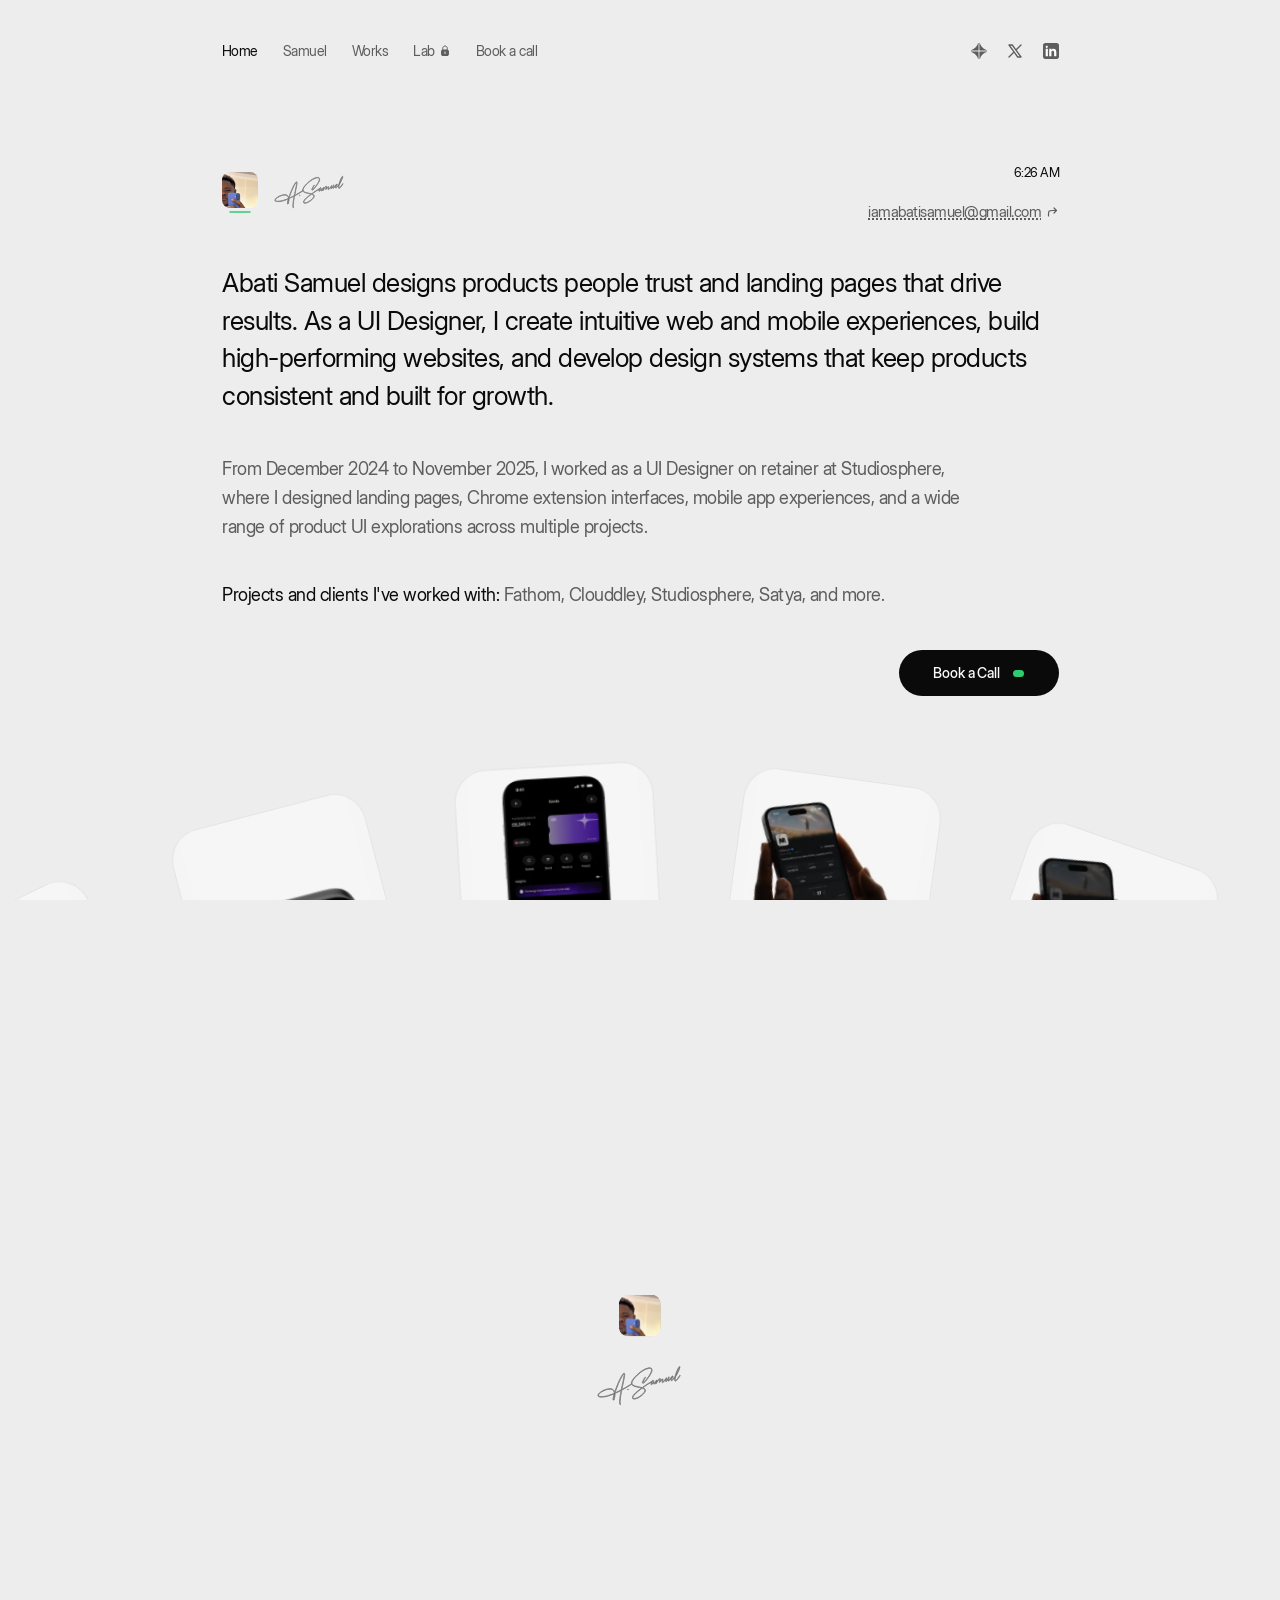
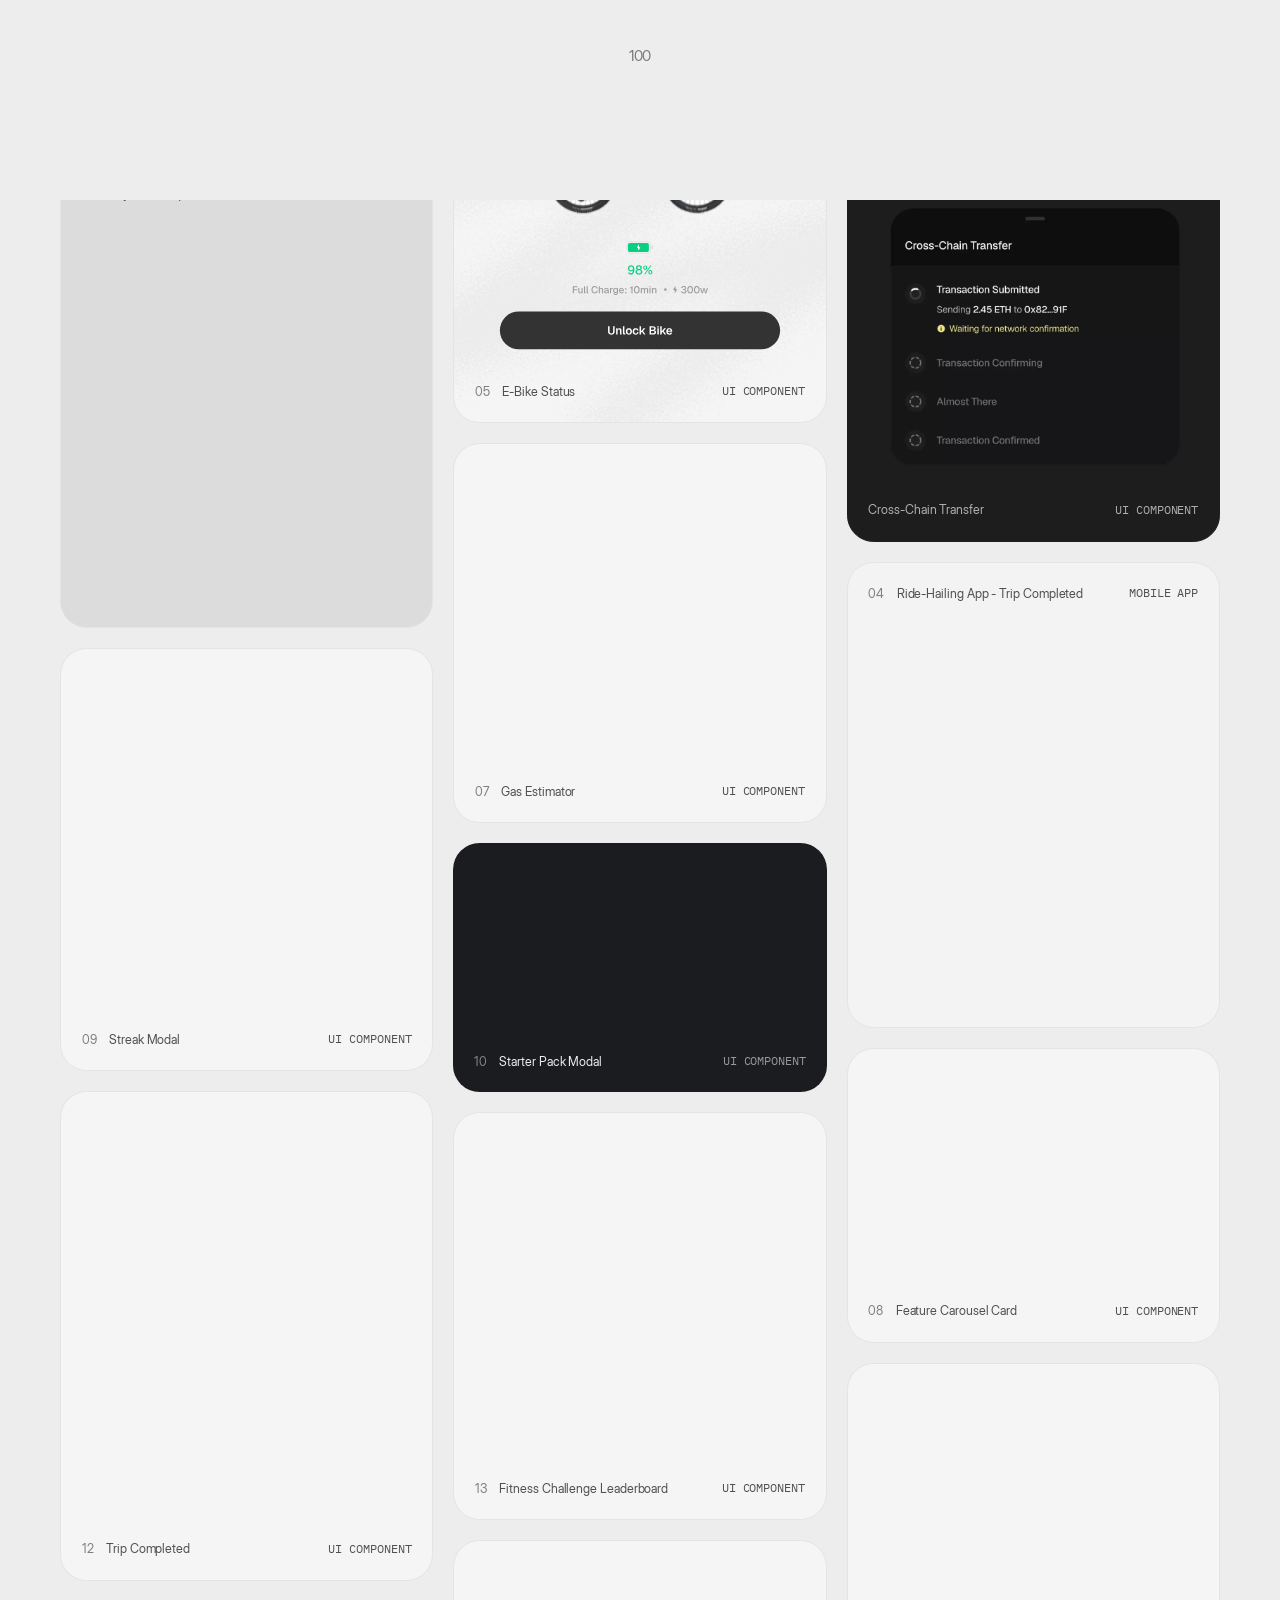
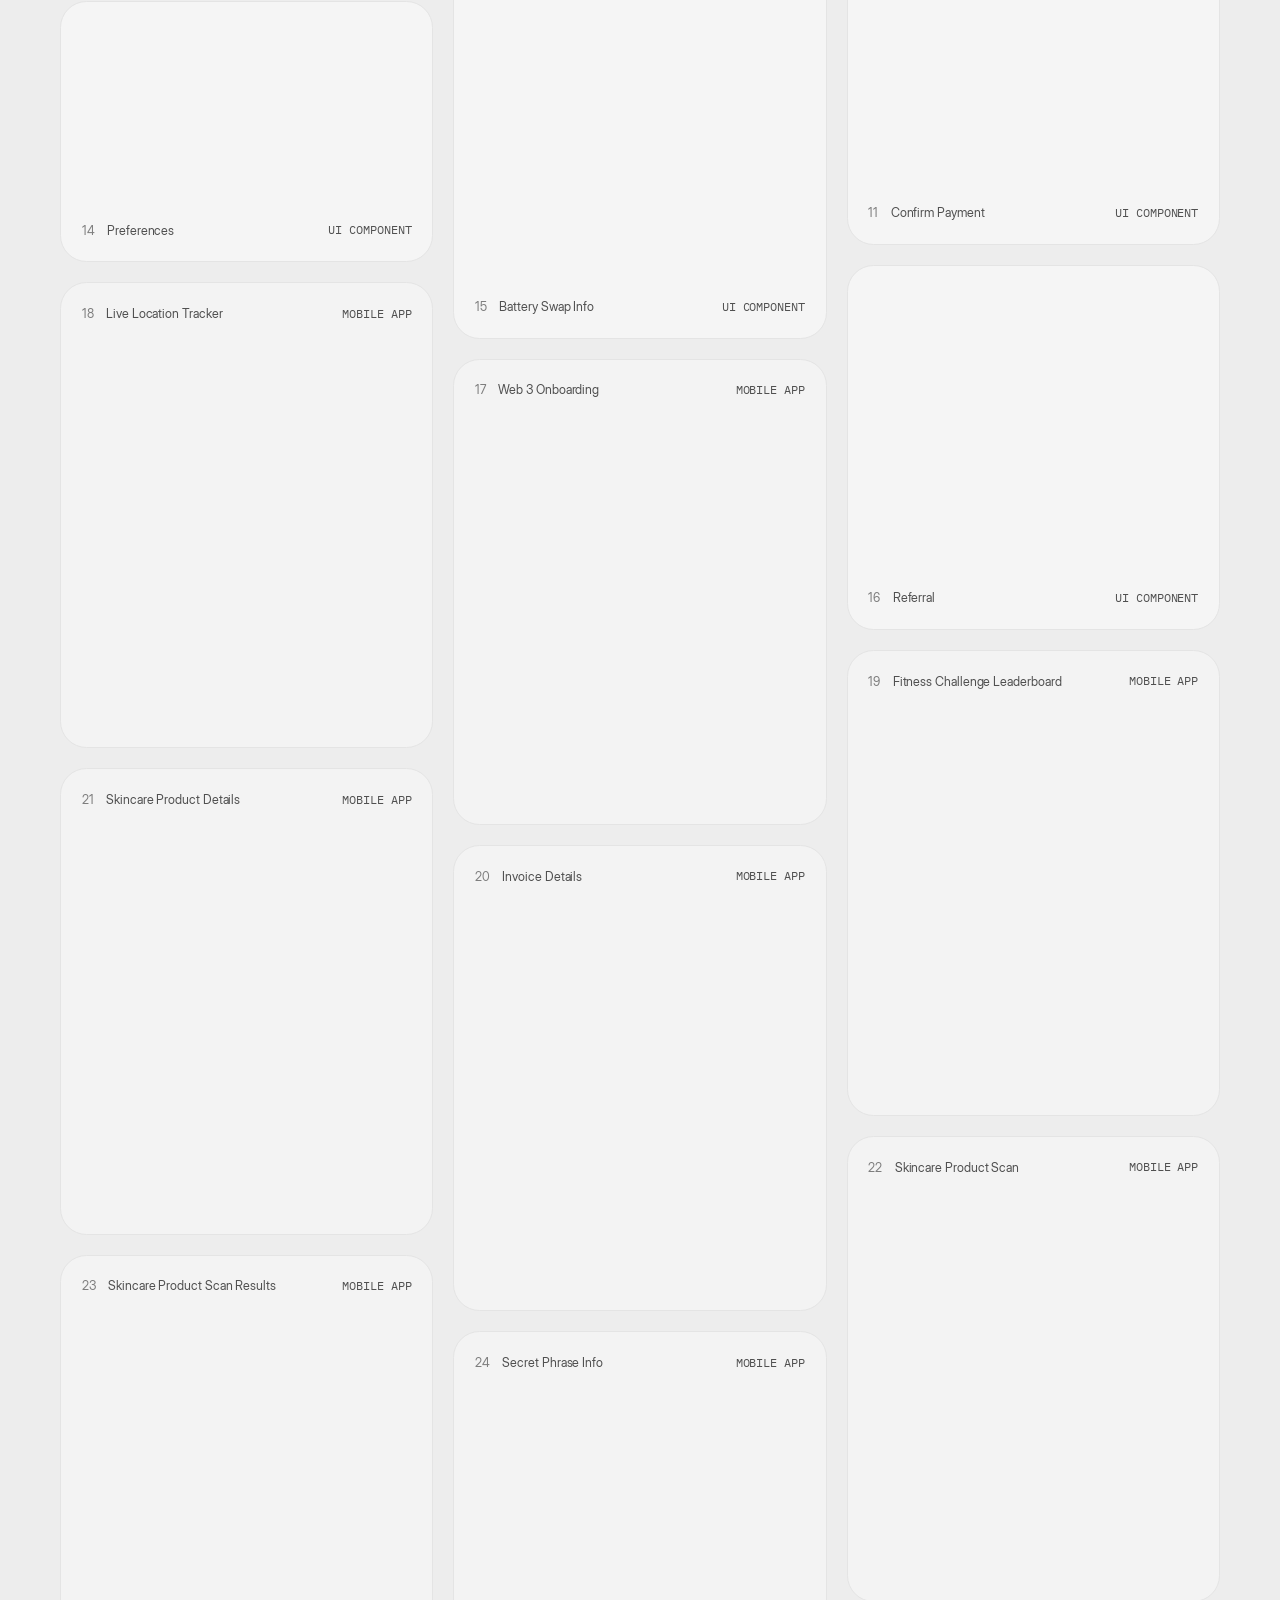
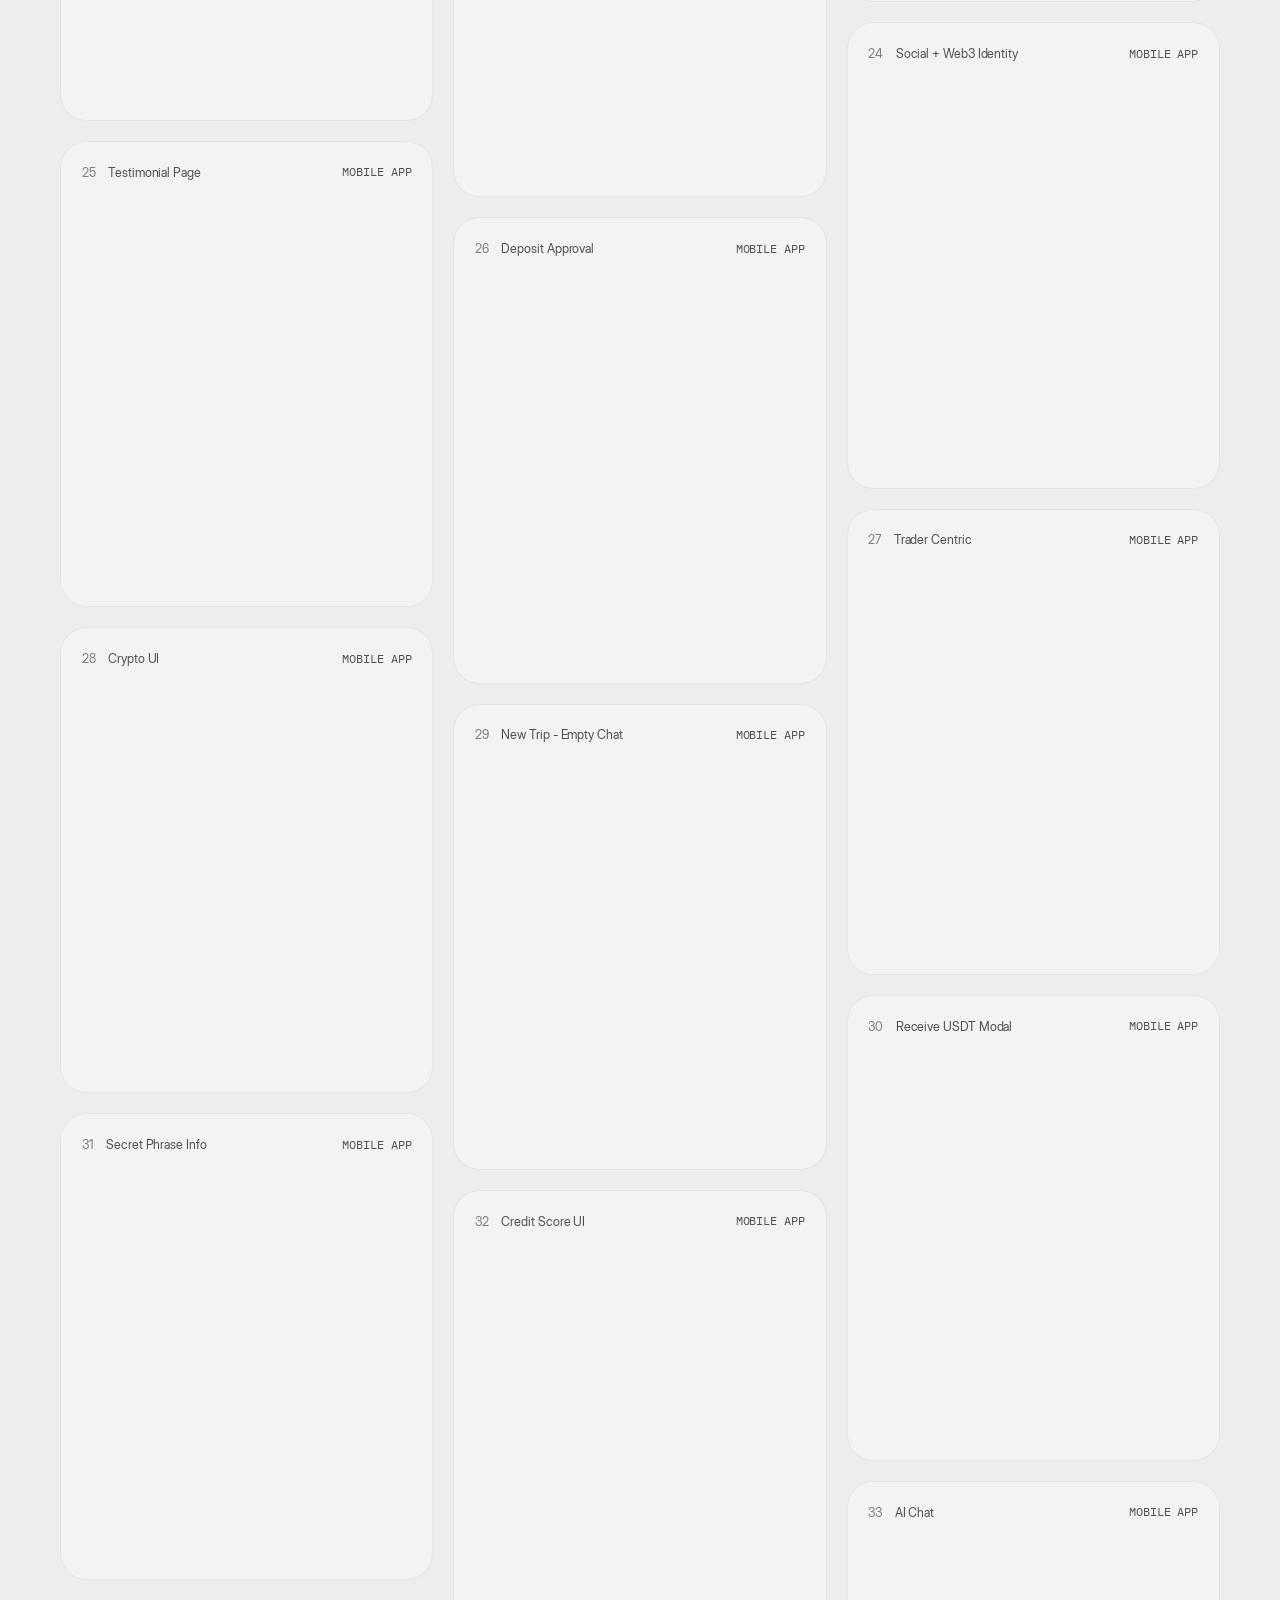
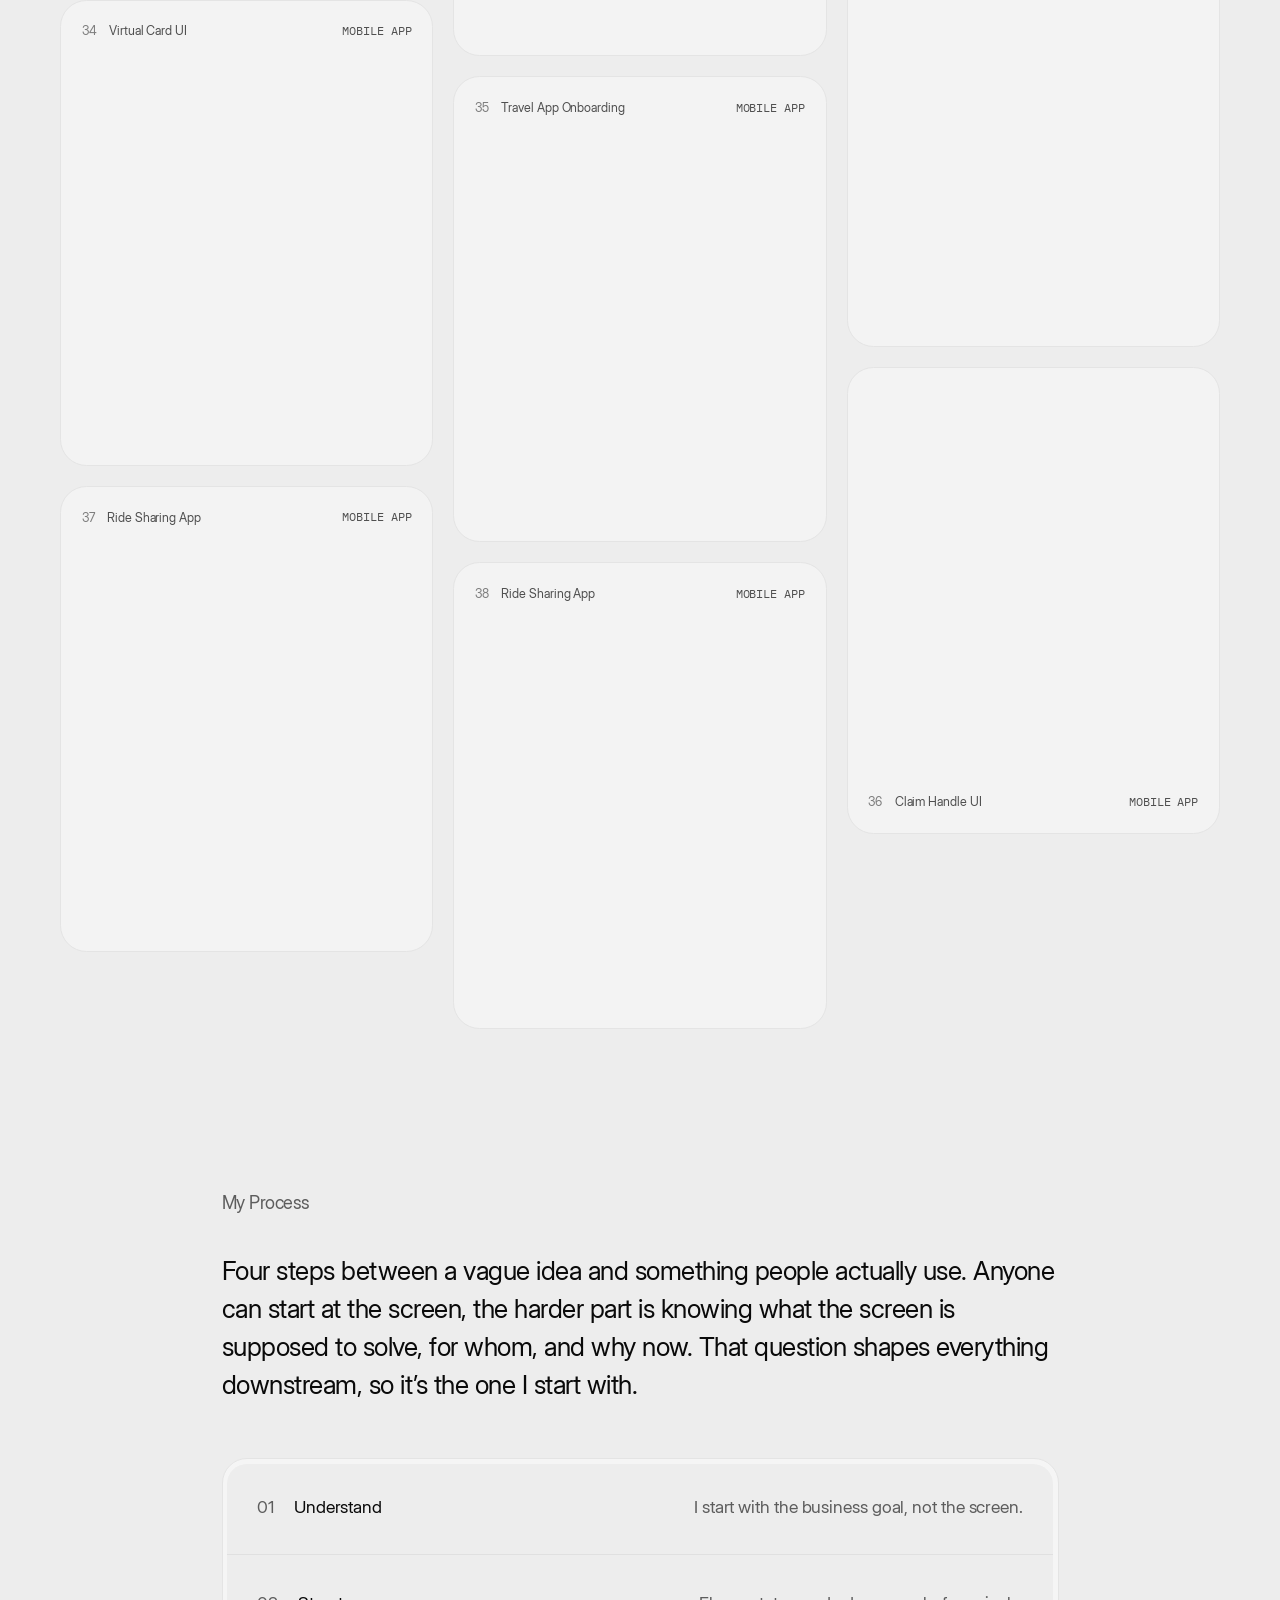
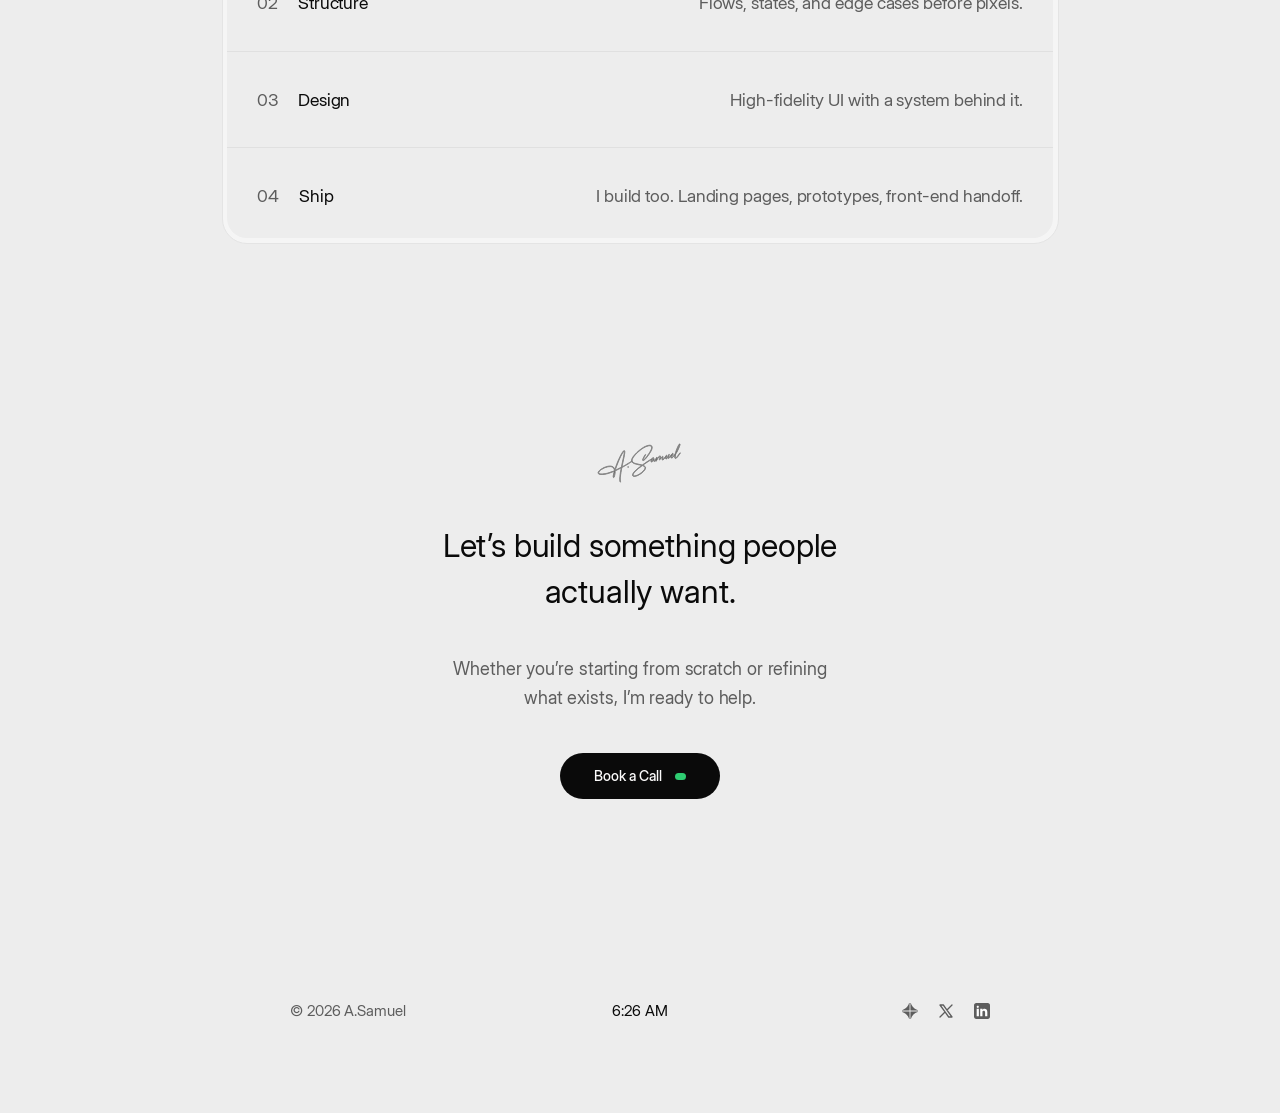
==== index.html @ 2ab8d564 "Add files via upload" ====
<!DOCTYPE html>
<html lang="en">
<head>
<meta charset="UTF-8" />
<meta name="viewport" content="width=device-width, initial-scale=1.0" />
<link rel="icon" type="image/webp" href="[data-uri]" />
<link rel="apple-touch-icon" href="[data-uri]" />
<meta name="description" content="Abati Samuel is a product and web designer in Lagos, designing interfaces people trust — mobile apps, landing pages and design systems." />
  <meta name="robots" content="index, follow" />
  

  <!-- how the link renders when shared -->
  
  
  
  
  
  
  
  
  

  
  
  
  
  
  

  <meta name="theme-color" content="#ededed" />
  <title>Abati Samuel - Web &amp; Product Designer</title>
<style>
  /* ---------------------------------------------------------------- fonts
     Inter Display, subset to Latin-1 plus the punctuation this page uses,
     then woff2'd — ~20KB a face instead of ~400KB of raw TTF. Add glyphs to
     the subset range if copy ever reaches past Latin. */
  @font-face {
    font-family: "Inter Display";
    src: url("[data-uri]") format("woff2");
    font-weight: 400;
    font-style: normal;
    font-display: swap;
  }
  @font-face {
    font-family: "Inter Display";
    src: url("[data-uri]") format("woff2");
    font-weight: 500;
    font-style: normal;
    font-display: swap;
  }

  /* IBM Plex Mono, for the category labels in the works grid. Subset to
     letters, digits and a little punctuation — 5.8KB. SIL Open Font License. */
  @font-face {
    font-family: "IBM Plex Mono";
    src: url("[data-uri]") format("woff2");
    font-weight: 400;
    font-style: normal;
    font-display: swap;
  }

  :root {
    --bg:     #ededed;
    --ink:    #0a0a0a;
    --muted:  #5d5d5d;
    --soft:   #7a7a7a;
    --col:    837px;
  }

  * { margin: 0; padding: 0; box-sizing: border-box; }

  html {
    /* Nav anchors glide to their target instead of jumping. Programmatic
       resets pass behavior:"instant" so the loader's scroll-to-top isn't
       dragged through an animation on every load. */
    scroll-behavior: smooth;
  }

  html, body {
    background: var(--bg);
    font-family: "Inter Display", "Inter", "Helvetica Neue", Helvetica, Arial, sans-serif;
    /* Tracking is a flat -0.5px everywhere — absolute, so it tightens 16px
       text more, proportionally, than the display sizes. */
    letter-spacing: -0.5px;
    color: var(--ink);
    -webkit-font-smoothing: antialiased;
    text-rendering: optimizeLegibility;
  }

  /* Vertical trim on every text node: box hugs cap height to alphabetic
     baseline, so spacing measures from the letterforms, not the line box. */
  .txt {
    text-box-trim: trim-both;
    text-box-edge: cap alphabetic;
  }


  /* ---------------------------------------------------------------- loader
     Covers the page while things arrive: identity centred, a lone counter
     low on the screen. On 100 the whole panel slides down like a curtain
     dropping, and the page settles in behind it. */
  .loader {
    position: fixed; inset: 0;
    z-index: 50;
    background: var(--bg);
    transform: translateY(0);
    transition: transform 1s cubic-bezier(0.76, 0, 0.24, 1);
  }
  .loader.done { transform: translateY(100%); }
  .loader-id {
    position: absolute;
    left: 50%; top: 50%;
    transform: translate(-50%, -50%);
    display: flex;
    flex-direction: column;
    align-items: center;
    gap: 30px;
  }
  .loader-id .avatar { width: 42px; height: 42px; border-radius: 9px; }
  .loader-id .signature { width: 88.3px; height: 38.8px; }
  .loader-id .signature svg { width: 85.7px; height: auto; transform: rotate(-6deg); }
  .loader-count {
    position: absolute;
    left: 50%; bottom: 14.7%;
    transform: translateX(-50%);
    font-size: 15px;
    line-height: 1.6;
    color: var(--soft);
    font-variant-numeric: tabular-nums;
  }

  /* position:fixed is the one lock every browser respects — the body has
     no scrollable overflow at all while the loader is up. */
  body.loading {
    position: fixed;
    top: 0; left: 0; right: 0;
    width: 100%;
    overflow: hidden;
    touch-action: none;
  }
  .page {
    opacity: 0;
    transform: translateY(-14px);
    transition: opacity 0.7s ease 0.15s, transform 0.7s cubic-bezier(0.22, 1, 0.36, 1) 0.15s;
  }
  body.revealed .page { opacity: 1; transform: translateY(0); }
  /* Once the entrance has played the transform has to go: a transformed
     ancestor makes position:fixed resolve against it instead of the
     viewport, which would leave the floating nav scrolling with the page. */
  body.settled .page { transform: none; }


  a { color: inherit; text-decoration: none; }
  .book, .cta { cursor: pointer; }
  img { display: block; }

  .page {
    position: relative;
    min-height: 100vh;
    overflow: hidden;
  }

  .col {
    width: var(--col);
    max-width: calc(100vw - 48px);
    margin: 0 auto;
    position: relative;
  }

  /* ------------------------------------------------------------------ nav */
  nav {
    padding-top: 40px;
    display: flex;
    align-items: center;
    justify-content: space-between;
    gap: 25px; /* the minimum between the links and the icons */
  }
  .nav-links {
    display: flex;
    align-items: center;
    gap: 25px;
  }
  .nav-links a,
  .nav-links .link {
    font-size: 14px;
    line-height: 1.6;
    color: var(--muted);
  }
  /* the page you're on sits in ink against the muted rest */
  .nav-links a.current { color: var(--ink); }
  .book {
    display: inline-flex;
    align-items: center;
    gap: 6px;
  }
  .book img { width: 12px; height: 12px; }

  .socials {
    display: flex;
    align-items: center;
    gap: 20px; /* 16px icons, 52px total — matches the comp */
  }
  .socials img { width: 16px; height: 16px; }
  /* the icons are links now, so give them one — a quiet fade on hover */
  .socials a { transition: opacity 0.25s ease; }
  .socials a:hover { opacity: 0.55; }

  /* ------------------------------------------------------- nav on scroll-up
     The nav itself lifts out of the page and floats once you've scrolled
     past it, taking the pill from node 852:1074 — 450x48, centred, 30px
     down. It shows on the way up and clears out on the way down.

     .col gets the nav's height back as padding while it floats, so lifting
     it out of flow doesn't shorten the document and jolt the scroll. */
  nav.floating {
    position: fixed;
    top: 30px;
    left: 50%;
    z-index: 30;
    box-sizing: border-box;
    width: max-content; /* ~467 with these labels — the frame's 450 can't hold 25px of gap */
    max-width: calc(100vw - 48px);
    padding: 15px 20px;
    border-radius: 100px;
    border: 1px solid #ffffff;
    background: #ffffff; /* the frame's 50% white, taken to solid */
    transform: translate(-50%, 0);
    transition: opacity 0.3s ease,
                transform 0.45s cubic-bezier(0.22, 1, 0.36, 1);
  }
  nav.floating.hide {
    opacity: 0;
    pointer-events: none;
    transform: translate(-50%, -18px);
  }
  .col.reserve { padding-top: 56px; }


  /* Buttons shouldn't behave like prose: a drag across them selected the
     label, and on touch a long press raised the text callout. */
  .cta, .book {
    user-select: none;
    -webkit-user-select: none;
    -webkit-tap-highlight-color: transparent;
  }

  /* Lab is closed while it's a work in progress: it reads as a nav item but
     isn't a link, and carries the lock from the frame. */
  .nav-lab {
    display: inline-flex;
    align-items: center;
    gap: 4px;
    font-size: 14px;
    line-height: 1.6;
    color: var(--muted);
    cursor: default;
    user-select: none;
  }
  .nav-lab img { width: 12px; height: 12px; }

  /* --------------------------------------------------------- hero entrance
     Each block lifts in a beat after the one above it. The state is only
     applied once JS marks the elements, so with scripting off the hero is
     simply there — nothing can get stuck invisible. */
  [data-rise] {
    opacity: 0;
    transform: translateY(12px);
    filter: blur(5px);
    transition: opacity 0.7s ease,
                transform 0.85s cubic-bezier(0.22, 1, 0.36, 1),
                filter 0.7s ease;
    transition-delay: calc(var(--rise-i, 0) * 95ms);
    will-change: opacity, transform, filter;
  }
  [data-rise].lit {
    opacity: 1;
    transform: none;
    filter: none;
  }
  [data-rise].lit.done { will-change: auto; }


  /* Selection in the page's own ink rather than the browser's blue. */
  ::selection {
    background: #0a0a0a;
    color: #ffffff;
  }
  ::-moz-selection {
    background: #0a0a0a;
    color: #ffffff;
  }

  /* ---------------------------------------------------------- tablet 1024
     Node 884:1093. The column narrows to 800 with 112px margins, type steps
     down a notch, and the works section keeps its own 60px margins. The
     wheel and the works grid scale themselves from the viewport, so they
     need nothing here. */

  /* ---------------------------------------------------------- mobile 393
     Node 884:6295. Column to 343 with 25px margins, the works grid drops to
     a single column, and the process rows stack. */

  /* ------------------------------------------------------------ mobile nav
     Node 885:8116. Below 640 the links collapse behind a toggle: the bar
     keeps the socials, and the links stack in a panel underneath. */
  .nav-toggle {
    display: none;
    width: 18px; height: 18px;
    padding: 0;
    border: 0;
    background: none;
    cursor: pointer;
    -webkit-tap-highlight-color: transparent;
  }
  .nav-toggle img { width: 18px; height: 18px; display: block; }
  .nav-toggle .close { display: none; }


  /* ------------------------------------------------------------- hovers
     Muted things come up to ink; the solid button lightens. All on colour
     and opacity, so nothing reflows under the cursor. */
  .nav-links a,
  .nav-links .link { transition: color 0.25s ease; }
  .nav-links a:hover,
  .book:hover .link { color: var(--ink); }

  .email span,
  .email img { transition: color 0.25s ease, opacity 0.25s ease; }
  .email:hover span { color: var(--ink); }
  .email:hover img { opacity: 0.65; }

  .cta { transition: background 0.25s ease, transform 0.15s ease; }
  .cta:hover { background: #232323; }
  .cta:active { transform: scale(0.985); }
  .cta:focus-visible,
  .nav-links a:focus-visible,
  .email:focus-visible {
    outline: 2px solid var(--ink);
    outline-offset: 3px;
    border-radius: 4px;
  }


  /* ----------------------------------------------------------------- hero */
  .hero {
    margin-top: 100px; /* nav bottom (56) → hero top (156) */
    display: flex;
    flex-direction: column;
    gap: 40px;
    align-items: flex-start;
  }

  .hero-head {
    display: flex;
    align-items: center;
    justify-content: space-between;
    width: 100%;
  }
  .identity {
    display: flex;
    align-items: center;
    gap: 15px;
  }
  .avatar-wrap {
    display: flex;
    flex-direction: column;
    align-items: center;
    gap: 4px;
  }
  .avatar-full { width: 36px; height: 41px; }
  .signature {
    width: 73.6px;
    height: 32.3px;
    display: flex;
    align-items: center;
    justify-content: center;
  }
  .signature svg {
    width: 71px;
    height: auto;
    transform: rotate(-6deg);
    overflow: visible; /* the reveal stroke is wider than the 71×29 box */
  }
  /* The signature is drawn by a stroke travelling along a hidden path that
     masks the lettering. Resting state is fully drawn, so it still reads
     with JS off; .draw runs the stroke from empty and holds it there. */
  .sig-path { stroke-dashoffset: 0; }
  .signature.draw .sig-path {
    animation: sig-draw 2.85s cubic-bezier(0.3, 0, 0.35, 1) both;
  }
  @keyframes sig-draw {
    from { stroke-dashoffset: 1000; }
    to   { stroke-dashoffset: 0; }
  }

  .hero-meta {
    display: flex;
    flex-direction: column;
    align-items: flex-end;
    gap: 17px;
  }
  .clock {
    font-size: 13px;
    line-height: 1.6;
    color: var(--ink);
    text-transform: uppercase;
    font-variant-numeric: tabular-nums;
  }
  .email {
    display: inline-flex;
    align-items: center;
    gap: 6px;
  }
  .email span {
    font-size: 15px;
    line-height: 1.6;
    color: var(--muted);
    text-decoration-line: underline;
    text-decoration-style: dotted;
    text-decoration-thickness: 10%;
    text-underline-position: from-font;
    text-decoration-skip-ink: none;
  }
  .email img { width: 12px; height: 12px; }

  .lede {
    font-size: 26px;
    line-height: 1.45;
    color: var(--ink);
    width: 100%;
  }
  .sub {
    font-size: 18px;
    line-height: 1.6;
    color: var(--muted); /* was --soft; the file reads #5d5d5d now */
    max-width: 760px;
  }
  /* Clients line: the label is ink, the names are muted, one line box. */
  .clients {
    font-size: 18px;
    line-height: 1.6;
    color: var(--ink);
    width: 100%;
  }
  .clients span { color: var(--muted); }

  .cta {
    align-self: flex-end;
    width: 160px; height: 46px;
    border-radius: 999px;
    background: var(--ink);
    display: inline-flex;
    align-items: center;
    justify-content: center;
    gap: 13px;
  }
  .cta span {
    font-size: 14px;
    font-weight: 500;
    line-height: 1.3;
    letter-spacing: -0.0462px;
    color: #fcfbfb;
  }
  .cta svg { display: block; flex-shrink: 0; }

  /* ----------------------------------------------------------- work wheel
     A real wheel now, not a screenshot: cards ride the rim of a large disc
     whose centre sits below the page, so only the top arc shows. The disc
     rotates continuously; each card is tangent to the rim, so it tilts as
     it travels — same geometry the Figma scatter was faking. */
  .wheel-zone {
    position: relative;
    margin-top: 60px;
    width: 100%; height: 432px;
    overflow: hidden;
    pointer-events: none;
  }
  .wheel {
    position: absolute;
    left: 50%; top: 0; /* hub y is set from JS: rim-top offset + radius */
    width: 0; height: 0;
  }
  /* The disc is driven frame by frame from JS rather than by a CSS animation:
     hovering has to bleed the speed off over a beat and pick it back up, and
     an animation's duration can't be transitioned. */
  .wheel .disc {
    position: absolute;
    left: 0; top: 0;
    will-change: transform;
  }
  .card {
    position: absolute;
    left: 0; top: 0;
    border-radius: 32px;
    overflow: hidden;
    /* same grey the frames are exported on, so the letterboxing from
       object-fit: contain reads as part of the frame, not a seam */
    background: #f5f5f5;
    border: 1px solid rgba(10, 10, 10, 0.07);
    /* the zone ignores the pointer, but the frames still need to catch it —
       that's what slows the wheel. They aren't clickable, so no cursor change
       and no hover state: nothing here should read as a target. */
    pointer-events: auto;
  }
  .card img {
    width: 100%; height: 100%;
    object-fit: contain;
  }
  .card .ph {
    position: absolute;
    left: 10px; bottom: 9px;
    font-size: 10px;
    letter-spacing: 0.08em;
    color: #9a9a9a;
    font-variant-numeric: tabular-nums;
  }


  /* Frame 2147227971 (766:1520) — the band across the wheel's clip edge.
     Gradient only: the backdrop blur from the Figma CSS is deliberately out.
     Full-bleed rather than a fixed 1510 centred, so cards past 1510 on a
     wide screen still fade instead of being cut off flat at the sides.
     Click-through, or it eats the hover on the cards beneath it. */
  .wheel-fade {
    position: absolute;
    left: 0; right: 0; bottom: 0;
    height: 150px;
    background: linear-gradient(180deg, rgba(237, 237, 237, 0) 0%, #EDEDED 100%);
    pointer-events: none;
  }

  /* ------------------------------------------------------ card 05: states
     Two exports stacked, crossfading on tap. Both stay in the DOM so the
     swap costs nothing at the moment of the tap. */
  .swap { position: absolute; inset: 0; }
  .swap img {
    position: absolute;
    inset: 0;
    width: 100%;
    height: 100%;
    opacity: 0;
    visibility: hidden;
    will-change: opacity;
    /* Visibility flips only once the fade is over. An SVG with a running
       animation inside is re-rasterised every frame even while invisible,
       so the hidden state has to actually stop rendering or both cards
       animate forever and the fade competes with them for frame time. */
    transition: opacity 0.5s cubic-bezier(0.4, 0, 0.2, 1),
                transform 0.16s ease,
                visibility 0s linear 0.5s;
  }
  .swap img[data-state="locked"],
  .swap[data-on="unlocked"] img[data-state="unlocked"] {
    opacity: 1;
    visibility: visible;
    transition: opacity 0.5s cubic-bezier(0.4, 0, 0.2, 1),
                transform 0.16s ease,
                visibility 0s;
  }
  .swap[data-on="unlocked"] img[data-state="locked"] {
    opacity: 0;
    visibility: hidden;
    transition: opacity 0.5s cubic-bezier(0.4, 0, 0.2, 1),
                transform 0.16s ease,
                visibility 0s linear 0.5s;
  }

  /* The button lives inside the SVG, which can't take a click, so a real
     one sits over it — transparent, exactly on top of the drawn pill. */
  .swap-btn {
    position: absolute;
    left: calc(55.5px * var(--k, 1)); top: calc(346px * var(--k, 1));
    width: calc(339px * var(--k, 1)); height: calc(46px * var(--k, 1));
    border: 0;
    border-radius: 23px;
    background: transparent;
    cursor: pointer;
    -webkit-tap-highlight-color: transparent;
  }
  .swap-btn:focus-visible {
    outline: 2px solid var(--ink);
    outline-offset: 3px;
  }
  /* Press feedback on the artwork rather than the invisible button. */
  .swap:has(.swap-btn:active) img { transform: scale(0.99); }


  /* --------------------------------------------------------------- outro
     The process block and the closing call, both on the 837 column, 200px
     apart — node 866:134. */
  .outro {
    width: var(--col);
    max-width: calc(100vw - 48px);
    margin: 160px auto 0; /* works grid bottom → section top */
    display: flex;
    flex-direction: column;
    align-items: center;
    gap: 200px;
  }

  .process {
    width: 100%;
    display: flex;
    flex-direction: column;
    gap: 55px;
  }
  .process-head {
    display: flex;
    flex-direction: column;
    gap: 35px;
  }
  .process-label {
    font-size: 18px;
    line-height: 1.6;
    color: var(--muted);
  }

  /* Tray inside a tray: the outer is the same 25px shell the Samuel page
     uses, the inner holds the rows on the page grey. */
  .steps {
    box-sizing: border-box;
    padding: 4.6px;
    border-radius: 25px;
    border: 0.6px solid #e4e4e4;
    background: #f5f5f5;
    overflow: clip;
  }
  .steps-inner {
    background: var(--bg);
    border-radius: 20px;
    padding: 30px;
    display: flex;
    flex-direction: column;
    gap: 35px;
    overflow: clip;
  }
  .step {
    display: flex;
    align-items: flex-start;
    justify-content: space-between;
    gap: 24px;
    font-size: 17.5px;
    line-height: 1.45;
    letter-spacing: -0.0875px;
    white-space: nowrap;
  }
  .step-id {
    display: flex;
    align-items: center;
    gap: 20px;
  }
  .step-n { color: var(--muted); }
  .step-t { color: var(--ink); }
  .step-d {
    color: var(--muted);
    text-align: right;
  }
  /* The rules run the full width of the tray, past its 30px of padding. */
  .steps-inner hr {
    margin: 0 -30px;
    border: 0;
    border-top: 1px solid #e0e0e0;
  }

  .contact {
    display: flex;
    flex-direction: column;
    align-items: center;
    gap: 200px;
  }
  .contact-card {
    display: flex;
    flex-direction: column;
    align-items: center;
    gap: 40px;
  }
  /* .cta pins itself right for the hero; here it sits with the rest. */
  .contact-card .cta { align-self: center; }
  /* The frame sets the footer signature at 88.33 wide against the hero's 73.6. */
  .sig-lg { width: 88.33px; height: 38.79px; }
  .sig-lg svg { width: 85.66px; }
  .contact-title {
    margin: 0;
    font-size: 32px;
    font-weight: 400;
    line-height: 1.45;
    letter-spacing: -0.16px;
    color: var(--ink);
    text-align: center;
  }
  .contact-sub {
    margin: 0;
    width: 403px;
    max-width: 100%;
    font-size: 18px;
    line-height: 1.6;
    letter-spacing: -0.09px;
    color: var(--muted);
    text-align: center;
  }

  /* Three columns rather than space-between: the credit (116.5px) and the
     socials (88px) aren't the same width, so with space-between the clock
     inherited the difference and sat ~14px right of centre. Equal side
     columns pin the middle one to the true centre at any size. */
  .foot {
    width: 700px;
    max-width: 100%;
    display: grid;
    grid-template-columns: 1fr auto 1fr;
    align-items: center;
    padding-bottom: 90px;
  }
  .foot .credit { justify-self: start; }
  .foot .clock { justify-self: center; }
  .foot .socials { justify-self: end; }
  .foot p { margin: 0; font-size: 15px; line-height: 1.6; letter-spacing: -0.075px; }
  .foot .credit { color: var(--muted); }
  .foot .clock { color: var(--ink); text-transform: uppercase; }


  /* ---------------------------------------------------------------- works
     Wider than the 837 hero column: 1390 with 60px margins, which is three
     450 columns and two 20px gutters. */
  .works {
    width: calc(100% - 120px);
    max-width: 1390px;
    margin: 160px auto 0; /* wheel bottom → header top */
    /* Jumping here from the nav lands the section 50px down rather than
       flush against the viewport edge. Only affects anchor scrolls, not the
       160px this sits below the wheel. */
    scroll-margin-top: 50px;
  }
  .works-head {
    display: flex;
    align-items: center;
    justify-content: space-between;
    font-size: 16px;
    line-height: 1.6;
  }
  .works-head > span { font-weight: 500; color: var(--ink); }
  .works-filters {
    display: flex;
    align-items: center;
    gap: 28px;
  }
  .works-filters button {
    font: inherit;
    background: none;
    border: 0;
    padding: 0;
    cursor: pointer;
    color: var(--muted);
  }
  .works-filters button[aria-pressed="true"] {
    font-weight: 500;
    color: var(--ink);
  }
  .works-filters button:hover { color: var(--ink); }
  /* Only after the first paint, so cards don't slide in from the origin. */
  .works-grid.settled .tile {
    transition: top 0.5s cubic-bezier(0.22, 1, 0.36, 1),
                left 0.5s cubic-bezier(0.22, 1, 0.36, 1);
  }

  /* The tiles are a masonry — each column runs its own rhythm, and two wide
     tiles span the second and third columns — so they're placed rather than
     flowed. Positions come from the grid array in the script below. */
  .works-grid {
    position: relative;
    margin-top: 25px;
  }
  .tile {
    position: absolute;
    border-radius: calc(32px * var(--k, 1));
    overflow: hidden;   /* clips the texture, and the artwork when it lands */
  }
  /* Link laid over the "Read Case Study" the card art draws. */
  .tile-study {
    position: absolute;
    z-index: 2;
    border-radius: 100px;
    cursor: pointer;
  }
  .tile-study:focus-visible {
    outline: 2px solid var(--ink);
    outline-offset: 2px;
  }

  /* A clip layer, same stacking as the artwork. */
  .tile-vid {
    position: absolute;
    max-width: none;
    object-fit: cover;
    pointer-events: none;
    display: block;
  }

  /* Card artwork, above the texture and below the caption. Boxes come from
     the frame and rarely match the source's aspect, so cover-crop from the
     top — that's what an IMAGE fill does in Figma. */
  .tile-art {
    position: absolute;
    max-width: none;
    object-fit: cover;
    object-position: top center;
    pointer-events: none;
    user-select: none;
  }

  /* Vector 4, sitting under everything. Positioned and sized per card from
     the frame; max-width is overridden since it deliberately overhangs. */
  .tile-vec {
    position: absolute;
    max-width: none;
    pointer-events: none;
    user-select: none;
  }
  /* Caption sits 25px in from each edge — 400 wide on a 450 card — and rides
     either the top or the bottom depending on where the artwork breathes. */
  .tile-cap {
    display: flex;
    align-items: center;
    justify-content: space-between;
    white-space: nowrap;
  }
  .tile-cap.fixed { position: absolute; left: calc(25px * var(--k, 1)); right: calc(25px * var(--k, 1)); }
  .tile-cap.fixed.top { top: calc(25px * var(--k, 1)); }
  .tile-cap.fixed.bottom { bottom: calc(25px * var(--k, 1)); }
  .tile-id {
    display: flex;
    align-items: center;
    gap: calc(15px * var(--k, 1));
    font-size: calc(15px * var(--k, 1));
    line-height: 1.6;
    letter-spacing: -0.075px;
  }
  .tile-num { color: rgba(10, 10, 10, 0.5); }
  .tile-name { color: rgba(10, 10, 10, 0.7); }
  .tile-label {
    font-family: "IBM Plex Mono", ui-monospace, SFMono-Regular, Menlo, monospace;
    font-size: calc(14px * var(--k, 1));
    line-height: 1.6;
    letter-spacing: -0.07px;
    text-transform: uppercase;
    text-align: right;
    color: rgba(10, 10, 10, 0.7);
  }
  /* Cards whose artwork is dark flip the caption to light. */
  .tile.on-dark .tile-num { color: rgba(237, 237, 237, 0.5); }
  .tile.on-dark .tile-name { color: #ededed; }
  .tile.on-dark .tile-label { color: rgba(237, 237, 237, 0.6); }
  /* This card's caption sits at a flat 70% — the other dark cards keep the
     name at full and the label at 60. */
  .tile.on-dark.cap-70 .tile-num,
  .tile.on-dark.cap-70 .tile-name,
  .tile.on-dark.cap-70 .tile-label { color: rgba(237, 237, 237, 0.7); }
  .tile.on-dark .tile-desc { color: rgba(237, 237, 237, 0.6); }
  .tile.on-dark .tile-link { color: #ededed; }

  /* The two cards carrying copy stack caption, blurb and link. Anchored to
     the bottom margin, so the stack keeps its 25px however tall it grows. */
  .tile-block {
    position: absolute;
    left: calc(25px * var(--k, 1));
    right: calc(25px * var(--k, 1));
    bottom: calc(25px * var(--k, 1));
    display: flex;
    flex-direction: column;
    gap: calc(23px * var(--k, 1));
  }
  .tile-desc {
    font-size: calc(15px * var(--k, 1));
    line-height: 1.4;
    letter-spacing: -0.075px;
    color: rgba(10, 10, 10, 0.6);
  }
  .tile-link {
    display: flex;
    align-items: center;
    justify-content: flex-end;
    gap: calc(6px * var(--k, 1));
    font-size: calc(15px * var(--k, 1));
    line-height: 1.6;
    letter-spacing: -0.075px;
    color: #0a0a0a;
  }
  .tile-link svg { display: block; flex-shrink: 0; }


  /* =====================================================================
     Media queries live at the end: same specificity as the rules they
     override, so they only win by coming later. Earlier they were being
     silently ignored.
     ===================================================================== */

  @media (prefers-reduced-motion: reduce) {
    html { scroll-behavior: auto; }
  }

  @media (prefers-reduced-motion: reduce) {
    .loader { transition: opacity 0.3s ease; }
    .loader.done { transform: none; opacity: 0; }
    .page { transition: none; opacity: 1; transform: none; }
  }

  @media (prefers-reduced-motion: reduce) {
    nav.floating { transition: opacity 0.2s ease; }
    nav.floating.hide { transform: translate(-50%, 0); }
  }

  @media (prefers-reduced-motion: reduce) {
    [data-rise] {
      opacity: 1;
      transform: none;
      filter: none;
      transition: none;
    }
  }

  @media (max-width: 1100px) {
    :root { --col: 800px; }
    .col { max-width: calc(100vw - 112px); }

    nav { padding-top: 41px; }
    .socials img { width: 14px; height: 14px; }

    .hero { margin-top: 81px; gap: 35px; }
    .avatar-full { width: 35px; height: 40px; }
    .signature { width: 70.66px; height: 31.03px; }
    .signature svg { width: 68.53px; }
    .email span { font-size: 14px; letter-spacing: -0.07px; }
    .lede { font-size: 24px; letter-spacing: -0.12px; }
    .sub { font-size: 17px; letter-spacing: -0.085px; max-width: 741px; }
    .clients { font-size: 17px; letter-spacing: -0.085px; }
    .cta { width: 150px; }

    .card { border-radius: 20px; }

    .works { width: calc(100% - 120px); margin-top: 120px; }

    .outro { width: var(--col); margin-top: 160px; }
    .process-label { font-size: 16px; letter-spacing: -0.08px; }
    .process .lede { font-size: 24px; }
    .step { font-size: 16px; letter-spacing: -0.08px; }
    .step-id { gap: 20px; }
    .contact { gap: 200px; }
    .contact-title { font-size: 30px; letter-spacing: -0.15px; }
    .contact-sub { font-size: 17px; letter-spacing: -0.085px; width: 368px; }
    .sig-lg { width: 82.44px; height: 36.2px; }
    .sig-lg svg { width: 79.95px; }
    .foot { width: 700px; }
    .foot p { font-size: 14px; letter-spacing: -0.07px; }

    /* the pill is already content-width, so it just needs to stay inside */
    nav.floating { max-width: calc(100vw - 64px); }
  }

  @media (max-width: 640px) {
    :root {
      --col: 343px;
      --gutter: max(25px, calc((100vw - var(--col)) / 2));
    }
    .col { max-width: calc(100vw - 50px); }

    nav { padding-top: 37px; }
    .socials { gap: 20px; }
    .socials img { width: 13px; height: 13px; }
    .nav-links a, .nav-links .link, .nav-lab { font-size: 14px; }

    .hero { margin-top: 44px; gap: 32px; }
    .avatar-full { width: 28px; height: 32px; }
    .signature { width: 53px; height: 23.3px; }
    .signature svg { width: 51.4px; }
    .hero-meta { gap: 12px; }
    .clock { font-size: 12px; }
    .email span { font-size: 13px; }
    .email img { width: 11px; height: 11px; }
    .lede { font-size: 20px; letter-spacing: -0.1px; }
    .sub { font-size: 15px; letter-spacing: -0.075px; }
    .clients { font-size: 15px; letter-spacing: -0.075px; }
    .cta { width: 150px; height: 42px; }

    .card { border-radius: 16px; }

    .works { width: calc(100% - 50px); margin-top: 80px; }
    .works-head { font-size: 14px; }
    .works-filters { gap: 20px; }

    .outro { width: var(--col); margin-top: 120px; gap: 120px; }
    .process { gap: 55px; }
    .process-head { gap: 40px; }
    .process-label { font-size: 14px; }
    .process .lede { font-size: 20px; }

    /* Rows stack: name and number on one line, the description under it. */
    /* Frame 885:7947: 18px of side padding, 20px top and bottom, 28px
       between a row and the rule below it, 20px between a row's name and
       its description. The rules run the full width of the tray. */
    .steps-inner { padding: 20px 18px; gap: 28px; }
    .steps-inner hr { margin: 0 -18px; }
    .step {
      flex-direction: column;
      align-items: stretch;
      gap: 20px;
      font-size: 14px;
      letter-spacing: -0.07px;
      white-space: normal;
    }
    /* Name left, number pushed to the right edge — frame 885:7947 has the
       number at x283.8 against the name at x0. */
    .step-id { justify-content: space-between; gap: 20px; }
    .step-n { order: 2; }
    .step-d { text-align: left; }

    .contact { gap: 120px; }
    .contact-card { gap: 28px; }
    .contact-title { font-size: 20px; letter-spacing: -0.1px; }
    .contact-sub { font-size: 15px; width: 307px; max-width: 100%; }
    .contact-card .cta { width: 150px; height: 42px; }
    .foot { width: 100%; padding-bottom: 60px; }
    .foot p { font-size: 13px; }
  }

  @media (max-width: 640px) {
    .nav-toggle { display: block; }
    nav[data-open="true"] .nav-toggle .menu { display: none; }
    nav[data-open="true"] .nav-toggle .close { display: block; }

    /* The links leave the bar and take the whole screen. Left padding is 25,
       the same as the toggle above them, so the stack lines up under it. */
    .nav-links {
      position: fixed;
      inset: 62px 0 0 0;
      z-index: 60;
      flex-direction: column;
      align-items: flex-start;
      justify-content: flex-start;
      gap: 36px;                 /* 46px pitch, less the trimmed cap box */
      /* The bar sits inside .col, which is a fixed 343 and centres — so its
         left edge is 25px only at exactly 393 wide and drifts right above
         that. Matching the same measurement keeps the links under the icon
         at every width. */
      padding: 37px var(--gutter) 40px;
      background: var(--bg);     /* #ededed — the export's own fill */
      overflow-y: auto;
      opacity: 0;
      visibility: hidden;
      transform: translateY(-8px);
      transition: opacity 0.3s ease,
                  transform 0.35s cubic-bezier(0.22, 1, 0.36, 1),
                  visibility 0s linear 0.3s;
    }
    nav[data-open="true"] .nav-links {
      opacity: 1;
      visibility: visible;
      transform: none;
      transition: opacity 0.3s ease,
                  transform 0.35s cubic-bezier(0.22, 1, 0.36, 1),
                  visibility 0s;
    }

    /* In the panel the links are ink, not the muted grey they are in the
       bar. The export has them at full black. */
    nav[data-open="true"] .nav-links a,
    nav[data-open="true"] .nav-links .link,
    nav[data-open="true"] .nav-lab { color: var(--ink); font-size: 13.5px; }
    /* The bar has to clear the panel too, or the close button and the
       socials end up underneath it. */
    nav { position: relative; }
    nav[data-open="true"] { z-index: 61; }
    body[data-nav="open"] { overflow: hidden; }

    /* The floating bar stays a full pill, white. Its menu is a dropdown
       hanging off it — not the full-screen sheet the in-flow nav uses, since
       there the bar is at the top of the page and here it's floating. */
    nav.floating {
      background: #ffffff;
      border-radius: 100px;
      border-color: rgba(10, 10, 10, 0.06);
    }
    nav.floating .nav-links {
      position: absolute;
      inset: auto auto auto 0;
      top: calc(100% + 10px);
      width: max-content;
      min-width: 100%;
      height: auto;
      background: #ffffff;
      border: 1px solid rgba(10, 10, 10, 0.06);
      border-radius: 20px;
      padding: 25px;          /* the hero's own margin */
      gap: 27px;
      overflow: visible;
    }
  }

  @media (prefers-reduced-motion: reduce) {
    .nav-links a, .nav-links .link, .email span, .email img, .cta { transition: none; }
    .cta:active { transform: none; }
  }

  @media (prefers-reduced-motion: reduce) {
    .signature.draw .sig-path { animation: none; stroke-dashoffset: 0; }
  }

  @media (prefers-reduced-motion: reduce) {
    .swap img { transition: none; }
  }

  @media (max-width: 900px) {
    .step { white-space: normal; }
  }

  @media (prefers-reduced-motion: reduce) {
    .works-grid.settled .tile { transition: none; }
  }
</style>

<style>.project-details-link{position:absolute;inset:0;z-index:4;color:transparent;font-size:0}.project-details-link:focus-visible{outline:3px solid #0a0a0a;outline-offset:-4px;color:var(--ink);font-size:16px;background:#ffffffb0;display:grid;place-items:center}.tile .swap-btn,.tile a:not(.project-details-link){z-index:5}.tile:hover{filter:brightness(.98)}@media(prefers-reduced-motion:reduce){html{scroll-behavior:auto}*{animation-duration:.01ms!important;transition-duration:.01ms!important}}</style></head>
<body class="loading">

<div class="loader" id="loader" aria-hidden="true">
  <div class="loader-id">
    <img class="avatar" src="[data-uri]" alt="" />
    <div class="signature" id="sigLoader">
      <svg xmlns="http://www.w3.org/2000/svg" viewBox="0 0 71 29" fill="none" role="img" aria-label="A. Samuel">
<defs>
<mask id="ink-reveal-a" maskUnits="userSpaceOnUse" x="-2.5" y="-4" width="77" height="36">
  <path id="ink-path-a" class="sig-path" d="M12.70 23.55C12.71 23.47 12.56 23.65 12.75 23.05C12.94 22.45 13.65 20.67 13.85 19.95C14.05 19.23 13.86 19.10 13.95 18.75C14.04 18.40 14.32 18.13 14.40 17.85C14.48 17.57 14.32 17.25 14.40 17.05C14.48 16.85 14.43 17.51 14.90 16.65C15.37 15.79 16.34 13.52 17.20 11.90C18.06 10.28 19.39 8.04 20.05 6.95C20.71 5.86 20.72 5.93 21.15 5.35C21.58 4.77 22.33 3.83 22.65 3.45C22.97 3.07 22.90 3.14 23.05 3.05C23.20 2.96 23.43 2.92 23.55 2.90C23.67 2.88 23.70 2.93 23.75 2.95C23.80 2.98 23.83 2.89 23.85 3.05C23.87 3.21 23.94 3.38 23.85 3.90C23.76 4.42 23.86 4.38 23.30 6.20C22.74 8.03 20.98 13.26 20.50 14.85C20.02 16.44 20.51 15.49 20.40 15.75C20.29 16.01 19.97 16.09 19.85 16.40C19.73 16.71 19.93 16.68 19.70 17.60C19.47 18.52 18.78 20.47 18.45 21.90C18.12 23.32 17.82 25.26 17.70 26.15C17.57 27.04 17.66 26.94 17.70 27.25C17.74 27.56 17.91 27.88 17.95 28.00M13.90 18.75C13.88 18.73 13.92 18.61 13.75 18.60C13.58 18.59 13.49 18.56 12.90 18.70C12.31 18.84 11.11 19.24 10.20 19.45C9.29 19.66 8.47 19.84 7.45 19.95C6.43 20.06 4.89 20.09 4.10 20.10C3.31 20.11 3.10 20.05 2.70 20.00C2.30 19.95 1.98 19.88 1.70 19.80C1.42 19.72 1.18 19.61 1.00 19.50C0.82 19.39 0.68 19.27 0.60 19.15C0.52 19.02 0.51 18.89 0.50 18.75C0.49 18.61 0.50 18.46 0.55 18.30C0.60 18.14 0.61 18.03 0.80 17.80C0.99 17.57 1.17 17.27 1.70 16.90C2.23 16.52 3.14 15.93 3.95 15.55C4.76 15.17 5.72 14.82 6.55 14.60C7.38 14.38 8.22 14.26 8.95 14.20C9.68 14.14 10.50 14.22 10.95 14.25C11.40 14.28 11.39 14.32 11.65 14.40C11.91 14.48 12.19 14.54 12.50 14.75C12.81 14.96 13.27 15.38 13.50 15.65C13.73 15.92 13.82 16.16 13.90 16.35C13.98 16.54 13.93 16.68 14.00 16.80C14.07 16.92 14.23 17.01 14.30 17.05C14.38 17.09 14.42 17.05 14.45 17.05M14.35 17.85C14.38 17.87 14.30 17.95 14.50 17.95C14.70 17.95 14.87 18.07 15.55 17.85C16.23 17.63 17.88 16.89 18.60 16.65C19.32 16.41 19.64 16.44 19.85 16.40M20.40 15.70C20.45 15.71 20.52 15.77 20.70 15.75C20.88 15.73 20.77 15.88 21.45 15.60C22.13 15.32 23.63 14.65 24.80 14.10C25.97 13.55 27.73 12.62 28.45 12.30C29.17 11.98 28.87 12.02 29.15 12.20C29.43 12.38 29.88 13.09 30.15 13.35C30.42 13.61 30.29 13.53 30.75 13.75C31.21 13.97 31.93 14.34 32.90 14.70C33.87 15.06 35.91 15.64 36.55 15.90C37.19 16.16 36.77 16.11 36.75 16.25C36.73 16.39 36.90 16.43 36.45 16.75C36.00 17.07 34.82 17.67 34.05 18.15C33.28 18.63 32.40 19.25 31.85 19.65C31.30 20.05 31.21 20.11 30.75 20.55C30.29 20.99 29.44 21.88 29.10 22.30C28.76 22.73 28.77 22.89 28.70 23.10C28.62 23.31 28.64 23.41 28.65 23.55C28.66 23.69 28.64 23.82 28.75 23.95C28.86 24.08 29.05 24.26 29.30 24.35C29.55 24.44 29.75 24.53 30.25 24.50C30.75 24.47 31.51 24.40 32.30 24.15C33.09 23.90 34.18 23.43 35.00 23.00C35.82 22.57 36.56 22.09 37.20 21.60C37.84 21.11 38.51 20.40 38.85 20.05C39.19 19.70 39.13 19.72 39.25 19.50C39.37 19.28 39.50 18.99 39.55 18.75C39.60 18.51 39.58 18.25 39.55 18.05C39.52 17.85 39.48 17.73 39.35 17.55C39.22 17.37 38.95 17.11 38.75 16.95C38.55 16.79 38.30 16.73 38.15 16.60C38.00 16.48 38.08 16.27 37.85 16.20C37.62 16.13 36.93 16.20 36.75 16.20M25.53 16.33l0.01 0M29.10 12.20C29.12 11.97 29.11 11.25 29.20 10.85C29.29 10.45 29.38 10.23 29.65 9.80C29.92 9.37 30.43 8.73 30.85 8.25C31.28 7.77 31.62 7.43 32.20 6.90C32.78 6.38 33.58 5.68 34.35 5.10C35.12 4.52 36.12 3.85 36.80 3.40C37.48 2.95 37.74 2.77 38.45 2.40C39.16 2.03 40.27 1.50 41.05 1.20C41.82 0.90 42.55 0.72 43.10 0.60C43.65 0.47 43.96 0.47 44.35 0.45C44.74 0.43 45.16 0.46 45.45 0.50C45.74 0.54 45.91 0.59 46.10 0.70C46.29 0.81 46.48 0.98 46.60 1.15C46.72 1.32 46.77 1.47 46.80 1.70C46.83 1.93 46.88 2.19 46.80 2.55C46.72 2.91 46.63 3.30 46.35 3.85C46.07 4.40 45.73 5.02 45.10 5.85C44.48 6.68 43.38 7.98 42.60 8.85C41.82 9.72 40.97 10.54 40.40 11.05C39.83 11.56 39.52 11.74 39.20 11.90C38.88 12.06 38.63 12.03 38.50 12.00C38.37 11.97 38.36 11.92 38.40 11.70C38.44 11.47 38.35 11.30 38.75 10.65C39.15 10.00 40.46 8.28 40.80 7.80M37.85 16.20C37.91 16.12 37.47 16.15 38.20 15.70C38.93 15.25 41.22 14.04 42.25 13.50C43.28 12.96 43.88 12.65 44.40 12.45C44.92 12.25 45.17 12.38 45.40 12.30C45.63 12.23 45.62 12.18 45.80 12.00C45.98 11.82 46.33 11.35 46.50 11.20C46.67 11.05 46.74 11.11 46.85 11.10C46.96 11.09 47.07 11.10 47.15 11.15C47.23 11.20 47.31 11.21 47.35 11.40C47.39 11.59 47.43 12.04 47.40 12.30C47.37 12.56 47.17 12.82 47.15 12.95C47.13 13.08 47.27 13.00 47.30 13.10C47.33 13.20 47.30 13.45 47.35 13.55C47.40 13.65 47.33 13.75 47.60 13.70C47.87 13.65 48.54 13.56 48.95 13.25C49.36 12.94 49.76 12.12 50.05 11.85C50.34 11.58 50.39 11.87 50.70 11.65C51.01 11.43 51.56 10.76 51.90 10.55C52.24 10.34 52.59 10.19 52.75 10.40C52.91 10.61 52.96 11.37 52.85 11.80C52.74 12.23 52.23 12.80 52.10 13.00M45.35 12.30C45.37 12.52 45.30 13.43 45.45 13.60C45.60 13.77 45.97 13.47 46.25 13.35C46.53 13.23 47.00 12.97 47.15 12.90M45.45 13.40C45.52 13.34 45.78 13.11 45.85 13.05M49.95 11.90C49.95 11.76 49.95 11.19 49.95 11.05M52.85 11.75C52.99 11.72 53.53 11.61 53.70 11.55C53.87 11.49 53.68 11.47 53.85 11.40C54.02 11.33 54.55 11.12 54.70 11.15C54.85 11.18 54.77 11.24 54.75 11.55C54.73 11.86 54.57 12.74 54.55 13.00C54.53 13.26 54.54 13.10 54.65 13.10C54.76 13.10 55.05 13.04 55.20 13.00C55.35 12.96 55.32 13.03 55.55 12.85C55.77 12.67 56.27 12.09 56.55 11.90C56.83 11.71 56.97 12.02 57.25 11.70C57.53 11.38 58.08 10.28 58.25 10.00M57.30 11.65C57.32 11.67 57.38 11.62 57.40 11.75C57.42 11.88 57.42 12.32 57.45 12.45C57.48 12.58 57.47 12.56 57.60 12.55C57.73 12.54 58.09 12.48 58.25 12.40C58.41 12.32 58.38 12.19 58.55 12.10C58.72 12.01 59.11 11.92 59.25 11.85C59.39 11.78 59.36 11.77 59.40 11.65C59.44 11.53 59.35 11.46 59.50 11.15C59.65 10.84 60.16 10.07 60.30 9.80C60.44 9.53 60.34 9.59 60.35 9.55M59.30 11.80C59.33 11.83 59.45 11.87 59.50 11.95C59.55 12.03 59.45 12.28 59.60 12.30C59.75 12.33 60.18 12.21 60.40 12.10C60.62 11.99 60.71 11.76 60.90 11.65C61.09 11.54 61.39 11.57 61.55 11.45C61.71 11.32 61.69 11.05 61.85 10.90C62.01 10.75 62.24 10.78 62.50 10.55C62.76 10.32 63.25 9.68 63.40 9.50M61.60 11.40C61.62 11.42 61.70 11.35 61.75 11.50C61.80 11.65 61.77 12.15 61.90 12.30C62.02 12.45 62.29 12.43 62.50 12.40C62.71 12.37 62.86 12.32 63.15 12.10C63.44 11.88 63.93 11.31 64.25 11.10C64.57 10.89 64.49 11.67 65.05 10.85C65.61 10.03 66.77 7.66 67.60 6.20C68.43 4.74 69.64 2.78 70.05 2.10M64.65 11.35C64.66 11.36 64.64 11.47 64.70 11.40C64.76 11.33 64.95 10.98 65.00 10.90M64.95 11.05C64.97 11.06 65.09 10.92 65.10 11.10C65.11 11.28 65.00 11.82 65.00 12.15C65.00 12.48 65.03 12.88 65.10 13.05C65.17 13.23 65.26 13.19 65.40 13.20C65.54 13.21 65.58 13.38 65.95 13.10C66.33 12.82 67.04 12.18 67.65 11.55C68.26 10.92 69.27 9.68 69.60 9.30"
        fill="none" stroke="#fff" stroke-width="3" stroke-linecap="round" stroke-linejoin="round"
        pathLength="1000" stroke-dasharray="1000 1000" stroke-dashoffset="1000"/>
</mask>
</defs>
<g mask="url(#ink-reveal-a)">
<mask id="path-1-outside-1_766_1513-a" maskUnits="userSpaceOnUse" x="-2.23479" y="-3.4276" width="75.4224" height="34.4827" fill="black">
<rect fill="white" x="-2.23479" y="-3.4276" width="75.4224" height="34.4827"/>
<path d="M1.05476 19.7531C0.889739 19.6665 0.769356 19.5925 0.693612 19.5312C0.616066 19.4527 0.526351 19.3408 0.424467 19.1956C0.358654 19.064 0.319444 18.9381 0.306837 18.8182C0.261813 18.3898 0.45578 17.9277 0.888737 17.4317C1.33883 16.934 1.98101 16.4507 2.81528 15.9819C4.6633 14.9387 6.57258 14.3136 8.54312 14.1065C9.10858 14.0471 9.55589 14.0174 9.88506 14.0174C10.2314 14.0157 10.607 14.0455 11.0119 14.1069C12.8615 14.3976 13.9593 15.365 14.3054 17.0091L14.3689 17.3662L14.8141 16.4099C16.0013 13.8597 17.0266 11.8289 17.8899 10.3176C19.0265 8.2751 20.1311 6.50453 21.2036 5.00585C22.2932 3.50537 23.0563 2.68888 23.4928 2.55638L23.5956 2.54557C23.9005 2.47889 24.0745 2.65116 24.1177 3.06241C24.1952 3.79922 23.7291 5.71058 22.7194 8.79649L21.6408 12.1322C20.8675 14.5003 20.4998 15.6997 20.5377 15.7303C20.5756 15.761 21.2335 15.51 22.5115 14.9772C23.8048 14.4255 28.6786 12.0595 28.9059 11.9143C29.0186 11.8332 29.1093 11.789 29.1778 11.7818C29.2806 11.771 29.3383 11.8256 29.3509 11.9455L29.3563 11.9969C29.3635 12.0655 29.2688 12.1534 29.0722 12.2607C28.6483 12.5131 23.4588 15.0075 21.7308 15.7089C20.8479 16.0442 20.3834 16.2403 20.3374 16.2971C20.2761 16.3729 20.0627 17.0623 19.6972 18.3654C19.33 19.6513 19.0169 20.793 18.7579 21.7904C18.5512 22.6264 18.3721 23.4768 18.2204 24.3416C18.0688 25.2064 17.9771 25.9004 17.9455 26.4234C17.9265 26.7373 17.935 27.0655 17.971 27.4082C17.9999 27.6824 18.0332 27.8348 18.0711 27.8655C18.1089 27.8961 18.1229 27.9466 18.113 28.017C18.122 28.1027 18.1103 28.1559 18.0778 28.1766C18.0129 28.2181 17.9623 28.2321 17.9263 28.2185C17.9073 28.2032 17.8695 28.1725 17.8127 28.1265C17.6801 28.0192 17.5949 27.7856 17.5571 27.4258C17.4725 26.6204 17.6115 25.3065 17.9744 23.4839C18.3372 21.6614 18.8822 19.5944 19.6095 17.2832L19.8342 16.454L18.9102 16.8109L17.3111 17.4208L16.3844 17.7521L14.6082 18.4065C14.5414 18.4308 14.4927 18.4619 14.4621 18.4998C14.4296 18.5206 14.417 18.5652 14.4242 18.6337C14.425 18.8069 14.4074 19.0513 14.3713 19.3669C14.3505 19.6636 14.3126 19.9621 14.2575 20.2624C14.1609 20.827 13.9994 21.433 13.7729 22.0804C13.5636 22.7261 13.3782 23.1874 13.2167 23.4642C13.0688 23.705 12.9177 23.8335 12.7635 23.8497C12.6607 23.8605 12.5773 23.8086 12.5133 23.6941C12.4493 23.5795 12.415 23.4185 12.4106 23.2111C12.4106 22.882 12.5185 22.3422 12.7341 21.5919C12.9651 20.8227 13.2543 20.03 13.6016 19.2139C13.7387 18.8704 13.7902 18.7004 13.7559 18.704L13.1011 18.9027C11.6942 19.3624 10.2242 19.7162 8.691 19.9639C8.31763 20.0378 7.76254 20.1135 7.02573 20.1909C5.75773 20.3242 4.57407 20.3533 3.47475 20.2783C2.39256 20.2015 1.5859 20.0264 1.05476 19.7531ZM0.723483 18.8264C0.739691 18.9806 0.814072 19.1114 0.946625 19.2187C1.21533 19.4677 1.72033 19.6571 2.46162 19.7871C3.22004 19.9153 4.09977 19.9614 5.10081 19.9255C5.81055 19.9202 6.40532 19.8923 6.8851 19.8419C7.03931 19.8257 7.45732 19.7644 8.13913 19.6581C9.4838 19.4302 10.7374 19.1598 11.8999 18.8471C12.3707 18.711 12.8329 18.5758 13.2865 18.4415C13.7402 18.3072 13.9823 18.2211 14.013 18.1832C14.0437 18.1453 14.0455 17.9979 14.0185 17.7409C13.9735 17.3125 13.9117 16.9725 13.8333 16.7209C13.6503 16.1337 13.3127 15.6408 12.8203 15.2421C12.328 14.8435 11.6949 14.5895 10.9212 14.4802C10.3224 14.3873 9.74026 14.3705 9.1748 14.4299L8.35232 14.5164C7.78866 14.5929 7.30391 14.6785 6.89807 14.7732C6.50756 14.8489 6.08729 14.971 5.63725 15.1396C4.90131 15.3902 4.15545 15.7111 3.39965 16.1024C2.66099 16.4918 2.09368 16.8633 1.69772 17.2168C1.4109 17.4548 1.16961 17.714 0.973872 17.9945C0.795265 18.2731 0.706399 18.499 0.707274 18.6722L0.723483 18.8264ZM12.8813 23.2396C12.958 23.1449 13.064 22.9172 13.1993 22.5565C13.3653 22.1579 13.4979 21.7715 13.5972 21.3973C13.6965 21.023 13.826 20.3598 13.9857 19.4074C13.9533 19.4282 13.8608 19.6198 13.7083 19.9823C13.5712 20.3259 13.4368 20.6952 13.3051 21.0902C13.1887 21.4662 13.075 21.868 12.964 22.2954C12.853 22.7229 12.7988 23.0317 12.8015 23.222L12.769 23.4073L12.8813 23.2396ZM14.5622 17.9696C14.564 17.9867 14.6908 17.9561 14.9424 17.8776C15.194 17.7992 15.6526 17.6297 16.3182 17.3692L18.9928 16.3605L19.9911 15.9697L22.227 9.05614C23.1608 6.23806 23.658 4.3754 23.7186 3.46817C23.7177 3.29502 23.7128 3.1656 23.7038 3.07993C23.7101 2.97531 23.6876 2.92571 23.6362 2.93111C23.5847 2.93652 23.5437 2.95815 23.513 2.99603C23.2037 3.18446 22.7356 3.67544 22.1087 4.46895C21.4989 5.26066 20.8666 6.16736 20.2117 7.18903C18.873 9.28739 17.491 11.7974 16.0657 14.7191C15.058 16.8347 14.5568 17.9182 14.5622 17.9696Z"/>
<path d="M25.3101 16.1383C25.3561 16.0815 25.422 16.0486 25.5076 16.0396C25.6276 16.0269 25.7169 16.0522 25.7755 16.1153C25.8963 16.2759 25.9107 16.413 25.8187 16.5266C25.6978 16.6952 25.5549 16.7362 25.3899 16.6496C25.3141 16.5883 25.2699 16.4976 25.2573 16.3777C25.2465 16.2749 25.2641 16.1951 25.3101 16.1383Z"/>
<path d="M46.8176 3.32718C46.3999 4.46252 45.3423 6.02027 43.6447 8.00043C41.2463 10.7299 39.5898 12.1947 38.6754 12.3947L38.5211 12.4109C38.4526 12.4181 38.3917 12.4159 38.3385 12.4042C38.3025 12.3906 38.2646 12.36 38.2249 12.3121C38.1302 12.2355 38.0766 12.1372 38.064 12.0172C38.0334 11.7259 38.2034 11.2836 38.5742 10.6903C38.7492 10.3773 39.1303 9.80023 39.7175 8.95892C40.3047 8.1176 40.6308 7.6762 40.6958 7.63473C40.7778 7.59145 40.8274 7.56891 40.8446 7.56711C40.8788 7.56351 40.9244 7.58471 40.9812 7.63071C41.038 7.67672 41.07 7.73399 41.0772 7.80253C41.0844 7.87107 41.0546 7.91751 40.9879 7.94185C40.9401 7.98152 40.6736 8.33004 40.1883 8.9874C39.7201 9.64296 39.3525 10.184 39.0855 10.6105C38.8916 10.9081 38.7387 11.184 38.6268 11.4383C38.5131 11.6755 38.4608 11.8369 38.4698 11.9226C38.477 11.9911 38.5645 11.9993 38.7322 11.947C38.9171 11.8929 39.1394 11.7829 39.3992 11.617C39.9665 11.2456 40.7115 10.5869 41.6343 9.641C42.5552 8.67799 43.4364 7.66717 44.278 6.60855C45.1349 5.531 45.7433 4.64414 46.1033 3.94798C46.5381 3.14001 46.7267 2.46186 46.6691 1.91354C46.6006 1.2624 46.2043 0.870944 45.4802 0.739162C45.1077 0.657037 44.6216 0.647491 44.0219 0.710525C42.6682 0.852802 41.1842 1.32062 39.5698 2.11398C38.4325 2.66662 37.2257 3.38249 35.9495 4.26158C34.6715 5.12353 33.5188 6.02428 32.4914 6.96383C31.6995 7.67074 31.0361 8.36415 30.5012 9.04404C29.6596 10.1027 29.2785 11.0089 29.3577 11.7629C29.3829 12.0028 29.4595 12.2373 29.5876 12.4664C29.7138 12.6783 29.9189 12.8993 30.203 13.1293C30.487 13.3593 30.8035 13.5686 31.1525 13.7571C31.4636 13.915 31.9533 14.1234 32.6215 14.3823C33.3068 14.6395 33.9543 14.8659 34.5639 15.0617C35.1889 15.2386 35.7994 15.4429 36.3955 15.6748L37.3667 16.0145L37.9795 15.6642C41.6449 13.6158 44.0372 12.3942 45.1564 11.9994C45.5244 11.8741 45.7341 11.8088 45.7855 11.8033C45.9054 11.7907 45.9767 11.8092 45.9992 11.8588L46.0614 11.9563C46.0722 12.0591 45.9004 12.1551 45.546 12.2443C44.6405 12.53 42.4764 13.6151 39.0536 15.4994L37.8536 16.1972C37.8572 16.2315 37.9871 16.3131 38.2432 16.4421C38.5164 16.5693 38.7865 16.7488 39.0534 16.9806C39.3185 17.1953 39.5038 17.3924 39.6093 17.5719C39.6922 17.7017 39.7477 17.8172 39.7756 17.9182C39.8018 18.0021 39.822 18.1125 39.8364 18.2496C39.8545 18.421 39.8508 18.5513 39.8256 18.6406C39.8174 18.728 39.7804 18.8705 39.7146 19.068C39.6081 19.3737 39.3785 19.7443 39.0258 20.1799C38.6885 20.5965 38.2961 20.9842 37.8488 21.343C36.5139 22.4882 34.9216 23.4091 33.0718 24.106C32.2042 24.4224 31.4448 24.6148 30.7937 24.6832C30.1083 24.7553 29.5568 24.7006 29.1393 24.5193C28.7371 24.319 28.5162 24.0304 28.4766 23.6534C28.4243 23.1565 28.681 22.5492 29.2466 21.8314C29.8293 21.1118 30.6672 20.3481 31.7603 19.5402C32.2095 19.1985 32.8399 18.7684 33.6517 18.25C34.4616 17.7144 35.235 17.2434 35.9719 16.8367L36.9513 16.266L36.2764 16.0251L35.1455 15.6503L34.6072 15.473C32.9416 14.955 31.7692 14.5152 31.0902 14.1535C30.1912 13.6763 29.5861 13.1941 29.2751 12.7071C29.1678 12.5105 29.0916 12.3626 29.0465 12.2634C29.0186 12.1623 28.9938 12.009 28.9722 11.8034C28.9362 11.4607 28.9687 11.1108 29.0697 10.7537C29.1708 10.3966 29.3625 9.9953 29.6448 9.54984C30.1635 8.71572 31.0082 7.76938 32.179 6.71081C33.3497 5.65225 34.6476 4.64961 36.0727 3.70291C37.4959 2.73907 38.8371 1.9831 40.0961 1.43498C40.842 1.11405 41.5094 0.870656 42.0983 0.704812C42.7044 0.537165 43.3244 0.420024 43.9584 0.353388C44.4553 0.30116 44.835 0.287241 45.0974 0.311632C45.358 0.318889 45.6232 0.368982 45.8928 0.461913C46.5899 0.665837 46.9771 1.1362 47.0546 1.87301C47.0996 2.30139 47.0206 2.78611 46.8176 3.32718ZM28.8689 23.4303C28.859 23.5006 28.8585 23.5786 28.8675 23.6643C28.8765 23.75 28.9008 23.8167 28.9405 23.8645C29.101 24.0729 29.4027 24.2231 29.8454 24.3151C30.0547 24.3278 30.3135 24.3179 30.6219 24.2855C31.2731 24.2171 31.8254 24.1157 32.2791 23.9814C33.5354 23.5721 34.7805 22.9735 36.0143 22.1855C37.1525 21.4769 38.0148 20.7799 38.6011 20.0946C39.2027 19.3903 39.4756 18.7726 39.4198 18.2414C39.3622 17.6931 38.8762 17.1898 37.9618 16.7315C37.6128 16.543 37.4212 16.4505 37.3869 16.4541C37.3526 16.4577 36.9364 16.7007 36.1382 17.1831C35.3553 17.6465 34.6545 18.0666 34.0358 18.4435C32.5251 19.3992 31.3057 20.3243 30.3776 21.2188C29.4494 22.1132 28.9465 22.8504 28.8689 23.4303Z"/>
<path d="M49.9035 11.1366C49.9378 11.133 49.9748 11.1551 50.0144 11.2029C50.0713 11.249 50.1024 11.2977 50.1078 11.3491C50.1114 11.3833 49.9003 11.6827 49.4745 12.2472C49.0659 12.8099 48.7457 13.2247 48.5139 13.4916C48.1919 13.8892 47.8938 14.1025 47.6196 14.1313C47.3797 14.1565 47.217 14.009 47.1314 13.6889L47.1178 13.5603C47.0998 13.389 47.0949 13.2596 47.103 13.1721C47.1139 12.9457 47.1098 12.8249 47.0909 12.8096L46.5078 13.4426C46.322 13.6527 46.1668 13.8249 46.0423 13.9592C45.9161 14.0764 45.8299 14.1635 45.7839 14.2203C45.6865 14.2825 45.5864 14.319 45.4836 14.3298C45.3122 14.3478 45.1887 14.3261 45.113 14.2648C45.0183 14.1881 44.9628 14.0727 44.9466 13.9185C44.925 13.7129 44.9828 13.4383 45.1199 13.0947C45.2958 12.6258 45.5182 12.1866 45.787 11.7772C46.073 11.366 46.3467 11.086 46.6083 10.9373C46.7057 10.8751 46.7878 10.8318 46.8545 10.8074C46.9212 10.7831 46.9898 10.7759 47.0601 10.7858C47.2919 10.8481 47.447 11.005 47.5254 11.2567L47.5389 11.3852C47.5623 11.6079 47.514 11.7256 47.3941 11.7382C47.2399 11.7544 47.1493 11.634 47.1222 11.377C47.115 11.3085 47.1011 11.258 47.0803 11.2255C47.0596 11.193 47.0321 11.1786 46.9978 11.1822C46.8093 11.202 46.5491 11.4459 46.2172 11.9139C45.8852 12.3819 45.6398 12.8495 45.4811 13.3166C45.3917 13.6205 45.3525 13.8238 45.3633 13.9267C45.3723 14.0123 45.4552 13.9776 45.6122 13.8225C45.7691 13.6674 46.0794 13.323 46.543 12.7892C47.022 12.2364 47.3025 11.9384 47.3846 11.8951C47.4477 11.8365 47.5257 11.837 47.6186 11.8965C47.6944 11.9579 47.7155 12.0769 47.6821 12.2537C47.6181 12.4683 47.5644 12.6992 47.5211 12.9463C47.4931 13.1744 47.4854 13.3485 47.498 13.4684C47.5178 13.6569 47.562 13.7475 47.6305 13.7403C47.7162 13.7313 47.8903 13.5744 48.1527 13.2697C48.4306 12.9459 48.7747 12.5113 49.1851 11.9658C49.6298 11.4166 49.8693 11.1402 49.9035 11.1366Z"/>
<path d="M56.2848 12.4669C55.5136 13.2063 54.9995 13.5895 54.7425 13.6165C54.674 13.6237 54.5941 13.6061 54.5031 13.5637C54.4309 13.5367 54.3714 13.4649 54.3245 13.3486C54.293 13.2133 54.3047 12.9955 54.3598 12.6952C54.4149 12.3949 54.5015 12.0653 54.6197 11.7064L54.8092 11.0368C54.802 10.9683 54.5679 11.1315 54.107 11.5264C53.6443 11.9042 53.2091 12.2964 52.8014 12.7031C52.6463 12.8753 52.5056 13.02 52.3793 13.1373C52.2684 13.2355 52.1881 13.296 52.1385 13.3185C52.1042 13.3221 52.0501 13.3018 51.9762 13.2576C51.9194 13.2116 51.8892 13.1715 51.8856 13.1372L52.2889 12.0294C52.6813 10.9833 52.8473 10.4201 52.7869 10.3398C52.7509 10.3263 52.6268 10.3827 52.4149 10.5089C52.2029 10.6351 51.9842 10.7794 51.7587 10.9417C51.0435 11.5539 50.2971 12.4466 49.5195 13.6197C49.3563 13.8795 49.243 14.0386 49.1799 14.0972C49.0996 14.1576 49.0131 14.1581 48.9202 14.0985C48.8634 14.0525 48.8332 14.0124 48.8296 13.9781C48.8242 13.9267 48.8409 13.8383 48.8797 13.713C48.8842 13.5912 49.0574 13.0966 49.3993 12.2291C49.5446 11.7981 49.6596 11.4914 49.7444 11.3093C49.8446 11.1082 49.9203 11.0049 49.9718 10.9995C50.0917 10.9869 50.1485 11.0329 50.1422 11.1376C50.1358 11.2422 50.0592 11.5014 49.9121 11.9153L49.6306 12.6985C49.6324 12.7157 49.8096 12.5065 50.1623 12.071C50.8064 11.2756 51.4197 10.6828 52.0023 10.2924C52.3288 10.1021 52.5606 9.99982 52.6977 9.98541C52.8177 9.9728 52.9155 9.99717 52.9912 10.0585C53.0652 10.1027 53.1134 10.1496 53.136 10.1992C53.1567 10.2317 53.1725 10.2993 53.1833 10.4021C53.1796 10.697 53.0483 11.1786 52.7894 11.8468C52.6811 12.1354 52.65 12.2513 52.696 12.1945C52.8087 12.1133 52.9589 11.9762 53.1465 11.7833C53.51 11.4506 53.8455 11.1814 54.1531 10.9759C54.476 10.7513 54.6974 10.6328 54.8174 10.6202C54.9202 10.6094 55.0095 10.6346 55.0852 10.696C55.1609 10.7573 55.2033 10.8308 55.2123 10.9165C55.2213 11.0022 55.1618 11.2596 55.0336 11.6889C54.8008 12.441 54.6962 12.9284 54.7196 13.1512L54.725 13.2026C54.7286 13.2368 54.7475 13.2522 54.7818 13.2486L54.9509 13.1268L55.8777 12.3018C56.4748 11.7193 56.9321 11.2901 57.2495 11.0142C57.567 10.7383 57.7686 10.5958 57.8543 10.5868C57.9742 10.5742 58.0387 10.6108 58.0477 10.6964L58.0504 10.7221C58.0558 10.7736 57.9007 10.9458 57.585 11.2388L56.2848 12.4669Z"/>
<path d="M62.0408 10.7705C61.7476 11.1132 61.3963 11.4792 60.9868 11.8688C60.5945 12.2565 60.3257 12.5013 60.1805 12.6032C59.9839 12.7105 59.8256 12.7704 59.7056 12.783C59.4315 12.8118 59.2791 12.6806 59.2485 12.3893C59.2377 12.2865 59.2404 12.1476 59.2566 11.9727C59.29 11.7959 59.3338 11.6354 59.3879 11.4911C59.3997 11.4379 59.2206 11.63 58.8508 12.0673C58.4864 12.556 58.2383 12.8333 58.1067 12.8991C57.9768 12.9821 57.8433 13.0307 57.7062 13.0451C57.5691 13.0596 57.4713 13.0352 57.4127 12.9721C57.2991 12.88 57.2324 12.7398 57.2125 12.5513C57.1711 12.1572 57.3385 11.5246 57.7147 10.6535C57.869 10.3081 57.9845 10.0881 58.0611 9.9934C58.1378 9.89872 58.2113 9.85634 58.2816 9.86627C58.3709 9.89154 58.4183 9.92987 58.4237 9.98128C58.4345 10.0841 58.3609 10.2911 58.2031 10.6022C57.9604 11.0954 57.7827 11.5472 57.6699 11.9575C57.5724 12.3489 57.5616 12.5753 57.6373 12.6366C57.7148 12.7151 57.9318 12.5537 58.288 12.1524C58.6425 11.734 59.1066 11.1222 59.6803 10.317L60.3365 9.39043L60.3879 9.38503C60.4222 9.38142 60.4678 9.40262 60.5246 9.44863C60.5796 9.47749 60.6098 9.51763 60.6152 9.56904C60.6224 9.63758 60.5403 9.84544 60.3689 10.1926C60.1109 10.7048 59.9043 11.2116 59.7491 11.713C59.6092 12.1955 59.5993 12.4304 59.7192 12.4178C59.8049 12.4088 60.0371 12.2285 60.416 11.8768C60.7948 11.5251 61.2332 11.0806 61.731 10.5432C61.9033 10.3692 62.0373 10.2425 62.1329 10.1631C62.2438 10.0648 62.3173 10.0225 62.3534 10.036C62.4102 10.082 62.4404 10.1221 62.444 10.1564C62.453 10.2421 62.3186 10.4468 62.0408 10.7705Z"/>
<path d="M65.2997 10.402C64.4194 11.2568 63.7804 11.8523 63.3826 12.1887C62.983 12.5079 62.6547 12.681 62.3977 12.708C62.2778 12.7206 62.1637 12.7066 62.0555 12.666C61.9112 12.6118 61.8079 12.5361 61.7457 12.4387C61.6664 12.3431 61.6177 12.2096 61.5997 12.0382C61.5655 11.7127 61.6458 11.3231 61.8407 10.8695C62.0184 10.4177 62.2606 10.0024 62.5673 9.62373C62.7071 9.47044 62.8658 9.33248 63.0435 9.20986C63.2194 9.0701 63.3587 8.99482 63.4616 8.98402C63.5301 8.97681 63.604 9.02102 63.6834 9.11662C63.7781 9.19329 63.8299 9.27447 63.8389 9.36014C63.8605 9.56576 63.7446 9.8638 63.4911 10.2543C63.2548 10.6429 63.0383 10.8909 62.8417 10.9982C62.8092 11.0189 62.7587 11.0329 62.6902 11.0401C62.6388 11.0455 62.5589 11.0279 62.4507 10.9873L62.2343 10.9061L62.1179 11.2821C62.052 11.4796 62.0128 11.683 62.0001 11.8922C61.9857 12.0843 62.0068 12.2033 62.0636 12.2493C62.0862 12.2989 62.1917 12.3138 62.3802 12.294C62.5687 12.2742 62.8302 12.1255 63.1649 11.8477C63.5166 11.5682 64.0848 11.0407 64.8696 10.2653C65.2484 9.91364 65.4951 9.7058 65.6096 9.64179C65.7242 9.57778 65.7972 9.61341 65.8287 9.74869C65.8342 9.8001 65.7899 9.87404 65.6961 9.97052C65.6195 10.0652 65.4873 10.209 65.2997 10.402ZM62.6212 10.6315C62.6898 10.6243 62.7863 10.5536 62.9108 10.4192C63.0199 10.3038 63.1322 10.1361 63.2477 9.91603C63.3803 9.6942 63.443 9.54901 63.4358 9.48047C63.434 9.46334 63.4245 9.45567 63.4074 9.45747C63.4056 9.44034 63.397 9.44124 63.3817 9.46017C63.296 9.46918 63.121 9.6175 62.8567 9.90514C62.6881 10.1134 62.5749 10.2726 62.5171 10.3826C62.4747 10.4737 62.4734 10.5431 62.513 10.5909L62.6212 10.6315Z"/>
<path d="M65.2362 12.7475C65.2542 12.9188 65.3002 13.0266 65.3742 13.0708C65.4463 13.0979 65.5577 13.0861 65.7083 13.0357C65.9563 12.923 66.2927 12.6624 66.7176 12.2539C67.1406 11.8283 67.7382 11.1678 68.5103 10.2724C69.175 9.50959 69.5426 9.13313 69.6129 9.14307C69.6986 9.13406 69.7554 9.18006 69.7834 9.28107C69.7888 9.33248 69.6995 9.4718 69.5155 9.69903C69.3486 9.92446 69.0563 10.2757 68.6387 10.7527C67.9279 11.5723 67.407 12.1382 67.076 12.4501C66.4158 13.0912 65.9057 13.4307 65.5459 13.4685C65.1346 13.5117 64.902 13.2763 64.848 12.7623C64.7723 12.0426 65.0323 10.8892 65.6277 9.30206C66.0319 8.20279 66.6025 6.9561 67.3395 5.56198C68.0765 4.16786 68.6827 3.17729 69.1581 2.59027C69.5225 2.10154 69.8332 1.84366 70.0903 1.81665C70.2273 1.80224 70.3067 1.89785 70.3283 2.10347C70.3391 2.20628 70.2836 2.42001 70.1618 2.74465C70.0553 3.05035 69.902 3.4043 69.7017 3.80648C69.3643 4.55225 68.8104 5.54598 68.0401 6.78768C67.285 8.01045 66.6545 8.93428 66.1485 9.55917C65.9951 9.74853 65.8819 9.90769 65.8089 10.0366C65.7511 10.1467 65.6911 10.3175 65.6289 10.5493C65.4195 11.195 65.2905 11.7802 65.2417 12.3051L65.2362 12.7475ZM66.4233 8.46484C66.4251 8.48197 66.6727 8.11812 67.1661 7.37328C67.9689 6.11084 68.6022 5.04813 69.0659 4.18515C69.2679 3.8001 69.4529 3.41685 69.6207 3.0354C69.8038 2.63502 69.885 2.41859 69.8643 2.38612C69.8264 2.35545 69.6721 2.53625 69.4015 2.9285C69.1309 3.32076 68.8851 3.70174 68.6641 4.07146C68.3412 4.62513 67.9776 5.28702 67.5735 6.05712C67.1693 6.82723 66.8419 7.50265 66.5911 8.08339L66.4233 8.46484Z"/>
</mask>
<path d="M1.05476 19.7531C0.889739 19.6665 0.769356 19.5925 0.693612 19.5312C0.616066 19.4527 0.526351 19.3408 0.424467 19.1956C0.358654 19.064 0.319444 18.9381 0.306837 18.8182C0.261813 18.3898 0.45578 17.9277 0.888737 17.4317C1.33883 16.934 1.98101 16.4507 2.81528 15.9819C4.6633 14.9387 6.57258 14.3136 8.54312 14.1065C9.10858 14.0471 9.55589 14.0174 9.88506 14.0174C10.2314 14.0157 10.607 14.0455 11.0119 14.1069C12.8615 14.3976 13.9593 15.365 14.3054 17.0091L14.3689 17.3662L14.8141 16.4099C16.0013 13.8597 17.0266 11.8289 17.8899 10.3176C19.0265 8.2751 20.1311 6.50453 21.2036 5.00585C22.2932 3.50537 23.0563 2.68888 23.4928 2.55638L23.5956 2.54557C23.9005 2.47889 24.0745 2.65116 24.1177 3.06241C24.1952 3.79922 23.7291 5.71058 22.7194 8.79649L21.6408 12.1322C20.8675 14.5003 20.4998 15.6997 20.5377 15.7303C20.5756 15.761 21.2335 15.51 22.5115 14.9772C23.8048 14.4255 28.6786 12.0595 28.9059 11.9143C29.0186 11.8332 29.1093 11.789 29.1778 11.7818C29.2806 11.771 29.3383 11.8256 29.3509 11.9455L29.3563 11.9969C29.3635 12.0655 29.2688 12.1534 29.0722 12.2607C28.6483 12.5131 23.4588 15.0075 21.7308 15.7089C20.8479 16.0442 20.3834 16.2403 20.3374 16.2971C20.2761 16.3729 20.0627 17.0623 19.6972 18.3654C19.33 19.6513 19.0169 20.793 18.7579 21.7904C18.5512 22.6264 18.3721 23.4768 18.2204 24.3416C18.0688 25.2064 17.9771 25.9004 17.9455 26.4234C17.9265 26.7373 17.935 27.0655 17.971 27.4082C17.9999 27.6824 18.0332 27.8348 18.0711 27.8655C18.1089 27.8961 18.1229 27.9466 18.113 28.017C18.122 28.1027 18.1103 28.1559 18.0778 28.1766C18.0129 28.2181 17.9623 28.2321 17.9263 28.2185C17.9073 28.2032 17.8695 28.1725 17.8127 28.1265C17.6801 28.0192 17.5949 27.7856 17.5571 27.4258C17.4725 26.6204 17.6115 25.3065 17.9744 23.4839C18.3372 21.6614 18.8822 19.5944 19.6095 17.2832L19.8342 16.454L18.9102 16.8109L17.3111 17.4208L16.3844 17.7521L14.6082 18.4065C14.5414 18.4308 14.4927 18.4619 14.4621 18.4998C14.4296 18.5206 14.417 18.5652 14.4242 18.6337C14.425 18.8069 14.4074 19.0513 14.3713 19.3669C14.3505 19.6636 14.3126 19.9621 14.2575 20.2624C14.1609 20.827 13.9994 21.433 13.7729 22.0804C13.5636 22.7261 13.3782 23.1874 13.2167 23.4642C13.0688 23.705 12.9177 23.8335 12.7635 23.8497C12.6607 23.8605 12.5773 23.8086 12.5133 23.6941C12.4493 23.5795 12.415 23.4185 12.4106 23.2111C12.4106 22.882 12.5185 22.3422 12.7341 21.5919C12.9651 20.8227 13.2543 20.03 13.6016 19.2139C13.7387 18.8704 13.7902 18.7004 13.7559 18.704L13.1011 18.9027C11.6942 19.3624 10.2242 19.7162 8.691 19.9639C8.31763 20.0378 7.76254 20.1135 7.02573 20.1909C5.75773 20.3242 4.57407 20.3533 3.47475 20.2783C2.39256 20.2015 1.5859 20.0264 1.05476 19.7531ZM0.723483 18.8264C0.739691 18.9806 0.814072 19.1114 0.946625 19.2187C1.21533 19.4677 1.72033 19.6571 2.46162 19.7871C3.22004 19.9153 4.09977 19.9614 5.10081 19.9255C5.81055 19.9202 6.40532 19.8923 6.8851 19.8419C7.03931 19.8257 7.45732 19.7644 8.13913 19.6581C9.4838 19.4302 10.7374 19.1598 11.8999 18.8471C12.3707 18.711 12.8329 18.5758 13.2865 18.4415C13.7402 18.3072 13.9823 18.2211 14.013 18.1832C14.0437 18.1453 14.0455 17.9979 14.0185 17.7409C13.9735 17.3125 13.9117 16.9725 13.8333 16.7209C13.6503 16.1337 13.3127 15.6408 12.8203 15.2421C12.328 14.8435 11.6949 14.5895 10.9212 14.4802C10.3224 14.3873 9.74026 14.3705 9.1748 14.4299L8.35232 14.5164C7.78866 14.5929 7.30391 14.6785 6.89807 14.7732C6.50756 14.8489 6.08729 14.971 5.63725 15.1396C4.90131 15.3902 4.15545 15.7111 3.39965 16.1024C2.66099 16.4918 2.09368 16.8633 1.69772 17.2168C1.4109 17.4548 1.16961 17.714 0.973872 17.9945C0.795265 18.2731 0.706399 18.499 0.707274 18.6722L0.723483 18.8264ZM12.8813 23.2396C12.958 23.1449 13.064 22.9172 13.1993 22.5565C13.3653 22.1579 13.4979 21.7715 13.5972 21.3973C13.6965 21.023 13.826 20.3598 13.9857 19.4074C13.9533 19.4282 13.8608 19.6198 13.7083 19.9823C13.5712 20.3259 13.4368 20.6952 13.3051 21.0902C13.1887 21.4662 13.075 21.868 12.964 22.2954C12.853 22.7229 12.7988 23.0317 12.8015 23.222L12.769 23.4073L12.8813 23.2396ZM14.5622 17.9696C14.564 17.9867 14.6908 17.9561 14.9424 17.8776C15.194 17.7992 15.6526 17.6297 16.3182 17.3692L18.9928 16.3605L19.9911 15.9697L22.227 9.05614C23.1608 6.23806 23.658 4.3754 23.7186 3.46817C23.7177 3.29502 23.7128 3.1656 23.7038 3.07993C23.7101 2.97531 23.6876 2.92571 23.6362 2.93111C23.5847 2.93652 23.5437 2.95815 23.513 2.99603C23.2037 3.18446 22.7356 3.67544 22.1087 4.46895C21.4989 5.26066 20.8666 6.16736 20.2117 7.18903C18.873 9.28739 17.491 11.7974 16.0657 14.7191C15.058 16.8347 14.5568 17.9182 14.5622 17.9696Z" fill="#5D5D5D"/>
<path d="M25.3101 16.1383C25.3561 16.0815 25.422 16.0486 25.5076 16.0396C25.6276 16.0269 25.7169 16.0522 25.7755 16.1153C25.8963 16.2759 25.9107 16.413 25.8187 16.5266C25.6978 16.6952 25.5549 16.7362 25.3899 16.6496C25.3141 16.5883 25.2699 16.4976 25.2573 16.3777C25.2465 16.2749 25.2641 16.1951 25.3101 16.1383Z" fill="#5D5D5D"/>
<path d="M46.8176 3.32718C46.3999 4.46252 45.3423 6.02027 43.6447 8.00043C41.2463 10.7299 39.5898 12.1947 38.6754 12.3947L38.5211 12.4109C38.4526 12.4181 38.3917 12.4159 38.3385 12.4042C38.3025 12.3906 38.2646 12.36 38.2249 12.3121C38.1302 12.2355 38.0766 12.1372 38.064 12.0172C38.0334 11.7259 38.2034 11.2836 38.5742 10.6903C38.7492 10.3773 39.1303 9.80023 39.7175 8.95892C40.3047 8.1176 40.6308 7.6762 40.6958 7.63473C40.7778 7.59145 40.8274 7.56891 40.8446 7.56711C40.8788 7.56351 40.9244 7.58471 40.9812 7.63071C41.038 7.67672 41.07 7.73399 41.0772 7.80253C41.0844 7.87107 41.0546 7.91751 40.9879 7.94185C40.9401 7.98152 40.6736 8.33004 40.1883 8.9874C39.7201 9.64296 39.3525 10.184 39.0855 10.6105C38.8916 10.9081 38.7387 11.184 38.6268 11.4383C38.5131 11.6755 38.4608 11.8369 38.4698 11.9226C38.477 11.9911 38.5645 11.9993 38.7322 11.947C38.9171 11.8929 39.1394 11.7829 39.3992 11.617C39.9665 11.2456 40.7115 10.5869 41.6343 9.641C42.5552 8.67799 43.4364 7.66717 44.278 6.60855C45.1349 5.531 45.7433 4.64414 46.1033 3.94798C46.5381 3.14001 46.7267 2.46186 46.6691 1.91354C46.6006 1.2624 46.2043 0.870944 45.4802 0.739162C45.1077 0.657037 44.6216 0.647491 44.0219 0.710525C42.6682 0.852802 41.1842 1.32062 39.5698 2.11398C38.4325 2.66662 37.2257 3.38249 35.9495 4.26158C34.6715 5.12353 33.5188 6.02428 32.4914 6.96383C31.6995 7.67074 31.0361 8.36415 30.5012 9.04404C29.6596 10.1027 29.2785 11.0089 29.3577 11.7629C29.3829 12.0028 29.4595 12.2373 29.5876 12.4664C29.7138 12.6783 29.9189 12.8993 30.203 13.1293C30.487 13.3593 30.8035 13.5686 31.1525 13.7571C31.4636 13.915 31.9533 14.1234 32.6215 14.3823C33.3068 14.6395 33.9543 14.8659 34.5639 15.0617C35.1889 15.2386 35.7994 15.4429 36.3955 15.6748L37.3667 16.0145L37.9795 15.6642C41.6449 13.6158 44.0372 12.3942 45.1564 11.9994C45.5244 11.8741 45.7341 11.8088 45.7855 11.8033C45.9054 11.7907 45.9767 11.8092 45.9992 11.8588L46.0614 11.9563C46.0722 12.0591 45.9004 12.1551 45.546 12.2443C44.6405 12.53 42.4764 13.6151 39.0536 15.4994L37.8536 16.1972C37.8572 16.2315 37.9871 16.3131 38.2432 16.4421C38.5164 16.5693 38.7865 16.7488 39.0534 16.9806C39.3185 17.1953 39.5038 17.3924 39.6093 17.5719C39.6922 17.7017 39.7477 17.8172 39.7756 17.9182C39.8018 18.0021 39.822 18.1125 39.8364 18.2496C39.8545 18.421 39.8508 18.5513 39.8256 18.6406C39.8174 18.728 39.7804 18.8705 39.7146 19.068C39.6081 19.3737 39.3785 19.7443 39.0258 20.1799C38.6885 20.5965 38.2961 20.9842 37.8488 21.343C36.5139 22.4882 34.9216 23.4091 33.0718 24.106C32.2042 24.4224 31.4448 24.6148 30.7937 24.6832C30.1083 24.7553 29.5568 24.7006 29.1393 24.5193C28.7371 24.319 28.5162 24.0304 28.4766 23.6534C28.4243 23.1565 28.681 22.5492 29.2466 21.8314C29.8293 21.1118 30.6672 20.3481 31.7603 19.5402C32.2095 19.1985 32.8399 18.7684 33.6517 18.25C34.4616 17.7144 35.235 17.2434 35.9719 16.8367L36.9513 16.266L36.2764 16.0251L35.1455 15.6503L34.6072 15.473C32.9416 14.955 31.7692 14.5152 31.0902 14.1535C30.1912 13.6763 29.5861 13.1941 29.2751 12.7071C29.1678 12.5105 29.0916 12.3626 29.0465 12.2634C29.0186 12.1623 28.9938 12.009 28.9722 11.8034C28.9362 11.4607 28.9687 11.1108 29.0697 10.7537C29.1708 10.3966 29.3625 9.9953 29.6448 9.54984C30.1635 8.71572 31.0082 7.76938 32.179 6.71081C33.3497 5.65225 34.6476 4.64961 36.0727 3.70291C37.4959 2.73907 38.8371 1.9831 40.0961 1.43498C40.842 1.11405 41.5094 0.870656 42.0983 0.704812C42.7044 0.537165 43.3244 0.420024 43.9584 0.353388C44.4553 0.30116 44.835 0.287241 45.0974 0.311632C45.358 0.318889 45.6232 0.368982 45.8928 0.461913C46.5899 0.665837 46.9771 1.1362 47.0546 1.87301C47.0996 2.30139 47.0206 2.78611 46.8176 3.32718ZM28.8689 23.4303C28.859 23.5006 28.8585 23.5786 28.8675 23.6643C28.8765 23.75 28.9008 23.8167 28.9405 23.8645C29.101 24.0729 29.4027 24.2231 29.8454 24.3151C30.0547 24.3278 30.3135 24.3179 30.6219 24.2855C31.2731 24.2171 31.8254 24.1157 32.2791 23.9814C33.5354 23.5721 34.7805 22.9735 36.0143 22.1855C37.1525 21.4769 38.0148 20.7799 38.6011 20.0946C39.2027 19.3903 39.4756 18.7726 39.4198 18.2414C39.3622 17.6931 38.8762 17.1898 37.9618 16.7315C37.6128 16.543 37.4212 16.4505 37.3869 16.4541C37.3526 16.4577 36.9364 16.7007 36.1382 17.1831C35.3553 17.6465 34.6545 18.0666 34.0358 18.4435C32.5251 19.3992 31.3057 20.3243 30.3776 21.2188C29.4494 22.1132 28.9465 22.8504 28.8689 23.4303Z" fill="#5D5D5D"/>
<path d="M49.9035 11.1366C49.9378 11.133 49.9748 11.1551 50.0144 11.2029C50.0713 11.249 50.1024 11.2977 50.1078 11.3491C50.1114 11.3833 49.9003 11.6827 49.4745 12.2472C49.0659 12.8099 48.7457 13.2247 48.5139 13.4916C48.1919 13.8892 47.8938 14.1025 47.6196 14.1313C47.3797 14.1565 47.217 14.009 47.1314 13.6889L47.1178 13.5603C47.0998 13.389 47.0949 13.2596 47.103 13.1721C47.1139 12.9457 47.1098 12.8249 47.0909 12.8096L46.5078 13.4426C46.322 13.6527 46.1668 13.8249 46.0423 13.9592C45.9161 14.0764 45.8299 14.1635 45.7839 14.2203C45.6865 14.2825 45.5864 14.319 45.4836 14.3298C45.3122 14.3478 45.1887 14.3261 45.113 14.2648C45.0183 14.1881 44.9628 14.0727 44.9466 13.9185C44.925 13.7129 44.9828 13.4383 45.1199 13.0947C45.2958 12.6258 45.5182 12.1866 45.787 11.7772C46.073 11.366 46.3467 11.086 46.6083 10.9373C46.7057 10.8751 46.7878 10.8318 46.8545 10.8074C46.9212 10.7831 46.9898 10.7759 47.0601 10.7858C47.2919 10.8481 47.447 11.005 47.5254 11.2567L47.5389 11.3852C47.5623 11.6079 47.514 11.7256 47.3941 11.7382C47.2399 11.7544 47.1493 11.634 47.1222 11.377C47.115 11.3085 47.1011 11.258 47.0803 11.2255C47.0596 11.193 47.0321 11.1786 46.9978 11.1822C46.8093 11.202 46.5491 11.4459 46.2172 11.9139C45.8852 12.3819 45.6398 12.8495 45.4811 13.3166C45.3917 13.6205 45.3525 13.8238 45.3633 13.9267C45.3723 14.0123 45.4552 13.9776 45.6122 13.8225C45.7691 13.6674 46.0794 13.323 46.543 12.7892C47.022 12.2364 47.3025 11.9384 47.3846 11.8951C47.4477 11.8365 47.5257 11.837 47.6186 11.8965C47.6944 11.9579 47.7155 12.0769 47.6821 12.2537C47.6181 12.4683 47.5644 12.6992 47.5211 12.9463C47.4931 13.1744 47.4854 13.3485 47.498 13.4684C47.5178 13.6569 47.562 13.7475 47.6305 13.7403C47.7162 13.7313 47.8903 13.5744 48.1527 13.2697C48.4306 12.9459 48.7747 12.5113 49.1851 11.9658C49.6298 11.4166 49.8693 11.1402 49.9035 11.1366Z" fill="#5D5D5D"/>
<path d="M56.2848 12.4669C55.5136 13.2063 54.9995 13.5895 54.7425 13.6165C54.674 13.6237 54.5941 13.6061 54.5031 13.5637C54.4309 13.5367 54.3714 13.4649 54.3245 13.3486C54.293 13.2133 54.3047 12.9955 54.3598 12.6952C54.4149 12.3949 54.5015 12.0653 54.6197 11.7064L54.8092 11.0368C54.802 10.9683 54.5679 11.1315 54.107 11.5264C53.6443 11.9042 53.2091 12.2964 52.8014 12.7031C52.6463 12.8753 52.5056 13.02 52.3793 13.1373C52.2684 13.2355 52.1881 13.296 52.1385 13.3185C52.1042 13.3221 52.0501 13.3018 51.9762 13.2576C51.9194 13.2116 51.8892 13.1715 51.8856 13.1372L52.2889 12.0294C52.6813 10.9833 52.8473 10.4201 52.7869 10.3398C52.7509 10.3263 52.6268 10.3827 52.4149 10.5089C52.2029 10.6351 51.9842 10.7794 51.7587 10.9417C51.0435 11.5539 50.2971 12.4466 49.5195 13.6197C49.3563 13.8795 49.243 14.0386 49.1799 14.0972C49.0996 14.1576 49.0131 14.1581 48.9202 14.0985C48.8634 14.0525 48.8332 14.0124 48.8296 13.9781C48.8242 13.9267 48.8409 13.8383 48.8797 13.713C48.8842 13.5912 49.0574 13.0966 49.3993 12.2291C49.5446 11.7981 49.6596 11.4914 49.7444 11.3093C49.8446 11.1082 49.9203 11.0049 49.9718 10.9995C50.0917 10.9869 50.1485 11.0329 50.1422 11.1376C50.1358 11.2422 50.0592 11.5014 49.9121 11.9153L49.6306 12.6985C49.6324 12.7157 49.8096 12.5065 50.1623 12.071C50.8064 11.2756 51.4197 10.6828 52.0023 10.2924C52.3288 10.1021 52.5606 9.99982 52.6977 9.98541C52.8177 9.9728 52.9155 9.99717 52.9912 10.0585C53.0652 10.1027 53.1134 10.1496 53.136 10.1992C53.1567 10.2317 53.1725 10.2993 53.1833 10.4021C53.1796 10.697 53.0483 11.1786 52.7894 11.8468C52.6811 12.1354 52.65 12.2513 52.696 12.1945C52.8087 12.1133 52.9589 11.9762 53.1465 11.7833C53.51 11.4506 53.8455 11.1814 54.1531 10.9759C54.476 10.7513 54.6974 10.6328 54.8174 10.6202C54.9202 10.6094 55.0095 10.6346 55.0852 10.696C55.1609 10.7573 55.2033 10.8308 55.2123 10.9165C55.2213 11.0022 55.1618 11.2596 55.0336 11.6889C54.8008 12.441 54.6962 12.9284 54.7196 13.1512L54.725 13.2026C54.7286 13.2368 54.7475 13.2522 54.7818 13.2486L54.9509 13.1268L55.8777 12.3018C56.4748 11.7193 56.9321 11.2901 57.2495 11.0142C57.567 10.7383 57.7686 10.5958 57.8543 10.5868C57.9742 10.5742 58.0387 10.6108 58.0477 10.6964L58.0504 10.7221C58.0558 10.7736 57.9007 10.9458 57.585 11.2388L56.2848 12.4669Z" fill="#5D5D5D"/>
<path d="M62.0408 10.7705C61.7476 11.1132 61.3963 11.4792 60.9868 11.8688C60.5945 12.2565 60.3257 12.5013 60.1805 12.6032C59.9839 12.7105 59.8256 12.7704 59.7056 12.783C59.4315 12.8118 59.2791 12.6806 59.2485 12.3893C59.2377 12.2865 59.2404 12.1476 59.2566 11.9727C59.29 11.7959 59.3338 11.6354 59.3879 11.4911C59.3997 11.4379 59.2206 11.63 58.8508 12.0673C58.4864 12.556 58.2383 12.8333 58.1067 12.8991C57.9768 12.9821 57.8433 13.0307 57.7062 13.0451C57.5691 13.0596 57.4713 13.0352 57.4127 12.9721C57.2991 12.88 57.2324 12.7398 57.2125 12.5513C57.1711 12.1572 57.3385 11.5246 57.7147 10.6535C57.869 10.3081 57.9845 10.0881 58.0611 9.9934C58.1378 9.89872 58.2113 9.85634 58.2816 9.86627C58.3709 9.89154 58.4183 9.92987 58.4237 9.98128C58.4345 10.0841 58.3609 10.2911 58.2031 10.6022C57.9604 11.0954 57.7827 11.5472 57.6699 11.9575C57.5724 12.3489 57.5616 12.5753 57.6373 12.6366C57.7148 12.7151 57.9318 12.5537 58.288 12.1524C58.6425 11.734 59.1066 11.1222 59.6803 10.317L60.3365 9.39043L60.3879 9.38503C60.4222 9.38142 60.4678 9.40262 60.5246 9.44863C60.5796 9.47749 60.6098 9.51763 60.6152 9.56904C60.6224 9.63758 60.5403 9.84544 60.3689 10.1926C60.1109 10.7048 59.9043 11.2116 59.7491 11.713C59.6092 12.1955 59.5993 12.4304 59.7192 12.4178C59.8049 12.4088 60.0371 12.2285 60.416 11.8768C60.7948 11.5251 61.2332 11.0806 61.731 10.5432C61.9033 10.3692 62.0373 10.2425 62.1329 10.1631C62.2438 10.0648 62.3173 10.0225 62.3534 10.036C62.4102 10.082 62.4404 10.1221 62.444 10.1564C62.453 10.2421 62.3186 10.4468 62.0408 10.7705Z" fill="#5D5D5D"/>
<path d="M65.2997 10.402C64.4194 11.2568 63.7804 11.8523 63.3826 12.1887C62.983 12.5079 62.6547 12.681 62.3977 12.708C62.2778 12.7206 62.1637 12.7066 62.0555 12.666C61.9112 12.6118 61.8079 12.5361 61.7457 12.4387C61.6664 12.3431 61.6177 12.2096 61.5997 12.0382C61.5655 11.7127 61.6458 11.3231 61.8407 10.8695C62.0184 10.4177 62.2606 10.0024 62.5673 9.62373C62.7071 9.47044 62.8658 9.33248 63.0435 9.20986C63.2194 9.0701 63.3587 8.99482 63.4616 8.98402C63.5301 8.97681 63.604 9.02102 63.6834 9.11662C63.7781 9.19329 63.8299 9.27447 63.8389 9.36014C63.8605 9.56576 63.7446 9.8638 63.4911 10.2543C63.2548 10.6429 63.0383 10.8909 62.8417 10.9982C62.8092 11.0189 62.7587 11.0329 62.6902 11.0401C62.6388 11.0455 62.5589 11.0279 62.4507 10.9873L62.2343 10.9061L62.1179 11.2821C62.052 11.4796 62.0128 11.683 62.0001 11.8922C61.9857 12.0843 62.0068 12.2033 62.0636 12.2493C62.0862 12.2989 62.1917 12.3138 62.3802 12.294C62.5687 12.2742 62.8302 12.1255 63.1649 11.8477C63.5166 11.5682 64.0848 11.0407 64.8696 10.2653C65.2484 9.91364 65.4951 9.7058 65.6096 9.64179C65.7242 9.57778 65.7972 9.61341 65.8287 9.74869C65.8342 9.8001 65.7899 9.87404 65.6961 9.97052C65.6195 10.0652 65.4873 10.209 65.2997 10.402ZM62.6212 10.6315C62.6898 10.6243 62.7863 10.5536 62.9108 10.4192C63.0199 10.3038 63.1322 10.1361 63.2477 9.91603C63.3803 9.6942 63.443 9.54901 63.4358 9.48047C63.434 9.46334 63.4245 9.45567 63.4074 9.45747C63.4056 9.44034 63.397 9.44124 63.3817 9.46017C63.296 9.46918 63.121 9.6175 62.8567 9.90514C62.6881 10.1134 62.5749 10.2726 62.5171 10.3826C62.4747 10.4737 62.4734 10.5431 62.513 10.5909L62.6212 10.6315Z" fill="#5D5D5D"/>
<path d="M65.2362 12.7475C65.2542 12.9188 65.3002 13.0266 65.3742 13.0708C65.4463 13.0979 65.5577 13.0861 65.7083 13.0357C65.9563 12.923 66.2927 12.6624 66.7176 12.2539C67.1406 11.8283 67.7382 11.1678 68.5103 10.2724C69.175 9.50959 69.5426 9.13313 69.6129 9.14307C69.6986 9.13406 69.7554 9.18006 69.7834 9.28107C69.7888 9.33248 69.6995 9.4718 69.5155 9.69903C69.3486 9.92446 69.0563 10.2757 68.6387 10.7527C67.9279 11.5723 67.407 12.1382 67.076 12.4501C66.4158 13.0912 65.9057 13.4307 65.5459 13.4685C65.1346 13.5117 64.902 13.2763 64.848 12.7623C64.7723 12.0426 65.0323 10.8892 65.6277 9.30206C66.0319 8.20279 66.6025 6.9561 67.3395 5.56198C68.0765 4.16786 68.6827 3.17729 69.1581 2.59027C69.5225 2.10154 69.8332 1.84366 70.0903 1.81665C70.2273 1.80224 70.3067 1.89785 70.3283 2.10347C70.3391 2.20628 70.2836 2.42001 70.1618 2.74465C70.0553 3.05035 69.902 3.4043 69.7017 3.80648C69.3643 4.55225 68.8104 5.54598 68.0401 6.78768C67.285 8.01045 66.6545 8.93428 66.1485 9.55917C65.9951 9.74853 65.8819 9.90769 65.8089 10.0366C65.7511 10.1467 65.6911 10.3175 65.6289 10.5493C65.4195 11.195 65.2905 11.7802 65.2417 12.3051L65.2362 12.7475ZM66.4233 8.46484C66.4251 8.48197 66.6727 8.11812 67.1661 7.37328C67.9689 6.11084 68.6022 5.04813 69.0659 4.18515C69.2679 3.8001 69.4529 3.41685 69.6207 3.0354C69.8038 2.63502 69.885 2.41859 69.8643 2.38612C69.8264 2.35545 69.6721 2.53625 69.4015 2.9285C69.1309 3.32076 68.8851 3.70174 68.6641 4.07146C68.3412 4.62513 67.9776 5.28702 67.5735 6.05712C67.1693 6.82723 66.8419 7.50265 66.5911 8.08339L66.4233 8.46484Z" fill="#5D5D5D"/>
<path d="M1.05476 19.7531C0.889739 19.6665 0.769356 19.5925 0.693612 19.5312C0.616066 19.4527 0.526351 19.3408 0.424467 19.1956C0.358654 19.064 0.319444 18.9381 0.306837 18.8182C0.261813 18.3898 0.45578 17.9277 0.888737 17.4317C1.33883 16.934 1.98101 16.4507 2.81528 15.9819C4.6633 14.9387 6.57258 14.3136 8.54312 14.1065C9.10858 14.0471 9.55589 14.0174 9.88506 14.0174C10.2314 14.0157 10.607 14.0455 11.0119 14.1069C12.8615 14.3976 13.9593 15.365 14.3054 17.0091L14.3689 17.3662L14.8141 16.4099C16.0013 13.8597 17.0266 11.8289 17.8899 10.3176C19.0265 8.2751 20.1311 6.50453 21.2036 5.00585C22.2932 3.50537 23.0563 2.68888 23.4928 2.55638L23.5956 2.54557C23.9005 2.47889 24.0745 2.65116 24.1177 3.06241C24.1952 3.79922 23.7291 5.71058 22.7194 8.79649L21.6408 12.1322C20.8675 14.5003 20.4998 15.6997 20.5377 15.7303C20.5756 15.761 21.2335 15.51 22.5115 14.9772C23.8048 14.4255 28.6786 12.0595 28.9059 11.9143C29.0186 11.8332 29.1093 11.789 29.1778 11.7818C29.2806 11.771 29.3383 11.8256 29.3509 11.9455L29.3563 11.9969C29.3635 12.0655 29.2688 12.1534 29.0722 12.2607C28.6483 12.5131 23.4588 15.0075 21.7308 15.7089C20.8479 16.0442 20.3834 16.2403 20.3374 16.2971C20.2761 16.3729 20.0627 17.0623 19.6972 18.3654C19.33 19.6513 19.0169 20.793 18.7579 21.7904C18.5512 22.6264 18.3721 23.4768 18.2204 24.3416C18.0688 25.2064 17.9771 25.9004 17.9455 26.4234C17.9265 26.7373 17.935 27.0655 17.971 27.4082C17.9999 27.6824 18.0332 27.8348 18.0711 27.8655C18.1089 27.8961 18.1229 27.9466 18.113 28.017C18.122 28.1027 18.1103 28.1559 18.0778 28.1766C18.0129 28.2181 17.9623 28.2321 17.9263 28.2185C17.9073 28.2032 17.8695 28.1725 17.8127 28.1265C17.6801 28.0192 17.5949 27.7856 17.5571 27.4258C17.4725 26.6204 17.6115 25.3065 17.9744 23.4839C18.3372 21.6614 18.8822 19.5944 19.6095 17.2832L19.8342 16.454L18.9102 16.8109L17.3111 17.4208L16.3844 17.7521L14.6082 18.4065C14.5414 18.4308 14.4927 18.4619 14.4621 18.4998C14.4296 18.5206 14.417 18.5652 14.4242 18.6337C14.425 18.8069 14.4074 19.0513 14.3713 19.3669C14.3505 19.6636 14.3126 19.9621 14.2575 20.2624C14.1609 20.827 13.9994 21.433 13.7729 22.0804C13.5636 22.7261 13.3782 23.1874 13.2167 23.4642C13.0688 23.705 12.9177 23.8335 12.7635 23.8497C12.6607 23.8605 12.5773 23.8086 12.5133 23.6941C12.4493 23.5795 12.415 23.4185 12.4106 23.2111C12.4106 22.882 12.5185 22.3422 12.7341 21.5919C12.9651 20.8227 13.2543 20.03 13.6016 19.2139C13.7387 18.8704 13.7902 18.7004 13.7559 18.704L13.1011 18.9027C11.6942 19.3624 10.2242 19.7162 8.691 19.9639C8.31763 20.0378 7.76254 20.1135 7.02573 20.1909C5.75773 20.3242 4.57407 20.3533 3.47475 20.2783C2.39256 20.2015 1.5859 20.0264 1.05476 19.7531ZM0.723483 18.8264C0.739691 18.9806 0.814072 19.1114 0.946625 19.2187C1.21533 19.4677 1.72033 19.6571 2.46162 19.7871C3.22004 19.9153 4.09977 19.9614 5.10081 19.9255C5.81055 19.9202 6.40532 19.8923 6.8851 19.8419C7.03931 19.8257 7.45732 19.7644 8.13913 19.6581C9.4838 19.4302 10.7374 19.1598 11.8999 18.8471C12.3707 18.711 12.8329 18.5758 13.2865 18.4415C13.7402 18.3072 13.9823 18.2211 14.013 18.1832C14.0437 18.1453 14.0455 17.9979 14.0185 17.7409C13.9735 17.3125 13.9117 16.9725 13.8333 16.7209C13.6503 16.1337 13.3127 15.6408 12.8203 15.2421C12.328 14.8435 11.6949 14.5895 10.9212 14.4802C10.3224 14.3873 9.74026 14.3705 9.1748 14.4299L8.35232 14.5164C7.78866 14.5929 7.30391 14.6785 6.89807 14.7732C6.50756 14.8489 6.08729 14.971 5.63725 15.1396C4.90131 15.3902 4.15545 15.7111 3.39965 16.1024C2.66099 16.4918 2.09368 16.8633 1.69772 17.2168C1.4109 17.4548 1.16961 17.714 0.973872 17.9945C0.795265 18.2731 0.706399 18.499 0.707274 18.6722L0.723483 18.8264ZM12.8813 23.2396C12.958 23.1449 13.064 22.9172 13.1993 22.5565C13.3653 22.1579 13.4979 21.7715 13.5972 21.3973C13.6965 21.023 13.826 20.3598 13.9857 19.4074C13.9533 19.4282 13.8608 19.6198 13.7083 19.9823C13.5712 20.3259 13.4368 20.6952 13.3051 21.0902C13.1887 21.4662 13.075 21.868 12.964 22.2954C12.853 22.7229 12.7988 23.0317 12.8015 23.222L12.769 23.4073L12.8813 23.2396ZM14.5622 17.9696C14.564 17.9867 14.6908 17.9561 14.9424 17.8776C15.194 17.7992 15.6526 17.6297 16.3182 17.3692L18.9928 16.3605L19.9911 15.9697L22.227 9.05614C23.1608 6.23806 23.658 4.3754 23.7186 3.46817C23.7177 3.29502 23.7128 3.1656 23.7038 3.07993C23.7101 2.97531 23.6876 2.92571 23.6362 2.93111C23.5847 2.93652 23.5437 2.95815 23.513 2.99603C23.2037 3.18446 22.7356 3.67544 22.1087 4.46895C21.4989 5.26066 20.8666 6.16736 20.2117 7.18903C18.873 9.28739 17.491 11.7974 16.0657 14.7191C15.058 16.8347 14.5568 17.9182 14.5622 17.9696Z" stroke="#5D5D5D" stroke-width="0.6" mask="url(#path-1-outside-1_766_1513-a)"/>
<path d="M25.3101 16.1383C25.3561 16.0815 25.422 16.0486 25.5076 16.0396C25.6276 16.0269 25.7169 16.0522 25.7755 16.1153C25.8963 16.2759 25.9107 16.413 25.8187 16.5266C25.6978 16.6952 25.5549 16.7362 25.3899 16.6496C25.3141 16.5883 25.2699 16.4976 25.2573 16.3777C25.2465 16.2749 25.2641 16.1951 25.3101 16.1383Z" stroke="#5D5D5D" stroke-width="0.6" mask="url(#path-1-outside-1_766_1513-a)"/>
<path d="M46.8176 3.32718C46.3999 4.46252 45.3423 6.02027 43.6447 8.00043C41.2463 10.7299 39.5898 12.1947 38.6754 12.3947L38.5211 12.4109C38.4526 12.4181 38.3917 12.4159 38.3385 12.4042C38.3025 12.3906 38.2646 12.36 38.2249 12.3121C38.1302 12.2355 38.0766 12.1372 38.064 12.0172C38.0334 11.7259 38.2034 11.2836 38.5742 10.6903C38.7492 10.3773 39.1303 9.80023 39.7175 8.95892C40.3047 8.1176 40.6308 7.6762 40.6958 7.63473C40.7778 7.59145 40.8274 7.56891 40.8446 7.56711C40.8788 7.56351 40.9244 7.58471 40.9812 7.63071C41.038 7.67672 41.07 7.73399 41.0772 7.80253C41.0844 7.87107 41.0546 7.91751 40.9879 7.94185C40.9401 7.98152 40.6736 8.33004 40.1883 8.9874C39.7201 9.64296 39.3525 10.184 39.0855 10.6105C38.8916 10.9081 38.7387 11.184 38.6268 11.4383C38.5131 11.6755 38.4608 11.8369 38.4698 11.9226C38.477 11.9911 38.5645 11.9993 38.7322 11.947C38.9171 11.8929 39.1394 11.7829 39.3992 11.617C39.9665 11.2456 40.7115 10.5869 41.6343 9.641C42.5552 8.67799 43.4364 7.66717 44.278 6.60855C45.1349 5.531 45.7433 4.64414 46.1033 3.94798C46.5381 3.14001 46.7267 2.46186 46.6691 1.91354C46.6006 1.2624 46.2043 0.870944 45.4802 0.739162C45.1077 0.657037 44.6216 0.647491 44.0219 0.710525C42.6682 0.852802 41.1842 1.32062 39.5698 2.11398C38.4325 2.66662 37.2257 3.38249 35.9495 4.26158C34.6715 5.12353 33.5188 6.02428 32.4914 6.96383C31.6995 7.67074 31.0361 8.36415 30.5012 9.04404C29.6596 10.1027 29.2785 11.0089 29.3577 11.7629C29.3829 12.0028 29.4595 12.2373 29.5876 12.4664C29.7138 12.6783 29.9189 12.8993 30.203 13.1293C30.487 13.3593 30.8035 13.5686 31.1525 13.7571C31.4636 13.915 31.9533 14.1234 32.6215 14.3823C33.3068 14.6395 33.9543 14.8659 34.5639 15.0617C35.1889 15.2386 35.7994 15.4429 36.3955 15.6748L37.3667 16.0145L37.9795 15.6642C41.6449 13.6158 44.0372 12.3942 45.1564 11.9994C45.5244 11.8741 45.7341 11.8088 45.7855 11.8033C45.9054 11.7907 45.9767 11.8092 45.9992 11.8588L46.0614 11.9563C46.0722 12.0591 45.9004 12.1551 45.546 12.2443C44.6405 12.53 42.4764 13.6151 39.0536 15.4994L37.8536 16.1972C37.8572 16.2315 37.9871 16.3131 38.2432 16.4421C38.5164 16.5693 38.7865 16.7488 39.0534 16.9806C39.3185 17.1953 39.5038 17.3924 39.6093 17.5719C39.6922 17.7017 39.7477 17.8172 39.7756 17.9182C39.8018 18.0021 39.822 18.1125 39.8364 18.2496C39.8545 18.421 39.8508 18.5513 39.8256 18.6406C39.8174 18.728 39.7804 18.8705 39.7146 19.068C39.6081 19.3737 39.3785 19.7443 39.0258 20.1799C38.6885 20.5965 38.2961 20.9842 37.8488 21.343C36.5139 22.4882 34.9216 23.4091 33.0718 24.106C32.2042 24.4224 31.4448 24.6148 30.7937 24.6832C30.1083 24.7553 29.5568 24.7006 29.1393 24.5193C28.7371 24.319 28.5162 24.0304 28.4766 23.6534C28.4243 23.1565 28.681 22.5492 29.2466 21.8314C29.8293 21.1118 30.6672 20.3481 31.7603 19.5402C32.2095 19.1985 32.8399 18.7684 33.6517 18.25C34.4616 17.7144 35.235 17.2434 35.9719 16.8367L36.9513 16.266L36.2764 16.0251L35.1455 15.6503L34.6072 15.473C32.9416 14.955 31.7692 14.5152 31.0902 14.1535C30.1912 13.6763 29.5861 13.1941 29.2751 12.7071C29.1678 12.5105 29.0916 12.3626 29.0465 12.2634C29.0186 12.1623 28.9938 12.009 28.9722 11.8034C28.9362 11.4607 28.9687 11.1108 29.0697 10.7537C29.1708 10.3966 29.3625 9.9953 29.6448 9.54984C30.1635 8.71572 31.0082 7.76938 32.179 6.71081C33.3497 5.65225 34.6476 4.64961 36.0727 3.70291C37.4959 2.73907 38.8371 1.9831 40.0961 1.43498C40.842 1.11405 41.5094 0.870656 42.0983 0.704812C42.7044 0.537165 43.3244 0.420024 43.9584 0.353388C44.4553 0.30116 44.835 0.287241 45.0974 0.311632C45.358 0.318889 45.6232 0.368982 45.8928 0.461913C46.5899 0.665837 46.9771 1.1362 47.0546 1.87301C47.0996 2.30139 47.0206 2.78611 46.8176 3.32718ZM28.8689 23.4303C28.859 23.5006 28.8585 23.5786 28.8675 23.6643C28.8765 23.75 28.9008 23.8167 28.9405 23.8645C29.101 24.0729 29.4027 24.2231 29.8454 24.3151C30.0547 24.3278 30.3135 24.3179 30.6219 24.2855C31.2731 24.2171 31.8254 24.1157 32.2791 23.9814C33.5354 23.5721 34.7805 22.9735 36.0143 22.1855C37.1525 21.4769 38.0148 20.7799 38.6011 20.0946C39.2027 19.3903 39.4756 18.7726 39.4198 18.2414C39.3622 17.6931 38.8762 17.1898 37.9618 16.7315C37.6128 16.543 37.4212 16.4505 37.3869 16.4541C37.3526 16.4577 36.9364 16.7007 36.1382 17.1831C35.3553 17.6465 34.6545 18.0666 34.0358 18.4435C32.5251 19.3992 31.3057 20.3243 30.3776 21.2188C29.4494 22.1132 28.9465 22.8504 28.8689 23.4303Z" stroke="#5D5D5D" stroke-width="0.6" mask="url(#path-1-outside-1_766_1513-a)"/>
<path d="M49.9035 11.1366C49.9378 11.133 49.9748 11.1551 50.0144 11.2029C50.0713 11.249 50.1024 11.2977 50.1078 11.3491C50.1114 11.3833 49.9003 11.6827 49.4745 12.2472C49.0659 12.8099 48.7457 13.2247 48.5139 13.4916C48.1919 13.8892 47.8938 14.1025 47.6196 14.1313C47.3797 14.1565 47.217 14.009 47.1314 13.6889L47.1178 13.5603C47.0998 13.389 47.0949 13.2596 47.103 13.1721C47.1139 12.9457 47.1098 12.8249 47.0909 12.8096L46.5078 13.4426C46.322 13.6527 46.1668 13.8249 46.0423 13.9592C45.9161 14.0764 45.8299 14.1635 45.7839 14.2203C45.6865 14.2825 45.5864 14.319 45.4836 14.3298C45.3122 14.3478 45.1887 14.3261 45.113 14.2648C45.0183 14.1881 44.9628 14.0727 44.9466 13.9185C44.925 13.7129 44.9828 13.4383 45.1199 13.0947C45.2958 12.6258 45.5182 12.1866 45.787 11.7772C46.073 11.366 46.3467 11.086 46.6083 10.9373C46.7057 10.8751 46.7878 10.8318 46.8545 10.8074C46.9212 10.7831 46.9898 10.7759 47.0601 10.7858C47.2919 10.8481 47.447 11.005 47.5254 11.2567L47.5389 11.3852C47.5623 11.6079 47.514 11.7256 47.3941 11.7382C47.2399 11.7544 47.1493 11.634 47.1222 11.377C47.115 11.3085 47.1011 11.258 47.0803 11.2255C47.0596 11.193 47.0321 11.1786 46.9978 11.1822C46.8093 11.202 46.5491 11.4459 46.2172 11.9139C45.8852 12.3819 45.6398 12.8495 45.4811 13.3166C45.3917 13.6205 45.3525 13.8238 45.3633 13.9267C45.3723 14.0123 45.4552 13.9776 45.6122 13.8225C45.7691 13.6674 46.0794 13.323 46.543 12.7892C47.022 12.2364 47.3025 11.9384 47.3846 11.8951C47.4477 11.8365 47.5257 11.837 47.6186 11.8965C47.6944 11.9579 47.7155 12.0769 47.6821 12.2537C47.6181 12.4683 47.5644 12.6992 47.5211 12.9463C47.4931 13.1744 47.4854 13.3485 47.498 13.4684C47.5178 13.6569 47.562 13.7475 47.6305 13.7403C47.7162 13.7313 47.8903 13.5744 48.1527 13.2697C48.4306 12.9459 48.7747 12.5113 49.1851 11.9658C49.6298 11.4166 49.8693 11.1402 49.9035 11.1366Z" stroke="#5D5D5D" stroke-width="0.6" mask="url(#path-1-outside-1_766_1513-a)"/>
<path d="M56.2848 12.4669C55.5136 13.2063 54.9995 13.5895 54.7425 13.6165C54.674 13.6237 54.5941 13.6061 54.5031 13.5637C54.4309 13.5367 54.3714 13.4649 54.3245 13.3486C54.293 13.2133 54.3047 12.9955 54.3598 12.6952C54.4149 12.3949 54.5015 12.0653 54.6197 11.7064L54.8092 11.0368C54.802 10.9683 54.5679 11.1315 54.107 11.5264C53.6443 11.9042 53.2091 12.2964 52.8014 12.7031C52.6463 12.8753 52.5056 13.02 52.3793 13.1373C52.2684 13.2355 52.1881 13.296 52.1385 13.3185C52.1042 13.3221 52.0501 13.3018 51.9762 13.2576C51.9194 13.2116 51.8892 13.1715 51.8856 13.1372L52.2889 12.0294C52.6813 10.9833 52.8473 10.4201 52.7869 10.3398C52.7509 10.3263 52.6268 10.3827 52.4149 10.5089C52.2029 10.6351 51.9842 10.7794 51.7587 10.9417C51.0435 11.5539 50.2971 12.4466 49.5195 13.6197C49.3563 13.8795 49.243 14.0386 49.1799 14.0972C49.0996 14.1576 49.0131 14.1581 48.9202 14.0985C48.8634 14.0525 48.8332 14.0124 48.8296 13.9781C48.8242 13.9267 48.8409 13.8383 48.8797 13.713C48.8842 13.5912 49.0574 13.0966 49.3993 12.2291C49.5446 11.7981 49.6596 11.4914 49.7444 11.3093C49.8446 11.1082 49.9203 11.0049 49.9718 10.9995C50.0917 10.9869 50.1485 11.0329 50.1422 11.1376C50.1358 11.2422 50.0592 11.5014 49.9121 11.9153L49.6306 12.6985C49.6324 12.7157 49.8096 12.5065 50.1623 12.071C50.8064 11.2756 51.4197 10.6828 52.0023 10.2924C52.3288 10.1021 52.5606 9.99982 52.6977 9.98541C52.8177 9.9728 52.9155 9.99717 52.9912 10.0585C53.0652 10.1027 53.1134 10.1496 53.136 10.1992C53.1567 10.2317 53.1725 10.2993 53.1833 10.4021C53.1796 10.697 53.0483 11.1786 52.7894 11.8468C52.6811 12.1354 52.65 12.2513 52.696 12.1945C52.8087 12.1133 52.9589 11.9762 53.1465 11.7833C53.51 11.4506 53.8455 11.1814 54.1531 10.9759C54.476 10.7513 54.6974 10.6328 54.8174 10.6202C54.9202 10.6094 55.0095 10.6346 55.0852 10.696C55.1609 10.7573 55.2033 10.8308 55.2123 10.9165C55.2213 11.0022 55.1618 11.2596 55.0336 11.6889C54.8008 12.441 54.6962 12.9284 54.7196 13.1512L54.725 13.2026C54.7286 13.2368 54.7475 13.2522 54.7818 13.2486L54.9509 13.1268L55.8777 12.3018C56.4748 11.7193 56.9321 11.2901 57.2495 11.0142C57.567 10.7383 57.7686 10.5958 57.8543 10.5868C57.9742 10.5742 58.0387 10.6108 58.0477 10.6964L58.0504 10.7221C58.0558 10.7736 57.9007 10.9458 57.585 11.2388L56.2848 12.4669Z" stroke="#5D5D5D" stroke-width="0.6" mask="url(#path-1-outside-1_766_1513-a)"/>
<path d="M62.0408 10.7705C61.7476 11.1132 61.3963 11.4792 60.9868 11.8688C60.5945 12.2565 60.3257 12.5013 60.1805 12.6032C59.9839 12.7105 59.8256 12.7704 59.7056 12.783C59.4315 12.8118 59.2791 12.6806 59.2485 12.3893C59.2377 12.2865 59.2404 12.1476 59.2566 11.9727C59.29 11.7959 59.3338 11.6354 59.3879 11.4911C59.3997 11.4379 59.2206 11.63 58.8508 12.0673C58.4864 12.556 58.2383 12.8333 58.1067 12.8991C57.9768 12.9821 57.8433 13.0307 57.7062 13.0451C57.5691 13.0596 57.4713 13.0352 57.4127 12.9721C57.2991 12.88 57.2324 12.7398 57.2125 12.5513C57.1711 12.1572 57.3385 11.5246 57.7147 10.6535C57.869 10.3081 57.9845 10.0881 58.0611 9.9934C58.1378 9.89872 58.2113 9.85634 58.2816 9.86627C58.3709 9.89154 58.4183 9.92987 58.4237 9.98128C58.4345 10.0841 58.3609 10.2911 58.2031 10.6022C57.9604 11.0954 57.7827 11.5472 57.6699 11.9575C57.5724 12.3489 57.5616 12.5753 57.6373 12.6366C57.7148 12.7151 57.9318 12.5537 58.288 12.1524C58.6425 11.734 59.1066 11.1222 59.6803 10.317L60.3365 9.39043L60.3879 9.38503C60.4222 9.38142 60.4678 9.40262 60.5246 9.44863C60.5796 9.47749 60.6098 9.51763 60.6152 9.56904C60.6224 9.63758 60.5403 9.84544 60.3689 10.1926C60.1109 10.7048 59.9043 11.2116 59.7491 11.713C59.6092 12.1955 59.5993 12.4304 59.7192 12.4178C59.8049 12.4088 60.0371 12.2285 60.416 11.8768C60.7948 11.5251 61.2332 11.0806 61.731 10.5432C61.9033 10.3692 62.0373 10.2425 62.1329 10.1631C62.2438 10.0648 62.3173 10.0225 62.3534 10.036C62.4102 10.082 62.4404 10.1221 62.444 10.1564C62.453 10.2421 62.3186 10.4468 62.0408 10.7705Z" stroke="#5D5D5D" stroke-width="0.6" mask="url(#path-1-outside-1_766_1513-a)"/>
<path d="M65.2997 10.402C64.4194 11.2568 63.7804 11.8523 63.3826 12.1887C62.983 12.5079 62.6547 12.681 62.3977 12.708C62.2778 12.7206 62.1637 12.7066 62.0555 12.666C61.9112 12.6118 61.8079 12.5361 61.7457 12.4387C61.6664 12.3431 61.6177 12.2096 61.5997 12.0382C61.5655 11.7127 61.6458 11.3231 61.8407 10.8695C62.0184 10.4177 62.2606 10.0024 62.5673 9.62373C62.7071 9.47044 62.8658 9.33248 63.0435 9.20986C63.2194 9.0701 63.3587 8.99482 63.4616 8.98402C63.5301 8.97681 63.604 9.02102 63.6834 9.11662C63.7781 9.19329 63.8299 9.27447 63.8389 9.36014C63.8605 9.56576 63.7446 9.8638 63.4911 10.2543C63.2548 10.6429 63.0383 10.8909 62.8417 10.9982C62.8092 11.0189 62.7587 11.0329 62.6902 11.0401C62.6388 11.0455 62.5589 11.0279 62.4507 10.9873L62.2343 10.9061L62.1179 11.2821C62.052 11.4796 62.0128 11.683 62.0001 11.8922C61.9857 12.0843 62.0068 12.2033 62.0636 12.2493C62.0862 12.2989 62.1917 12.3138 62.3802 12.294C62.5687 12.2742 62.8302 12.1255 63.1649 11.8477C63.5166 11.5682 64.0848 11.0407 64.8696 10.2653C65.2484 9.91364 65.4951 9.7058 65.6096 9.64179C65.7242 9.57778 65.7972 9.61341 65.8287 9.74869C65.8342 9.8001 65.7899 9.87404 65.6961 9.97052C65.6195 10.0652 65.4873 10.209 65.2997 10.402ZM62.6212 10.6315C62.6898 10.6243 62.7863 10.5536 62.9108 10.4192C63.0199 10.3038 63.1322 10.1361 63.2477 9.91603C63.3803 9.6942 63.443 9.54901 63.4358 9.48047C63.434 9.46334 63.4245 9.45567 63.4074 9.45747C63.4056 9.44034 63.397 9.44124 63.3817 9.46017C63.296 9.46918 63.121 9.6175 62.8567 9.90514C62.6881 10.1134 62.5749 10.2726 62.5171 10.3826C62.4747 10.4737 62.4734 10.5431 62.513 10.5909L62.6212 10.6315Z" stroke="#5D5D5D" stroke-width="0.6" mask="url(#path-1-outside-1_766_1513-a)"/>
<path d="M65.2362 12.7475C65.2542 12.9188 65.3002 13.0266 65.3742 13.0708C65.4463 13.0979 65.5577 13.0861 65.7083 13.0357C65.9563 12.923 66.2927 12.6624 66.7176 12.2539C67.1406 11.8283 67.7382 11.1678 68.5103 10.2724C69.175 9.50959 69.5426 9.13313 69.6129 9.14307C69.6986 9.13406 69.7554 9.18006 69.7834 9.28107C69.7888 9.33248 69.6995 9.4718 69.5155 9.69903C69.3486 9.92446 69.0563 10.2757 68.6387 10.7527C67.9279 11.5723 67.407 12.1382 67.076 12.4501C66.4158 13.0912 65.9057 13.4307 65.5459 13.4685C65.1346 13.5117 64.902 13.2763 64.848 12.7623C64.7723 12.0426 65.0323 10.8892 65.6277 9.30206C66.0319 8.20279 66.6025 6.9561 67.3395 5.56198C68.0765 4.16786 68.6827 3.17729 69.1581 2.59027C69.5225 2.10154 69.8332 1.84366 70.0903 1.81665C70.2273 1.80224 70.3067 1.89785 70.3283 2.10347C70.3391 2.20628 70.2836 2.42001 70.1618 2.74465C70.0553 3.05035 69.902 3.4043 69.7017 3.80648C69.3643 4.55225 68.8104 5.54598 68.0401 6.78768C67.285 8.01045 66.6545 8.93428 66.1485 9.55917C65.9951 9.74853 65.8819 9.90769 65.8089 10.0366C65.7511 10.1467 65.6911 10.3175 65.6289 10.5493C65.4195 11.195 65.2905 11.7802 65.2417 12.3051L65.2362 12.7475ZM66.4233 8.46484C66.4251 8.48197 66.6727 8.11812 67.1661 7.37328C67.9689 6.11084 68.6022 5.04813 69.0659 4.18515C69.2679 3.8001 69.4529 3.41685 69.6207 3.0354C69.8038 2.63502 69.885 2.41859 69.8643 2.38612C69.8264 2.35545 69.6721 2.53625 69.4015 2.9285C69.1309 3.32076 68.8851 3.70174 68.6641 4.07146C68.3412 4.62513 67.9776 5.28702 67.5735 6.05712C67.1693 6.82723 66.8419 7.50265 66.5911 8.08339L66.4233 8.46484Z" stroke="#5D5D5D" stroke-width="0.6" mask="url(#path-1-outside-1_766_1513-a)"/>
</g>
</svg>
    </div>
  </div>
  <span class="loader-count txt" id="count">0</span>
</div>

<div class="page" id="top">

  <div class="col">
    <nav>
      <div class="nav-links">
        <a class="txt current" href="#top">Home</a>
        <a class="txt" href="#about">Samuel</a>
        <a class="txt" href="#works">Works</a>
        <span class="nav-lab" aria-disabled="true" title="In progress"><span class="txt">Lab</span><img src="[data-uri]" alt="locked" /></span>
        <a class="book" href="mailto:iamabatisamuel@gmail.com" role="button" tabindex="0">
          <span class="txt link">Book a call</span>
        </a>
      </div>
      <div class="socials">
        <a data-social="contra" aria-label="Abati Samuel on Contra" target="_blank" rel="noopener noreferrer"><img src="[data-uri]" alt="" /></a>
        <a data-social="x" aria-label="Abati Samuel on X" target="_blank" rel="noopener noreferrer"><img src="[data-uri]" alt="" /></a>
        <a data-social="linkedin" aria-label="Abati Samuel on LinkedIn" target="_blank" rel="noopener noreferrer"><img src="[data-uri]" alt="" /></a>
      </div>
    </nav>

    <header class="hero" id="about">
      <div class="hero-head">
        <div class="identity">
          <div class="avatar-wrap">
            <img class="avatar-full" src="[data-uri]" alt="Abati Samuel" />
          </div>
          <div class="signature" id="sigHero">
            <svg xmlns="http://www.w3.org/2000/svg" viewBox="0 0 71 29" fill="none" role="img" aria-label="A. Samuel">
<defs>
<mask id="ink-reveal-b" maskUnits="userSpaceOnUse" x="-2.5" y="-4" width="77" height="36">
  <path id="ink-path-b" class="sig-path" d="M12.70 23.55C12.71 23.47 12.56 23.65 12.75 23.05C12.94 22.45 13.65 20.67 13.85 19.95C14.05 19.23 13.86 19.10 13.95 18.75C14.04 18.40 14.32 18.13 14.40 17.85C14.48 17.57 14.32 17.25 14.40 17.05C14.48 16.85 14.43 17.51 14.90 16.65C15.37 15.79 16.34 13.52 17.20 11.90C18.06 10.28 19.39 8.04 20.05 6.95C20.71 5.86 20.72 5.93 21.15 5.35C21.58 4.77 22.33 3.83 22.65 3.45C22.97 3.07 22.90 3.14 23.05 3.05C23.20 2.96 23.43 2.92 23.55 2.90C23.67 2.88 23.70 2.93 23.75 2.95C23.80 2.98 23.83 2.89 23.85 3.05C23.87 3.21 23.94 3.38 23.85 3.90C23.76 4.42 23.86 4.38 23.30 6.20C22.74 8.03 20.98 13.26 20.50 14.85C20.02 16.44 20.51 15.49 20.40 15.75C20.29 16.01 19.97 16.09 19.85 16.40C19.73 16.71 19.93 16.68 19.70 17.60C19.47 18.52 18.78 20.47 18.45 21.90C18.12 23.32 17.82 25.26 17.70 26.15C17.57 27.04 17.66 26.94 17.70 27.25C17.74 27.56 17.91 27.88 17.95 28.00M13.90 18.75C13.88 18.73 13.92 18.61 13.75 18.60C13.58 18.59 13.49 18.56 12.90 18.70C12.31 18.84 11.11 19.24 10.20 19.45C9.29 19.66 8.47 19.84 7.45 19.95C6.43 20.06 4.89 20.09 4.10 20.10C3.31 20.11 3.10 20.05 2.70 20.00C2.30 19.95 1.98 19.88 1.70 19.80C1.42 19.72 1.18 19.61 1.00 19.50C0.82 19.39 0.68 19.27 0.60 19.15C0.52 19.02 0.51 18.89 0.50 18.75C0.49 18.61 0.50 18.46 0.55 18.30C0.60 18.14 0.61 18.03 0.80 17.80C0.99 17.57 1.17 17.27 1.70 16.90C2.23 16.52 3.14 15.93 3.95 15.55C4.76 15.17 5.72 14.82 6.55 14.60C7.38 14.38 8.22 14.26 8.95 14.20C9.68 14.14 10.50 14.22 10.95 14.25C11.40 14.28 11.39 14.32 11.65 14.40C11.91 14.48 12.19 14.54 12.50 14.75C12.81 14.96 13.27 15.38 13.50 15.65C13.73 15.92 13.82 16.16 13.90 16.35C13.98 16.54 13.93 16.68 14.00 16.80C14.07 16.92 14.23 17.01 14.30 17.05C14.38 17.09 14.42 17.05 14.45 17.05M14.35 17.85C14.38 17.87 14.30 17.95 14.50 17.95C14.70 17.95 14.87 18.07 15.55 17.85C16.23 17.63 17.88 16.89 18.60 16.65C19.32 16.41 19.64 16.44 19.85 16.40M20.40 15.70C20.45 15.71 20.52 15.77 20.70 15.75C20.88 15.73 20.77 15.88 21.45 15.60C22.13 15.32 23.63 14.65 24.80 14.10C25.97 13.55 27.73 12.62 28.45 12.30C29.17 11.98 28.87 12.02 29.15 12.20C29.43 12.38 29.88 13.09 30.15 13.35C30.42 13.61 30.29 13.53 30.75 13.75C31.21 13.97 31.93 14.34 32.90 14.70C33.87 15.06 35.91 15.64 36.55 15.90C37.19 16.16 36.77 16.11 36.75 16.25C36.73 16.39 36.90 16.43 36.45 16.75C36.00 17.07 34.82 17.67 34.05 18.15C33.28 18.63 32.40 19.25 31.85 19.65C31.30 20.05 31.21 20.11 30.75 20.55C30.29 20.99 29.44 21.88 29.10 22.30C28.76 22.73 28.77 22.89 28.70 23.10C28.62 23.31 28.64 23.41 28.65 23.55C28.66 23.69 28.64 23.82 28.75 23.95C28.86 24.08 29.05 24.26 29.30 24.35C29.55 24.44 29.75 24.53 30.25 24.50C30.75 24.47 31.51 24.40 32.30 24.15C33.09 23.90 34.18 23.43 35.00 23.00C35.82 22.57 36.56 22.09 37.20 21.60C37.84 21.11 38.51 20.40 38.85 20.05C39.19 19.70 39.13 19.72 39.25 19.50C39.37 19.28 39.50 18.99 39.55 18.75C39.60 18.51 39.58 18.25 39.55 18.05C39.52 17.85 39.48 17.73 39.35 17.55C39.22 17.37 38.95 17.11 38.75 16.95C38.55 16.79 38.30 16.73 38.15 16.60C38.00 16.48 38.08 16.27 37.85 16.20C37.62 16.13 36.93 16.20 36.75 16.20M25.53 16.33l0.01 0M29.10 12.20C29.12 11.97 29.11 11.25 29.20 10.85C29.29 10.45 29.38 10.23 29.65 9.80C29.92 9.37 30.43 8.73 30.85 8.25C31.28 7.77 31.62 7.43 32.20 6.90C32.78 6.38 33.58 5.68 34.35 5.10C35.12 4.52 36.12 3.85 36.80 3.40C37.48 2.95 37.74 2.77 38.45 2.40C39.16 2.03 40.27 1.50 41.05 1.20C41.82 0.90 42.55 0.72 43.10 0.60C43.65 0.47 43.96 0.47 44.35 0.45C44.74 0.43 45.16 0.46 45.45 0.50C45.74 0.54 45.91 0.59 46.10 0.70C46.29 0.81 46.48 0.98 46.60 1.15C46.72 1.32 46.77 1.47 46.80 1.70C46.83 1.93 46.88 2.19 46.80 2.55C46.72 2.91 46.63 3.30 46.35 3.85C46.07 4.40 45.73 5.02 45.10 5.85C44.48 6.68 43.38 7.98 42.60 8.85C41.82 9.72 40.97 10.54 40.40 11.05C39.83 11.56 39.52 11.74 39.20 11.90C38.88 12.06 38.63 12.03 38.50 12.00C38.37 11.97 38.36 11.92 38.40 11.70C38.44 11.47 38.35 11.30 38.75 10.65C39.15 10.00 40.46 8.28 40.80 7.80M37.85 16.20C37.91 16.12 37.47 16.15 38.20 15.70C38.93 15.25 41.22 14.04 42.25 13.50C43.28 12.96 43.88 12.65 44.40 12.45C44.92 12.25 45.17 12.38 45.40 12.30C45.63 12.23 45.62 12.18 45.80 12.00C45.98 11.82 46.33 11.35 46.50 11.20C46.67 11.05 46.74 11.11 46.85 11.10C46.96 11.09 47.07 11.10 47.15 11.15C47.23 11.20 47.31 11.21 47.35 11.40C47.39 11.59 47.43 12.04 47.40 12.30C47.37 12.56 47.17 12.82 47.15 12.95C47.13 13.08 47.27 13.00 47.30 13.10C47.33 13.20 47.30 13.45 47.35 13.55C47.40 13.65 47.33 13.75 47.60 13.70C47.87 13.65 48.54 13.56 48.95 13.25C49.36 12.94 49.76 12.12 50.05 11.85C50.34 11.58 50.39 11.87 50.70 11.65C51.01 11.43 51.56 10.76 51.90 10.55C52.24 10.34 52.59 10.19 52.75 10.40C52.91 10.61 52.96 11.37 52.85 11.80C52.74 12.23 52.23 12.80 52.10 13.00M45.35 12.30C45.37 12.52 45.30 13.43 45.45 13.60C45.60 13.77 45.97 13.47 46.25 13.35C46.53 13.23 47.00 12.97 47.15 12.90M45.45 13.40C45.52 13.34 45.78 13.11 45.85 13.05M49.95 11.90C49.95 11.76 49.95 11.19 49.95 11.05M52.85 11.75C52.99 11.72 53.53 11.61 53.70 11.55C53.87 11.49 53.68 11.47 53.85 11.40C54.02 11.33 54.55 11.12 54.70 11.15C54.85 11.18 54.77 11.24 54.75 11.55C54.73 11.86 54.57 12.74 54.55 13.00C54.53 13.26 54.54 13.10 54.65 13.10C54.76 13.10 55.05 13.04 55.20 13.00C55.35 12.96 55.32 13.03 55.55 12.85C55.77 12.67 56.27 12.09 56.55 11.90C56.83 11.71 56.97 12.02 57.25 11.70C57.53 11.38 58.08 10.28 58.25 10.00M57.30 11.65C57.32 11.67 57.38 11.62 57.40 11.75C57.42 11.88 57.42 12.32 57.45 12.45C57.48 12.58 57.47 12.56 57.60 12.55C57.73 12.54 58.09 12.48 58.25 12.40C58.41 12.32 58.38 12.19 58.55 12.10C58.72 12.01 59.11 11.92 59.25 11.85C59.39 11.78 59.36 11.77 59.40 11.65C59.44 11.53 59.35 11.46 59.50 11.15C59.65 10.84 60.16 10.07 60.30 9.80C60.44 9.53 60.34 9.59 60.35 9.55M59.30 11.80C59.33 11.83 59.45 11.87 59.50 11.95C59.55 12.03 59.45 12.28 59.60 12.30C59.75 12.33 60.18 12.21 60.40 12.10C60.62 11.99 60.71 11.76 60.90 11.65C61.09 11.54 61.39 11.57 61.55 11.45C61.71 11.32 61.69 11.05 61.85 10.90C62.01 10.75 62.24 10.78 62.50 10.55C62.76 10.32 63.25 9.68 63.40 9.50M61.60 11.40C61.62 11.42 61.70 11.35 61.75 11.50C61.80 11.65 61.77 12.15 61.90 12.30C62.02 12.45 62.29 12.43 62.50 12.40C62.71 12.37 62.86 12.32 63.15 12.10C63.44 11.88 63.93 11.31 64.25 11.10C64.57 10.89 64.49 11.67 65.05 10.85C65.61 10.03 66.77 7.66 67.60 6.20C68.43 4.74 69.64 2.78 70.05 2.10M64.65 11.35C64.66 11.36 64.64 11.47 64.70 11.40C64.76 11.33 64.95 10.98 65.00 10.90M64.95 11.05C64.97 11.06 65.09 10.92 65.10 11.10C65.11 11.28 65.00 11.82 65.00 12.15C65.00 12.48 65.03 12.88 65.10 13.05C65.17 13.23 65.26 13.19 65.40 13.20C65.54 13.21 65.58 13.38 65.95 13.10C66.33 12.82 67.04 12.18 67.65 11.55C68.26 10.92 69.27 9.68 69.60 9.30"
        fill="none" stroke="#fff" stroke-width="3" stroke-linecap="round" stroke-linejoin="round"
        pathLength="1000" stroke-dasharray="1000 1000" stroke-dashoffset="1000"/>
</mask>
</defs>
<g mask="url(#ink-reveal-b)">
<mask id="path-1-outside-1_766_1513-b" maskUnits="userSpaceOnUse" x="-2.23479" y="-3.4276" width="75.4224" height="34.4827" fill="black">
<rect fill="white" x="-2.23479" y="-3.4276" width="75.4224" height="34.4827"/>
<path d="M1.05476 19.7531C0.889739 19.6665 0.769356 19.5925 0.693612 19.5312C0.616066 19.4527 0.526351 19.3408 0.424467 19.1956C0.358654 19.064 0.319444 18.9381 0.306837 18.8182C0.261813 18.3898 0.45578 17.9277 0.888737 17.4317C1.33883 16.934 1.98101 16.4507 2.81528 15.9819C4.6633 14.9387 6.57258 14.3136 8.54312 14.1065C9.10858 14.0471 9.55589 14.0174 9.88506 14.0174C10.2314 14.0157 10.607 14.0455 11.0119 14.1069C12.8615 14.3976 13.9593 15.365 14.3054 17.0091L14.3689 17.3662L14.8141 16.4099C16.0013 13.8597 17.0266 11.8289 17.8899 10.3176C19.0265 8.2751 20.1311 6.50453 21.2036 5.00585C22.2932 3.50537 23.0563 2.68888 23.4928 2.55638L23.5956 2.54557C23.9005 2.47889 24.0745 2.65116 24.1177 3.06241C24.1952 3.79922 23.7291 5.71058 22.7194 8.79649L21.6408 12.1322C20.8675 14.5003 20.4998 15.6997 20.5377 15.7303C20.5756 15.761 21.2335 15.51 22.5115 14.9772C23.8048 14.4255 28.6786 12.0595 28.9059 11.9143C29.0186 11.8332 29.1093 11.789 29.1778 11.7818C29.2806 11.771 29.3383 11.8256 29.3509 11.9455L29.3563 11.9969C29.3635 12.0655 29.2688 12.1534 29.0722 12.2607C28.6483 12.5131 23.4588 15.0075 21.7308 15.7089C20.8479 16.0442 20.3834 16.2403 20.3374 16.2971C20.2761 16.3729 20.0627 17.0623 19.6972 18.3654C19.33 19.6513 19.0169 20.793 18.7579 21.7904C18.5512 22.6264 18.3721 23.4768 18.2204 24.3416C18.0688 25.2064 17.9771 25.9004 17.9455 26.4234C17.9265 26.7373 17.935 27.0655 17.971 27.4082C17.9999 27.6824 18.0332 27.8348 18.0711 27.8655C18.1089 27.8961 18.1229 27.9466 18.113 28.017C18.122 28.1027 18.1103 28.1559 18.0778 28.1766C18.0129 28.2181 17.9623 28.2321 17.9263 28.2185C17.9073 28.2032 17.8695 28.1725 17.8127 28.1265C17.6801 28.0192 17.5949 27.7856 17.5571 27.4258C17.4725 26.6204 17.6115 25.3065 17.9744 23.4839C18.3372 21.6614 18.8822 19.5944 19.6095 17.2832L19.8342 16.454L18.9102 16.8109L17.3111 17.4208L16.3844 17.7521L14.6082 18.4065C14.5414 18.4308 14.4927 18.4619 14.4621 18.4998C14.4296 18.5206 14.417 18.5652 14.4242 18.6337C14.425 18.8069 14.4074 19.0513 14.3713 19.3669C14.3505 19.6636 14.3126 19.9621 14.2575 20.2624C14.1609 20.827 13.9994 21.433 13.7729 22.0804C13.5636 22.7261 13.3782 23.1874 13.2167 23.4642C13.0688 23.705 12.9177 23.8335 12.7635 23.8497C12.6607 23.8605 12.5773 23.8086 12.5133 23.6941C12.4493 23.5795 12.415 23.4185 12.4106 23.2111C12.4106 22.882 12.5185 22.3422 12.7341 21.5919C12.9651 20.8227 13.2543 20.03 13.6016 19.2139C13.7387 18.8704 13.7902 18.7004 13.7559 18.704L13.1011 18.9027C11.6942 19.3624 10.2242 19.7162 8.691 19.9639C8.31763 20.0378 7.76254 20.1135 7.02573 20.1909C5.75773 20.3242 4.57407 20.3533 3.47475 20.2783C2.39256 20.2015 1.5859 20.0264 1.05476 19.7531ZM0.723483 18.8264C0.739691 18.9806 0.814072 19.1114 0.946625 19.2187C1.21533 19.4677 1.72033 19.6571 2.46162 19.7871C3.22004 19.9153 4.09977 19.9614 5.10081 19.9255C5.81055 19.9202 6.40532 19.8923 6.8851 19.8419C7.03931 19.8257 7.45732 19.7644 8.13913 19.6581C9.4838 19.4302 10.7374 19.1598 11.8999 18.8471C12.3707 18.711 12.8329 18.5758 13.2865 18.4415C13.7402 18.3072 13.9823 18.2211 14.013 18.1832C14.0437 18.1453 14.0455 17.9979 14.0185 17.7409C13.9735 17.3125 13.9117 16.9725 13.8333 16.7209C13.6503 16.1337 13.3127 15.6408 12.8203 15.2421C12.328 14.8435 11.6949 14.5895 10.9212 14.4802C10.3224 14.3873 9.74026 14.3705 9.1748 14.4299L8.35232 14.5164C7.78866 14.5929 7.30391 14.6785 6.89807 14.7732C6.50756 14.8489 6.08729 14.971 5.63725 15.1396C4.90131 15.3902 4.15545 15.7111 3.39965 16.1024C2.66099 16.4918 2.09368 16.8633 1.69772 17.2168C1.4109 17.4548 1.16961 17.714 0.973872 17.9945C0.795265 18.2731 0.706399 18.499 0.707274 18.6722L0.723483 18.8264ZM12.8813 23.2396C12.958 23.1449 13.064 22.9172 13.1993 22.5565C13.3653 22.1579 13.4979 21.7715 13.5972 21.3973C13.6965 21.023 13.826 20.3598 13.9857 19.4074C13.9533 19.4282 13.8608 19.6198 13.7083 19.9823C13.5712 20.3259 13.4368 20.6952 13.3051 21.0902C13.1887 21.4662 13.075 21.868 12.964 22.2954C12.853 22.7229 12.7988 23.0317 12.8015 23.222L12.769 23.4073L12.8813 23.2396ZM14.5622 17.9696C14.564 17.9867 14.6908 17.9561 14.9424 17.8776C15.194 17.7992 15.6526 17.6297 16.3182 17.3692L18.9928 16.3605L19.9911 15.9697L22.227 9.05614C23.1608 6.23806 23.658 4.3754 23.7186 3.46817C23.7177 3.29502 23.7128 3.1656 23.7038 3.07993C23.7101 2.97531 23.6876 2.92571 23.6362 2.93111C23.5847 2.93652 23.5437 2.95815 23.513 2.99603C23.2037 3.18446 22.7356 3.67544 22.1087 4.46895C21.4989 5.26066 20.8666 6.16736 20.2117 7.18903C18.873 9.28739 17.491 11.7974 16.0657 14.7191C15.058 16.8347 14.5568 17.9182 14.5622 17.9696Z"/>
<path d="M25.3101 16.1383C25.3561 16.0815 25.422 16.0486 25.5076 16.0396C25.6276 16.0269 25.7169 16.0522 25.7755 16.1153C25.8963 16.2759 25.9107 16.413 25.8187 16.5266C25.6978 16.6952 25.5549 16.7362 25.3899 16.6496C25.3141 16.5883 25.2699 16.4976 25.2573 16.3777C25.2465 16.2749 25.2641 16.1951 25.3101 16.1383Z"/>
<path d="M46.8176 3.32718C46.3999 4.46252 45.3423 6.02027 43.6447 8.00043C41.2463 10.7299 39.5898 12.1947 38.6754 12.3947L38.5211 12.4109C38.4526 12.4181 38.3917 12.4159 38.3385 12.4042C38.3025 12.3906 38.2646 12.36 38.2249 12.3121C38.1302 12.2355 38.0766 12.1372 38.064 12.0172C38.0334 11.7259 38.2034 11.2836 38.5742 10.6903C38.7492 10.3773 39.1303 9.80023 39.7175 8.95892C40.3047 8.1176 40.6308 7.6762 40.6958 7.63473C40.7778 7.59145 40.8274 7.56891 40.8446 7.56711C40.8788 7.56351 40.9244 7.58471 40.9812 7.63071C41.038 7.67672 41.07 7.73399 41.0772 7.80253C41.0844 7.87107 41.0546 7.91751 40.9879 7.94185C40.9401 7.98152 40.6736 8.33004 40.1883 8.9874C39.7201 9.64296 39.3525 10.184 39.0855 10.6105C38.8916 10.9081 38.7387 11.184 38.6268 11.4383C38.5131 11.6755 38.4608 11.8369 38.4698 11.9226C38.477 11.9911 38.5645 11.9993 38.7322 11.947C38.9171 11.8929 39.1394 11.7829 39.3992 11.617C39.9665 11.2456 40.7115 10.5869 41.6343 9.641C42.5552 8.67799 43.4364 7.66717 44.278 6.60855C45.1349 5.531 45.7433 4.64414 46.1033 3.94798C46.5381 3.14001 46.7267 2.46186 46.6691 1.91354C46.6006 1.2624 46.2043 0.870944 45.4802 0.739162C45.1077 0.657037 44.6216 0.647491 44.0219 0.710525C42.6682 0.852802 41.1842 1.32062 39.5698 2.11398C38.4325 2.66662 37.2257 3.38249 35.9495 4.26158C34.6715 5.12353 33.5188 6.02428 32.4914 6.96383C31.6995 7.67074 31.0361 8.36415 30.5012 9.04404C29.6596 10.1027 29.2785 11.0089 29.3577 11.7629C29.3829 12.0028 29.4595 12.2373 29.5876 12.4664C29.7138 12.6783 29.9189 12.8993 30.203 13.1293C30.487 13.3593 30.8035 13.5686 31.1525 13.7571C31.4636 13.915 31.9533 14.1234 32.6215 14.3823C33.3068 14.6395 33.9543 14.8659 34.5639 15.0617C35.1889 15.2386 35.7994 15.4429 36.3955 15.6748L37.3667 16.0145L37.9795 15.6642C41.6449 13.6158 44.0372 12.3942 45.1564 11.9994C45.5244 11.8741 45.7341 11.8088 45.7855 11.8033C45.9054 11.7907 45.9767 11.8092 45.9992 11.8588L46.0614 11.9563C46.0722 12.0591 45.9004 12.1551 45.546 12.2443C44.6405 12.53 42.4764 13.6151 39.0536 15.4994L37.8536 16.1972C37.8572 16.2315 37.9871 16.3131 38.2432 16.4421C38.5164 16.5693 38.7865 16.7488 39.0534 16.9806C39.3185 17.1953 39.5038 17.3924 39.6093 17.5719C39.6922 17.7017 39.7477 17.8172 39.7756 17.9182C39.8018 18.0021 39.822 18.1125 39.8364 18.2496C39.8545 18.421 39.8508 18.5513 39.8256 18.6406C39.8174 18.728 39.7804 18.8705 39.7146 19.068C39.6081 19.3737 39.3785 19.7443 39.0258 20.1799C38.6885 20.5965 38.2961 20.9842 37.8488 21.343C36.5139 22.4882 34.9216 23.4091 33.0718 24.106C32.2042 24.4224 31.4448 24.6148 30.7937 24.6832C30.1083 24.7553 29.5568 24.7006 29.1393 24.5193C28.7371 24.319 28.5162 24.0304 28.4766 23.6534C28.4243 23.1565 28.681 22.5492 29.2466 21.8314C29.8293 21.1118 30.6672 20.3481 31.7603 19.5402C32.2095 19.1985 32.8399 18.7684 33.6517 18.25C34.4616 17.7144 35.235 17.2434 35.9719 16.8367L36.9513 16.266L36.2764 16.0251L35.1455 15.6503L34.6072 15.473C32.9416 14.955 31.7692 14.5152 31.0902 14.1535C30.1912 13.6763 29.5861 13.1941 29.2751 12.7071C29.1678 12.5105 29.0916 12.3626 29.0465 12.2634C29.0186 12.1623 28.9938 12.009 28.9722 11.8034C28.9362 11.4607 28.9687 11.1108 29.0697 10.7537C29.1708 10.3966 29.3625 9.9953 29.6448 9.54984C30.1635 8.71572 31.0082 7.76938 32.179 6.71081C33.3497 5.65225 34.6476 4.64961 36.0727 3.70291C37.4959 2.73907 38.8371 1.9831 40.0961 1.43498C40.842 1.11405 41.5094 0.870656 42.0983 0.704812C42.7044 0.537165 43.3244 0.420024 43.9584 0.353388C44.4553 0.30116 44.835 0.287241 45.0974 0.311632C45.358 0.318889 45.6232 0.368982 45.8928 0.461913C46.5899 0.665837 46.9771 1.1362 47.0546 1.87301C47.0996 2.30139 47.0206 2.78611 46.8176 3.32718ZM28.8689 23.4303C28.859 23.5006 28.8585 23.5786 28.8675 23.6643C28.8765 23.75 28.9008 23.8167 28.9405 23.8645C29.101 24.0729 29.4027 24.2231 29.8454 24.3151C30.0547 24.3278 30.3135 24.3179 30.6219 24.2855C31.2731 24.2171 31.8254 24.1157 32.2791 23.9814C33.5354 23.5721 34.7805 22.9735 36.0143 22.1855C37.1525 21.4769 38.0148 20.7799 38.6011 20.0946C39.2027 19.3903 39.4756 18.7726 39.4198 18.2414C39.3622 17.6931 38.8762 17.1898 37.9618 16.7315C37.6128 16.543 37.4212 16.4505 37.3869 16.4541C37.3526 16.4577 36.9364 16.7007 36.1382 17.1831C35.3553 17.6465 34.6545 18.0666 34.0358 18.4435C32.5251 19.3992 31.3057 20.3243 30.3776 21.2188C29.4494 22.1132 28.9465 22.8504 28.8689 23.4303Z"/>
<path d="M49.9035 11.1366C49.9378 11.133 49.9748 11.1551 50.0144 11.2029C50.0713 11.249 50.1024 11.2977 50.1078 11.3491C50.1114 11.3833 49.9003 11.6827 49.4745 12.2472C49.0659 12.8099 48.7457 13.2247 48.5139 13.4916C48.1919 13.8892 47.8938 14.1025 47.6196 14.1313C47.3797 14.1565 47.217 14.009 47.1314 13.6889L47.1178 13.5603C47.0998 13.389 47.0949 13.2596 47.103 13.1721C47.1139 12.9457 47.1098 12.8249 47.0909 12.8096L46.5078 13.4426C46.322 13.6527 46.1668 13.8249 46.0423 13.9592C45.9161 14.0764 45.8299 14.1635 45.7839 14.2203C45.6865 14.2825 45.5864 14.319 45.4836 14.3298C45.3122 14.3478 45.1887 14.3261 45.113 14.2648C45.0183 14.1881 44.9628 14.0727 44.9466 13.9185C44.925 13.7129 44.9828 13.4383 45.1199 13.0947C45.2958 12.6258 45.5182 12.1866 45.787 11.7772C46.073 11.366 46.3467 11.086 46.6083 10.9373C46.7057 10.8751 46.7878 10.8318 46.8545 10.8074C46.9212 10.7831 46.9898 10.7759 47.0601 10.7858C47.2919 10.8481 47.447 11.005 47.5254 11.2567L47.5389 11.3852C47.5623 11.6079 47.514 11.7256 47.3941 11.7382C47.2399 11.7544 47.1493 11.634 47.1222 11.377C47.115 11.3085 47.1011 11.258 47.0803 11.2255C47.0596 11.193 47.0321 11.1786 46.9978 11.1822C46.8093 11.202 46.5491 11.4459 46.2172 11.9139C45.8852 12.3819 45.6398 12.8495 45.4811 13.3166C45.3917 13.6205 45.3525 13.8238 45.3633 13.9267C45.3723 14.0123 45.4552 13.9776 45.6122 13.8225C45.7691 13.6674 46.0794 13.323 46.543 12.7892C47.022 12.2364 47.3025 11.9384 47.3846 11.8951C47.4477 11.8365 47.5257 11.837 47.6186 11.8965C47.6944 11.9579 47.7155 12.0769 47.6821 12.2537C47.6181 12.4683 47.5644 12.6992 47.5211 12.9463C47.4931 13.1744 47.4854 13.3485 47.498 13.4684C47.5178 13.6569 47.562 13.7475 47.6305 13.7403C47.7162 13.7313 47.8903 13.5744 48.1527 13.2697C48.4306 12.9459 48.7747 12.5113 49.1851 11.9658C49.6298 11.4166 49.8693 11.1402 49.9035 11.1366Z"/>
<path d="M56.2848 12.4669C55.5136 13.2063 54.9995 13.5895 54.7425 13.6165C54.674 13.6237 54.5941 13.6061 54.5031 13.5637C54.4309 13.5367 54.3714 13.4649 54.3245 13.3486C54.293 13.2133 54.3047 12.9955 54.3598 12.6952C54.4149 12.3949 54.5015 12.0653 54.6197 11.7064L54.8092 11.0368C54.802 10.9683 54.5679 11.1315 54.107 11.5264C53.6443 11.9042 53.2091 12.2964 52.8014 12.7031C52.6463 12.8753 52.5056 13.02 52.3793 13.1373C52.2684 13.2355 52.1881 13.296 52.1385 13.3185C52.1042 13.3221 52.0501 13.3018 51.9762 13.2576C51.9194 13.2116 51.8892 13.1715 51.8856 13.1372L52.2889 12.0294C52.6813 10.9833 52.8473 10.4201 52.7869 10.3398C52.7509 10.3263 52.6268 10.3827 52.4149 10.5089C52.2029 10.6351 51.9842 10.7794 51.7587 10.9417C51.0435 11.5539 50.2971 12.4466 49.5195 13.6197C49.3563 13.8795 49.243 14.0386 49.1799 14.0972C49.0996 14.1576 49.0131 14.1581 48.9202 14.0985C48.8634 14.0525 48.8332 14.0124 48.8296 13.9781C48.8242 13.9267 48.8409 13.8383 48.8797 13.713C48.8842 13.5912 49.0574 13.0966 49.3993 12.2291C49.5446 11.7981 49.6596 11.4914 49.7444 11.3093C49.8446 11.1082 49.9203 11.0049 49.9718 10.9995C50.0917 10.9869 50.1485 11.0329 50.1422 11.1376C50.1358 11.2422 50.0592 11.5014 49.9121 11.9153L49.6306 12.6985C49.6324 12.7157 49.8096 12.5065 50.1623 12.071C50.8064 11.2756 51.4197 10.6828 52.0023 10.2924C52.3288 10.1021 52.5606 9.99982 52.6977 9.98541C52.8177 9.9728 52.9155 9.99717 52.9912 10.0585C53.0652 10.1027 53.1134 10.1496 53.136 10.1992C53.1567 10.2317 53.1725 10.2993 53.1833 10.4021C53.1796 10.697 53.0483 11.1786 52.7894 11.8468C52.6811 12.1354 52.65 12.2513 52.696 12.1945C52.8087 12.1133 52.9589 11.9762 53.1465 11.7833C53.51 11.4506 53.8455 11.1814 54.1531 10.9759C54.476 10.7513 54.6974 10.6328 54.8174 10.6202C54.9202 10.6094 55.0095 10.6346 55.0852 10.696C55.1609 10.7573 55.2033 10.8308 55.2123 10.9165C55.2213 11.0022 55.1618 11.2596 55.0336 11.6889C54.8008 12.441 54.6962 12.9284 54.7196 13.1512L54.725 13.2026C54.7286 13.2368 54.7475 13.2522 54.7818 13.2486L54.9509 13.1268L55.8777 12.3018C56.4748 11.7193 56.9321 11.2901 57.2495 11.0142C57.567 10.7383 57.7686 10.5958 57.8543 10.5868C57.9742 10.5742 58.0387 10.6108 58.0477 10.6964L58.0504 10.7221C58.0558 10.7736 57.9007 10.9458 57.585 11.2388L56.2848 12.4669Z"/>
<path d="M62.0408 10.7705C61.7476 11.1132 61.3963 11.4792 60.9868 11.8688C60.5945 12.2565 60.3257 12.5013 60.1805 12.6032C59.9839 12.7105 59.8256 12.7704 59.7056 12.783C59.4315 12.8118 59.2791 12.6806 59.2485 12.3893C59.2377 12.2865 59.2404 12.1476 59.2566 11.9727C59.29 11.7959 59.3338 11.6354 59.3879 11.4911C59.3997 11.4379 59.2206 11.63 58.8508 12.0673C58.4864 12.556 58.2383 12.8333 58.1067 12.8991C57.9768 12.9821 57.8433 13.0307 57.7062 13.0451C57.5691 13.0596 57.4713 13.0352 57.4127 12.9721C57.2991 12.88 57.2324 12.7398 57.2125 12.5513C57.1711 12.1572 57.3385 11.5246 57.7147 10.6535C57.869 10.3081 57.9845 10.0881 58.0611 9.9934C58.1378 9.89872 58.2113 9.85634 58.2816 9.86627C58.3709 9.89154 58.4183 9.92987 58.4237 9.98128C58.4345 10.0841 58.3609 10.2911 58.2031 10.6022C57.9604 11.0954 57.7827 11.5472 57.6699 11.9575C57.5724 12.3489 57.5616 12.5753 57.6373 12.6366C57.7148 12.7151 57.9318 12.5537 58.288 12.1524C58.6425 11.734 59.1066 11.1222 59.6803 10.317L60.3365 9.39043L60.3879 9.38503C60.4222 9.38142 60.4678 9.40262 60.5246 9.44863C60.5796 9.47749 60.6098 9.51763 60.6152 9.56904C60.6224 9.63758 60.5403 9.84544 60.3689 10.1926C60.1109 10.7048 59.9043 11.2116 59.7491 11.713C59.6092 12.1955 59.5993 12.4304 59.7192 12.4178C59.8049 12.4088 60.0371 12.2285 60.416 11.8768C60.7948 11.5251 61.2332 11.0806 61.731 10.5432C61.9033 10.3692 62.0373 10.2425 62.1329 10.1631C62.2438 10.0648 62.3173 10.0225 62.3534 10.036C62.4102 10.082 62.4404 10.1221 62.444 10.1564C62.453 10.2421 62.3186 10.4468 62.0408 10.7705Z"/>
<path d="M65.2997 10.402C64.4194 11.2568 63.7804 11.8523 63.3826 12.1887C62.983 12.5079 62.6547 12.681 62.3977 12.708C62.2778 12.7206 62.1637 12.7066 62.0555 12.666C61.9112 12.6118 61.8079 12.5361 61.7457 12.4387C61.6664 12.3431 61.6177 12.2096 61.5997 12.0382C61.5655 11.7127 61.6458 11.3231 61.8407 10.8695C62.0184 10.4177 62.2606 10.0024 62.5673 9.62373C62.7071 9.47044 62.8658 9.33248 63.0435 9.20986C63.2194 9.0701 63.3587 8.99482 63.4616 8.98402C63.5301 8.97681 63.604 9.02102 63.6834 9.11662C63.7781 9.19329 63.8299 9.27447 63.8389 9.36014C63.8605 9.56576 63.7446 9.8638 63.4911 10.2543C63.2548 10.6429 63.0383 10.8909 62.8417 10.9982C62.8092 11.0189 62.7587 11.0329 62.6902 11.0401C62.6388 11.0455 62.5589 11.0279 62.4507 10.9873L62.2343 10.9061L62.1179 11.2821C62.052 11.4796 62.0128 11.683 62.0001 11.8922C61.9857 12.0843 62.0068 12.2033 62.0636 12.2493C62.0862 12.2989 62.1917 12.3138 62.3802 12.294C62.5687 12.2742 62.8302 12.1255 63.1649 11.8477C63.5166 11.5682 64.0848 11.0407 64.8696 10.2653C65.2484 9.91364 65.4951 9.7058 65.6096 9.64179C65.7242 9.57778 65.7972 9.61341 65.8287 9.74869C65.8342 9.8001 65.7899 9.87404 65.6961 9.97052C65.6195 10.0652 65.4873 10.209 65.2997 10.402ZM62.6212 10.6315C62.6898 10.6243 62.7863 10.5536 62.9108 10.4192C63.0199 10.3038 63.1322 10.1361 63.2477 9.91603C63.3803 9.6942 63.443 9.54901 63.4358 9.48047C63.434 9.46334 63.4245 9.45567 63.4074 9.45747C63.4056 9.44034 63.397 9.44124 63.3817 9.46017C63.296 9.46918 63.121 9.6175 62.8567 9.90514C62.6881 10.1134 62.5749 10.2726 62.5171 10.3826C62.4747 10.4737 62.4734 10.5431 62.513 10.5909L62.6212 10.6315Z"/>
<path d="M65.2362 12.7475C65.2542 12.9188 65.3002 13.0266 65.3742 13.0708C65.4463 13.0979 65.5577 13.0861 65.7083 13.0357C65.9563 12.923 66.2927 12.6624 66.7176 12.2539C67.1406 11.8283 67.7382 11.1678 68.5103 10.2724C69.175 9.50959 69.5426 9.13313 69.6129 9.14307C69.6986 9.13406 69.7554 9.18006 69.7834 9.28107C69.7888 9.33248 69.6995 9.4718 69.5155 9.69903C69.3486 9.92446 69.0563 10.2757 68.6387 10.7527C67.9279 11.5723 67.407 12.1382 67.076 12.4501C66.4158 13.0912 65.9057 13.4307 65.5459 13.4685C65.1346 13.5117 64.902 13.2763 64.848 12.7623C64.7723 12.0426 65.0323 10.8892 65.6277 9.30206C66.0319 8.20279 66.6025 6.9561 67.3395 5.56198C68.0765 4.16786 68.6827 3.17729 69.1581 2.59027C69.5225 2.10154 69.8332 1.84366 70.0903 1.81665C70.2273 1.80224 70.3067 1.89785 70.3283 2.10347C70.3391 2.20628 70.2836 2.42001 70.1618 2.74465C70.0553 3.05035 69.902 3.4043 69.7017 3.80648C69.3643 4.55225 68.8104 5.54598 68.0401 6.78768C67.285 8.01045 66.6545 8.93428 66.1485 9.55917C65.9951 9.74853 65.8819 9.90769 65.8089 10.0366C65.7511 10.1467 65.6911 10.3175 65.6289 10.5493C65.4195 11.195 65.2905 11.7802 65.2417 12.3051L65.2362 12.7475ZM66.4233 8.46484C66.4251 8.48197 66.6727 8.11812 67.1661 7.37328C67.9689 6.11084 68.6022 5.04813 69.0659 4.18515C69.2679 3.8001 69.4529 3.41685 69.6207 3.0354C69.8038 2.63502 69.885 2.41859 69.8643 2.38612C69.8264 2.35545 69.6721 2.53625 69.4015 2.9285C69.1309 3.32076 68.8851 3.70174 68.6641 4.07146C68.3412 4.62513 67.9776 5.28702 67.5735 6.05712C67.1693 6.82723 66.8419 7.50265 66.5911 8.08339L66.4233 8.46484Z"/>
</mask>
<path d="M1.05476 19.7531C0.889739 19.6665 0.769356 19.5925 0.693612 19.5312C0.616066 19.4527 0.526351 19.3408 0.424467 19.1956C0.358654 19.064 0.319444 18.9381 0.306837 18.8182C0.261813 18.3898 0.45578 17.9277 0.888737 17.4317C1.33883 16.934 1.98101 16.4507 2.81528 15.9819C4.6633 14.9387 6.57258 14.3136 8.54312 14.1065C9.10858 14.0471 9.55589 14.0174 9.88506 14.0174C10.2314 14.0157 10.607 14.0455 11.0119 14.1069C12.8615 14.3976 13.9593 15.365 14.3054 17.0091L14.3689 17.3662L14.8141 16.4099C16.0013 13.8597 17.0266 11.8289 17.8899 10.3176C19.0265 8.2751 20.1311 6.50453 21.2036 5.00585C22.2932 3.50537 23.0563 2.68888 23.4928 2.55638L23.5956 2.54557C23.9005 2.47889 24.0745 2.65116 24.1177 3.06241C24.1952 3.79922 23.7291 5.71058 22.7194 8.79649L21.6408 12.1322C20.8675 14.5003 20.4998 15.6997 20.5377 15.7303C20.5756 15.761 21.2335 15.51 22.5115 14.9772C23.8048 14.4255 28.6786 12.0595 28.9059 11.9143C29.0186 11.8332 29.1093 11.789 29.1778 11.7818C29.2806 11.771 29.3383 11.8256 29.3509 11.9455L29.3563 11.9969C29.3635 12.0655 29.2688 12.1534 29.0722 12.2607C28.6483 12.5131 23.4588 15.0075 21.7308 15.7089C20.8479 16.0442 20.3834 16.2403 20.3374 16.2971C20.2761 16.3729 20.0627 17.0623 19.6972 18.3654C19.33 19.6513 19.0169 20.793 18.7579 21.7904C18.5512 22.6264 18.3721 23.4768 18.2204 24.3416C18.0688 25.2064 17.9771 25.9004 17.9455 26.4234C17.9265 26.7373 17.935 27.0655 17.971 27.4082C17.9999 27.6824 18.0332 27.8348 18.0711 27.8655C18.1089 27.8961 18.1229 27.9466 18.113 28.017C18.122 28.1027 18.1103 28.1559 18.0778 28.1766C18.0129 28.2181 17.9623 28.2321 17.9263 28.2185C17.9073 28.2032 17.8695 28.1725 17.8127 28.1265C17.6801 28.0192 17.5949 27.7856 17.5571 27.4258C17.4725 26.6204 17.6115 25.3065 17.9744 23.4839C18.3372 21.6614 18.8822 19.5944 19.6095 17.2832L19.8342 16.454L18.9102 16.8109L17.3111 17.4208L16.3844 17.7521L14.6082 18.4065C14.5414 18.4308 14.4927 18.4619 14.4621 18.4998C14.4296 18.5206 14.417 18.5652 14.4242 18.6337C14.425 18.8069 14.4074 19.0513 14.3713 19.3669C14.3505 19.6636 14.3126 19.9621 14.2575 20.2624C14.1609 20.827 13.9994 21.433 13.7729 22.0804C13.5636 22.7261 13.3782 23.1874 13.2167 23.4642C13.0688 23.705 12.9177 23.8335 12.7635 23.8497C12.6607 23.8605 12.5773 23.8086 12.5133 23.6941C12.4493 23.5795 12.415 23.4185 12.4106 23.2111C12.4106 22.882 12.5185 22.3422 12.7341 21.5919C12.9651 20.8227 13.2543 20.03 13.6016 19.2139C13.7387 18.8704 13.7902 18.7004 13.7559 18.704L13.1011 18.9027C11.6942 19.3624 10.2242 19.7162 8.691 19.9639C8.31763 20.0378 7.76254 20.1135 7.02573 20.1909C5.75773 20.3242 4.57407 20.3533 3.47475 20.2783C2.39256 20.2015 1.5859 20.0264 1.05476 19.7531ZM0.723483 18.8264C0.739691 18.9806 0.814072 19.1114 0.946625 19.2187C1.21533 19.4677 1.72033 19.6571 2.46162 19.7871C3.22004 19.9153 4.09977 19.9614 5.10081 19.9255C5.81055 19.9202 6.40532 19.8923 6.8851 19.8419C7.03931 19.8257 7.45732 19.7644 8.13913 19.6581C9.4838 19.4302 10.7374 19.1598 11.8999 18.8471C12.3707 18.711 12.8329 18.5758 13.2865 18.4415C13.7402 18.3072 13.9823 18.2211 14.013 18.1832C14.0437 18.1453 14.0455 17.9979 14.0185 17.7409C13.9735 17.3125 13.9117 16.9725 13.8333 16.7209C13.6503 16.1337 13.3127 15.6408 12.8203 15.2421C12.328 14.8435 11.6949 14.5895 10.9212 14.4802C10.3224 14.3873 9.74026 14.3705 9.1748 14.4299L8.35232 14.5164C7.78866 14.5929 7.30391 14.6785 6.89807 14.7732C6.50756 14.8489 6.08729 14.971 5.63725 15.1396C4.90131 15.3902 4.15545 15.7111 3.39965 16.1024C2.66099 16.4918 2.09368 16.8633 1.69772 17.2168C1.4109 17.4548 1.16961 17.714 0.973872 17.9945C0.795265 18.2731 0.706399 18.499 0.707274 18.6722L0.723483 18.8264ZM12.8813 23.2396C12.958 23.1449 13.064 22.9172 13.1993 22.5565C13.3653 22.1579 13.4979 21.7715 13.5972 21.3973C13.6965 21.023 13.826 20.3598 13.9857 19.4074C13.9533 19.4282 13.8608 19.6198 13.7083 19.9823C13.5712 20.3259 13.4368 20.6952 13.3051 21.0902C13.1887 21.4662 13.075 21.868 12.964 22.2954C12.853 22.7229 12.7988 23.0317 12.8015 23.222L12.769 23.4073L12.8813 23.2396ZM14.5622 17.9696C14.564 17.9867 14.6908 17.9561 14.9424 17.8776C15.194 17.7992 15.6526 17.6297 16.3182 17.3692L18.9928 16.3605L19.9911 15.9697L22.227 9.05614C23.1608 6.23806 23.658 4.3754 23.7186 3.46817C23.7177 3.29502 23.7128 3.1656 23.7038 3.07993C23.7101 2.97531 23.6876 2.92571 23.6362 2.93111C23.5847 2.93652 23.5437 2.95815 23.513 2.99603C23.2037 3.18446 22.7356 3.67544 22.1087 4.46895C21.4989 5.26066 20.8666 6.16736 20.2117 7.18903C18.873 9.28739 17.491 11.7974 16.0657 14.7191C15.058 16.8347 14.5568 17.9182 14.5622 17.9696Z" fill="#5D5D5D"/>
<path d="M25.3101 16.1383C25.3561 16.0815 25.422 16.0486 25.5076 16.0396C25.6276 16.0269 25.7169 16.0522 25.7755 16.1153C25.8963 16.2759 25.9107 16.413 25.8187 16.5266C25.6978 16.6952 25.5549 16.7362 25.3899 16.6496C25.3141 16.5883 25.2699 16.4976 25.2573 16.3777C25.2465 16.2749 25.2641 16.1951 25.3101 16.1383Z" fill="#5D5D5D"/>
<path d="M46.8176 3.32718C46.3999 4.46252 45.3423 6.02027 43.6447 8.00043C41.2463 10.7299 39.5898 12.1947 38.6754 12.3947L38.5211 12.4109C38.4526 12.4181 38.3917 12.4159 38.3385 12.4042C38.3025 12.3906 38.2646 12.36 38.2249 12.3121C38.1302 12.2355 38.0766 12.1372 38.064 12.0172C38.0334 11.7259 38.2034 11.2836 38.5742 10.6903C38.7492 10.3773 39.1303 9.80023 39.7175 8.95892C40.3047 8.1176 40.6308 7.6762 40.6958 7.63473C40.7778 7.59145 40.8274 7.56891 40.8446 7.56711C40.8788 7.56351 40.9244 7.58471 40.9812 7.63071C41.038 7.67672 41.07 7.73399 41.0772 7.80253C41.0844 7.87107 41.0546 7.91751 40.9879 7.94185C40.9401 7.98152 40.6736 8.33004 40.1883 8.9874C39.7201 9.64296 39.3525 10.184 39.0855 10.6105C38.8916 10.9081 38.7387 11.184 38.6268 11.4383C38.5131 11.6755 38.4608 11.8369 38.4698 11.9226C38.477 11.9911 38.5645 11.9993 38.7322 11.947C38.9171 11.8929 39.1394 11.7829 39.3992 11.617C39.9665 11.2456 40.7115 10.5869 41.6343 9.641C42.5552 8.67799 43.4364 7.66717 44.278 6.60855C45.1349 5.531 45.7433 4.64414 46.1033 3.94798C46.5381 3.14001 46.7267 2.46186 46.6691 1.91354C46.6006 1.2624 46.2043 0.870944 45.4802 0.739162C45.1077 0.657037 44.6216 0.647491 44.0219 0.710525C42.6682 0.852802 41.1842 1.32062 39.5698 2.11398C38.4325 2.66662 37.2257 3.38249 35.9495 4.26158C34.6715 5.12353 33.5188 6.02428 32.4914 6.96383C31.6995 7.67074 31.0361 8.36415 30.5012 9.04404C29.6596 10.1027 29.2785 11.0089 29.3577 11.7629C29.3829 12.0028 29.4595 12.2373 29.5876 12.4664C29.7138 12.6783 29.9189 12.8993 30.203 13.1293C30.487 13.3593 30.8035 13.5686 31.1525 13.7571C31.4636 13.915 31.9533 14.1234 32.6215 14.3823C33.3068 14.6395 33.9543 14.8659 34.5639 15.0617C35.1889 15.2386 35.7994 15.4429 36.3955 15.6748L37.3667 16.0145L37.9795 15.6642C41.6449 13.6158 44.0372 12.3942 45.1564 11.9994C45.5244 11.8741 45.7341 11.8088 45.7855 11.8033C45.9054 11.7907 45.9767 11.8092 45.9992 11.8588L46.0614 11.9563C46.0722 12.0591 45.9004 12.1551 45.546 12.2443C44.6405 12.53 42.4764 13.6151 39.0536 15.4994L37.8536 16.1972C37.8572 16.2315 37.9871 16.3131 38.2432 16.4421C38.5164 16.5693 38.7865 16.7488 39.0534 16.9806C39.3185 17.1953 39.5038 17.3924 39.6093 17.5719C39.6922 17.7017 39.7477 17.8172 39.7756 17.9182C39.8018 18.0021 39.822 18.1125 39.8364 18.2496C39.8545 18.421 39.8508 18.5513 39.8256 18.6406C39.8174 18.728 39.7804 18.8705 39.7146 19.068C39.6081 19.3737 39.3785 19.7443 39.0258 20.1799C38.6885 20.5965 38.2961 20.9842 37.8488 21.343C36.5139 22.4882 34.9216 23.4091 33.0718 24.106C32.2042 24.4224 31.4448 24.6148 30.7937 24.6832C30.1083 24.7553 29.5568 24.7006 29.1393 24.5193C28.7371 24.319 28.5162 24.0304 28.4766 23.6534C28.4243 23.1565 28.681 22.5492 29.2466 21.8314C29.8293 21.1118 30.6672 20.3481 31.7603 19.5402C32.2095 19.1985 32.8399 18.7684 33.6517 18.25C34.4616 17.7144 35.235 17.2434 35.9719 16.8367L36.9513 16.266L36.2764 16.0251L35.1455 15.6503L34.6072 15.473C32.9416 14.955 31.7692 14.5152 31.0902 14.1535C30.1912 13.6763 29.5861 13.1941 29.2751 12.7071C29.1678 12.5105 29.0916 12.3626 29.0465 12.2634C29.0186 12.1623 28.9938 12.009 28.9722 11.8034C28.9362 11.4607 28.9687 11.1108 29.0697 10.7537C29.1708 10.3966 29.3625 9.9953 29.6448 9.54984C30.1635 8.71572 31.0082 7.76938 32.179 6.71081C33.3497 5.65225 34.6476 4.64961 36.0727 3.70291C37.4959 2.73907 38.8371 1.9831 40.0961 1.43498C40.842 1.11405 41.5094 0.870656 42.0983 0.704812C42.7044 0.537165 43.3244 0.420024 43.9584 0.353388C44.4553 0.30116 44.835 0.287241 45.0974 0.311632C45.358 0.318889 45.6232 0.368982 45.8928 0.461913C46.5899 0.665837 46.9771 1.1362 47.0546 1.87301C47.0996 2.30139 47.0206 2.78611 46.8176 3.32718ZM28.8689 23.4303C28.859 23.5006 28.8585 23.5786 28.8675 23.6643C28.8765 23.75 28.9008 23.8167 28.9405 23.8645C29.101 24.0729 29.4027 24.2231 29.8454 24.3151C30.0547 24.3278 30.3135 24.3179 30.6219 24.2855C31.2731 24.2171 31.8254 24.1157 32.2791 23.9814C33.5354 23.5721 34.7805 22.9735 36.0143 22.1855C37.1525 21.4769 38.0148 20.7799 38.6011 20.0946C39.2027 19.3903 39.4756 18.7726 39.4198 18.2414C39.3622 17.6931 38.8762 17.1898 37.9618 16.7315C37.6128 16.543 37.4212 16.4505 37.3869 16.4541C37.3526 16.4577 36.9364 16.7007 36.1382 17.1831C35.3553 17.6465 34.6545 18.0666 34.0358 18.4435C32.5251 19.3992 31.3057 20.3243 30.3776 21.2188C29.4494 22.1132 28.9465 22.8504 28.8689 23.4303Z" fill="#5D5D5D"/>
<path d="M49.9035 11.1366C49.9378 11.133 49.9748 11.1551 50.0144 11.2029C50.0713 11.249 50.1024 11.2977 50.1078 11.3491C50.1114 11.3833 49.9003 11.6827 49.4745 12.2472C49.0659 12.8099 48.7457 13.2247 48.5139 13.4916C48.1919 13.8892 47.8938 14.1025 47.6196 14.1313C47.3797 14.1565 47.217 14.009 47.1314 13.6889L47.1178 13.5603C47.0998 13.389 47.0949 13.2596 47.103 13.1721C47.1139 12.9457 47.1098 12.8249 47.0909 12.8096L46.5078 13.4426C46.322 13.6527 46.1668 13.8249 46.0423 13.9592C45.9161 14.0764 45.8299 14.1635 45.7839 14.2203C45.6865 14.2825 45.5864 14.319 45.4836 14.3298C45.3122 14.3478 45.1887 14.3261 45.113 14.2648C45.0183 14.1881 44.9628 14.0727 44.9466 13.9185C44.925 13.7129 44.9828 13.4383 45.1199 13.0947C45.2958 12.6258 45.5182 12.1866 45.787 11.7772C46.073 11.366 46.3467 11.086 46.6083 10.9373C46.7057 10.8751 46.7878 10.8318 46.8545 10.8074C46.9212 10.7831 46.9898 10.7759 47.0601 10.7858C47.2919 10.8481 47.447 11.005 47.5254 11.2567L47.5389 11.3852C47.5623 11.6079 47.514 11.7256 47.3941 11.7382C47.2399 11.7544 47.1493 11.634 47.1222 11.377C47.115 11.3085 47.1011 11.258 47.0803 11.2255C47.0596 11.193 47.0321 11.1786 46.9978 11.1822C46.8093 11.202 46.5491 11.4459 46.2172 11.9139C45.8852 12.3819 45.6398 12.8495 45.4811 13.3166C45.3917 13.6205 45.3525 13.8238 45.3633 13.9267C45.3723 14.0123 45.4552 13.9776 45.6122 13.8225C45.7691 13.6674 46.0794 13.323 46.543 12.7892C47.022 12.2364 47.3025 11.9384 47.3846 11.8951C47.4477 11.8365 47.5257 11.837 47.6186 11.8965C47.6944 11.9579 47.7155 12.0769 47.6821 12.2537C47.6181 12.4683 47.5644 12.6992 47.5211 12.9463C47.4931 13.1744 47.4854 13.3485 47.498 13.4684C47.5178 13.6569 47.562 13.7475 47.6305 13.7403C47.7162 13.7313 47.8903 13.5744 48.1527 13.2697C48.4306 12.9459 48.7747 12.5113 49.1851 11.9658C49.6298 11.4166 49.8693 11.1402 49.9035 11.1366Z" fill="#5D5D5D"/>
<path d="M56.2848 12.4669C55.5136 13.2063 54.9995 13.5895 54.7425 13.6165C54.674 13.6237 54.5941 13.6061 54.5031 13.5637C54.4309 13.5367 54.3714 13.4649 54.3245 13.3486C54.293 13.2133 54.3047 12.9955 54.3598 12.6952C54.4149 12.3949 54.5015 12.0653 54.6197 11.7064L54.8092 11.0368C54.802 10.9683 54.5679 11.1315 54.107 11.5264C53.6443 11.9042 53.2091 12.2964 52.8014 12.7031C52.6463 12.8753 52.5056 13.02 52.3793 13.1373C52.2684 13.2355 52.1881 13.296 52.1385 13.3185C52.1042 13.3221 52.0501 13.3018 51.9762 13.2576C51.9194 13.2116 51.8892 13.1715 51.8856 13.1372L52.2889 12.0294C52.6813 10.9833 52.8473 10.4201 52.7869 10.3398C52.7509 10.3263 52.6268 10.3827 52.4149 10.5089C52.2029 10.6351 51.9842 10.7794 51.7587 10.9417C51.0435 11.5539 50.2971 12.4466 49.5195 13.6197C49.3563 13.8795 49.243 14.0386 49.1799 14.0972C49.0996 14.1576 49.0131 14.1581 48.9202 14.0985C48.8634 14.0525 48.8332 14.0124 48.8296 13.9781C48.8242 13.9267 48.8409 13.8383 48.8797 13.713C48.8842 13.5912 49.0574 13.0966 49.3993 12.2291C49.5446 11.7981 49.6596 11.4914 49.7444 11.3093C49.8446 11.1082 49.9203 11.0049 49.9718 10.9995C50.0917 10.9869 50.1485 11.0329 50.1422 11.1376C50.1358 11.2422 50.0592 11.5014 49.9121 11.9153L49.6306 12.6985C49.6324 12.7157 49.8096 12.5065 50.1623 12.071C50.8064 11.2756 51.4197 10.6828 52.0023 10.2924C52.3288 10.1021 52.5606 9.99982 52.6977 9.98541C52.8177 9.9728 52.9155 9.99717 52.9912 10.0585C53.0652 10.1027 53.1134 10.1496 53.136 10.1992C53.1567 10.2317 53.1725 10.2993 53.1833 10.4021C53.1796 10.697 53.0483 11.1786 52.7894 11.8468C52.6811 12.1354 52.65 12.2513 52.696 12.1945C52.8087 12.1133 52.9589 11.9762 53.1465 11.7833C53.51 11.4506 53.8455 11.1814 54.1531 10.9759C54.476 10.7513 54.6974 10.6328 54.8174 10.6202C54.9202 10.6094 55.0095 10.6346 55.0852 10.696C55.1609 10.7573 55.2033 10.8308 55.2123 10.9165C55.2213 11.0022 55.1618 11.2596 55.0336 11.6889C54.8008 12.441 54.6962 12.9284 54.7196 13.1512L54.725 13.2026C54.7286 13.2368 54.7475 13.2522 54.7818 13.2486L54.9509 13.1268L55.8777 12.3018C56.4748 11.7193 56.9321 11.2901 57.2495 11.0142C57.567 10.7383 57.7686 10.5958 57.8543 10.5868C57.9742 10.5742 58.0387 10.6108 58.0477 10.6964L58.0504 10.7221C58.0558 10.7736 57.9007 10.9458 57.585 11.2388L56.2848 12.4669Z" fill="#5D5D5D"/>
<path d="M62.0408 10.7705C61.7476 11.1132 61.3963 11.4792 60.9868 11.8688C60.5945 12.2565 60.3257 12.5013 60.1805 12.6032C59.9839 12.7105 59.8256 12.7704 59.7056 12.783C59.4315 12.8118 59.2791 12.6806 59.2485 12.3893C59.2377 12.2865 59.2404 12.1476 59.2566 11.9727C59.29 11.7959 59.3338 11.6354 59.3879 11.4911C59.3997 11.4379 59.2206 11.63 58.8508 12.0673C58.4864 12.556 58.2383 12.8333 58.1067 12.8991C57.9768 12.9821 57.8433 13.0307 57.7062 13.0451C57.5691 13.0596 57.4713 13.0352 57.4127 12.9721C57.2991 12.88 57.2324 12.7398 57.2125 12.5513C57.1711 12.1572 57.3385 11.5246 57.7147 10.6535C57.869 10.3081 57.9845 10.0881 58.0611 9.9934C58.1378 9.89872 58.2113 9.85634 58.2816 9.86627C58.3709 9.89154 58.4183 9.92987 58.4237 9.98128C58.4345 10.0841 58.3609 10.2911 58.2031 10.6022C57.9604 11.0954 57.7827 11.5472 57.6699 11.9575C57.5724 12.3489 57.5616 12.5753 57.6373 12.6366C57.7148 12.7151 57.9318 12.5537 58.288 12.1524C58.6425 11.734 59.1066 11.1222 59.6803 10.317L60.3365 9.39043L60.3879 9.38503C60.4222 9.38142 60.4678 9.40262 60.5246 9.44863C60.5796 9.47749 60.6098 9.51763 60.6152 9.56904C60.6224 9.63758 60.5403 9.84544 60.3689 10.1926C60.1109 10.7048 59.9043 11.2116 59.7491 11.713C59.6092 12.1955 59.5993 12.4304 59.7192 12.4178C59.8049 12.4088 60.0371 12.2285 60.416 11.8768C60.7948 11.5251 61.2332 11.0806 61.731 10.5432C61.9033 10.3692 62.0373 10.2425 62.1329 10.1631C62.2438 10.0648 62.3173 10.0225 62.3534 10.036C62.4102 10.082 62.4404 10.1221 62.444 10.1564C62.453 10.2421 62.3186 10.4468 62.0408 10.7705Z" fill="#5D5D5D"/>
<path d="M65.2997 10.402C64.4194 11.2568 63.7804 11.8523 63.3826 12.1887C62.983 12.5079 62.6547 12.681 62.3977 12.708C62.2778 12.7206 62.1637 12.7066 62.0555 12.666C61.9112 12.6118 61.8079 12.5361 61.7457 12.4387C61.6664 12.3431 61.6177 12.2096 61.5997 12.0382C61.5655 11.7127 61.6458 11.3231 61.8407 10.8695C62.0184 10.4177 62.2606 10.0024 62.5673 9.62373C62.7071 9.47044 62.8658 9.33248 63.0435 9.20986C63.2194 9.0701 63.3587 8.99482 63.4616 8.98402C63.5301 8.97681 63.604 9.02102 63.6834 9.11662C63.7781 9.19329 63.8299 9.27447 63.8389 9.36014C63.8605 9.56576 63.7446 9.8638 63.4911 10.2543C63.2548 10.6429 63.0383 10.8909 62.8417 10.9982C62.8092 11.0189 62.7587 11.0329 62.6902 11.0401C62.6388 11.0455 62.5589 11.0279 62.4507 10.9873L62.2343 10.9061L62.1179 11.2821C62.052 11.4796 62.0128 11.683 62.0001 11.8922C61.9857 12.0843 62.0068 12.2033 62.0636 12.2493C62.0862 12.2989 62.1917 12.3138 62.3802 12.294C62.5687 12.2742 62.8302 12.1255 63.1649 11.8477C63.5166 11.5682 64.0848 11.0407 64.8696 10.2653C65.2484 9.91364 65.4951 9.7058 65.6096 9.64179C65.7242 9.57778 65.7972 9.61341 65.8287 9.74869C65.8342 9.8001 65.7899 9.87404 65.6961 9.97052C65.6195 10.0652 65.4873 10.209 65.2997 10.402ZM62.6212 10.6315C62.6898 10.6243 62.7863 10.5536 62.9108 10.4192C63.0199 10.3038 63.1322 10.1361 63.2477 9.91603C63.3803 9.6942 63.443 9.54901 63.4358 9.48047C63.434 9.46334 63.4245 9.45567 63.4074 9.45747C63.4056 9.44034 63.397 9.44124 63.3817 9.46017C63.296 9.46918 63.121 9.6175 62.8567 9.90514C62.6881 10.1134 62.5749 10.2726 62.5171 10.3826C62.4747 10.4737 62.4734 10.5431 62.513 10.5909L62.6212 10.6315Z" fill="#5D5D5D"/>
<path d="M65.2362 12.7475C65.2542 12.9188 65.3002 13.0266 65.3742 13.0708C65.4463 13.0979 65.5577 13.0861 65.7083 13.0357C65.9563 12.923 66.2927 12.6624 66.7176 12.2539C67.1406 11.8283 67.7382 11.1678 68.5103 10.2724C69.175 9.50959 69.5426 9.13313 69.6129 9.14307C69.6986 9.13406 69.7554 9.18006 69.7834 9.28107C69.7888 9.33248 69.6995 9.4718 69.5155 9.69903C69.3486 9.92446 69.0563 10.2757 68.6387 10.7527C67.9279 11.5723 67.407 12.1382 67.076 12.4501C66.4158 13.0912 65.9057 13.4307 65.5459 13.4685C65.1346 13.5117 64.902 13.2763 64.848 12.7623C64.7723 12.0426 65.0323 10.8892 65.6277 9.30206C66.0319 8.20279 66.6025 6.9561 67.3395 5.56198C68.0765 4.16786 68.6827 3.17729 69.1581 2.59027C69.5225 2.10154 69.8332 1.84366 70.0903 1.81665C70.2273 1.80224 70.3067 1.89785 70.3283 2.10347C70.3391 2.20628 70.2836 2.42001 70.1618 2.74465C70.0553 3.05035 69.902 3.4043 69.7017 3.80648C69.3643 4.55225 68.8104 5.54598 68.0401 6.78768C67.285 8.01045 66.6545 8.93428 66.1485 9.55917C65.9951 9.74853 65.8819 9.90769 65.8089 10.0366C65.7511 10.1467 65.6911 10.3175 65.6289 10.5493C65.4195 11.195 65.2905 11.7802 65.2417 12.3051L65.2362 12.7475ZM66.4233 8.46484C66.4251 8.48197 66.6727 8.11812 67.1661 7.37328C67.9689 6.11084 68.6022 5.04813 69.0659 4.18515C69.2679 3.8001 69.4529 3.41685 69.6207 3.0354C69.8038 2.63502 69.885 2.41859 69.8643 2.38612C69.8264 2.35545 69.6721 2.53625 69.4015 2.9285C69.1309 3.32076 68.8851 3.70174 68.6641 4.07146C68.3412 4.62513 67.9776 5.28702 67.5735 6.05712C67.1693 6.82723 66.8419 7.50265 66.5911 8.08339L66.4233 8.46484Z" fill="#5D5D5D"/>
<path d="M1.05476 19.7531C0.889739 19.6665 0.769356 19.5925 0.693612 19.5312C0.616066 19.4527 0.526351 19.3408 0.424467 19.1956C0.358654 19.064 0.319444 18.9381 0.306837 18.8182C0.261813 18.3898 0.45578 17.9277 0.888737 17.4317C1.33883 16.934 1.98101 16.4507 2.81528 15.9819C4.6633 14.9387 6.57258 14.3136 8.54312 14.1065C9.10858 14.0471 9.55589 14.0174 9.88506 14.0174C10.2314 14.0157 10.607 14.0455 11.0119 14.1069C12.8615 14.3976 13.9593 15.365 14.3054 17.0091L14.3689 17.3662L14.8141 16.4099C16.0013 13.8597 17.0266 11.8289 17.8899 10.3176C19.0265 8.2751 20.1311 6.50453 21.2036 5.00585C22.2932 3.50537 23.0563 2.68888 23.4928 2.55638L23.5956 2.54557C23.9005 2.47889 24.0745 2.65116 24.1177 3.06241C24.1952 3.79922 23.7291 5.71058 22.7194 8.79649L21.6408 12.1322C20.8675 14.5003 20.4998 15.6997 20.5377 15.7303C20.5756 15.761 21.2335 15.51 22.5115 14.9772C23.8048 14.4255 28.6786 12.0595 28.9059 11.9143C29.0186 11.8332 29.1093 11.789 29.1778 11.7818C29.2806 11.771 29.3383 11.8256 29.3509 11.9455L29.3563 11.9969C29.3635 12.0655 29.2688 12.1534 29.0722 12.2607C28.6483 12.5131 23.4588 15.0075 21.7308 15.7089C20.8479 16.0442 20.3834 16.2403 20.3374 16.2971C20.2761 16.3729 20.0627 17.0623 19.6972 18.3654C19.33 19.6513 19.0169 20.793 18.7579 21.7904C18.5512 22.6264 18.3721 23.4768 18.2204 24.3416C18.0688 25.2064 17.9771 25.9004 17.9455 26.4234C17.9265 26.7373 17.935 27.0655 17.971 27.4082C17.9999 27.6824 18.0332 27.8348 18.0711 27.8655C18.1089 27.8961 18.1229 27.9466 18.113 28.017C18.122 28.1027 18.1103 28.1559 18.0778 28.1766C18.0129 28.2181 17.9623 28.2321 17.9263 28.2185C17.9073 28.2032 17.8695 28.1725 17.8127 28.1265C17.6801 28.0192 17.5949 27.7856 17.5571 27.4258C17.4725 26.6204 17.6115 25.3065 17.9744 23.4839C18.3372 21.6614 18.8822 19.5944 19.6095 17.2832L19.8342 16.454L18.9102 16.8109L17.3111 17.4208L16.3844 17.7521L14.6082 18.4065C14.5414 18.4308 14.4927 18.4619 14.4621 18.4998C14.4296 18.5206 14.417 18.5652 14.4242 18.6337C14.425 18.8069 14.4074 19.0513 14.3713 19.3669C14.3505 19.6636 14.3126 19.9621 14.2575 20.2624C14.1609 20.827 13.9994 21.433 13.7729 22.0804C13.5636 22.7261 13.3782 23.1874 13.2167 23.4642C13.0688 23.705 12.9177 23.8335 12.7635 23.8497C12.6607 23.8605 12.5773 23.8086 12.5133 23.6941C12.4493 23.5795 12.415 23.4185 12.4106 23.2111C12.4106 22.882 12.5185 22.3422 12.7341 21.5919C12.9651 20.8227 13.2543 20.03 13.6016 19.2139C13.7387 18.8704 13.7902 18.7004 13.7559 18.704L13.1011 18.9027C11.6942 19.3624 10.2242 19.7162 8.691 19.9639C8.31763 20.0378 7.76254 20.1135 7.02573 20.1909C5.75773 20.3242 4.57407 20.3533 3.47475 20.2783C2.39256 20.2015 1.5859 20.0264 1.05476 19.7531ZM0.723483 18.8264C0.739691 18.9806 0.814072 19.1114 0.946625 19.2187C1.21533 19.4677 1.72033 19.6571 2.46162 19.7871C3.22004 19.9153 4.09977 19.9614 5.10081 19.9255C5.81055 19.9202 6.40532 19.8923 6.8851 19.8419C7.03931 19.8257 7.45732 19.7644 8.13913 19.6581C9.4838 19.4302 10.7374 19.1598 11.8999 18.8471C12.3707 18.711 12.8329 18.5758 13.2865 18.4415C13.7402 18.3072 13.9823 18.2211 14.013 18.1832C14.0437 18.1453 14.0455 17.9979 14.0185 17.7409C13.9735 17.3125 13.9117 16.9725 13.8333 16.7209C13.6503 16.1337 13.3127 15.6408 12.8203 15.2421C12.328 14.8435 11.6949 14.5895 10.9212 14.4802C10.3224 14.3873 9.74026 14.3705 9.1748 14.4299L8.35232 14.5164C7.78866 14.5929 7.30391 14.6785 6.89807 14.7732C6.50756 14.8489 6.08729 14.971 5.63725 15.1396C4.90131 15.3902 4.15545 15.7111 3.39965 16.1024C2.66099 16.4918 2.09368 16.8633 1.69772 17.2168C1.4109 17.4548 1.16961 17.714 0.973872 17.9945C0.795265 18.2731 0.706399 18.499 0.707274 18.6722L0.723483 18.8264ZM12.8813 23.2396C12.958 23.1449 13.064 22.9172 13.1993 22.5565C13.3653 22.1579 13.4979 21.7715 13.5972 21.3973C13.6965 21.023 13.826 20.3598 13.9857 19.4074C13.9533 19.4282 13.8608 19.6198 13.7083 19.9823C13.5712 20.3259 13.4368 20.6952 13.3051 21.0902C13.1887 21.4662 13.075 21.868 12.964 22.2954C12.853 22.7229 12.7988 23.0317 12.8015 23.222L12.769 23.4073L12.8813 23.2396ZM14.5622 17.9696C14.564 17.9867 14.6908 17.9561 14.9424 17.8776C15.194 17.7992 15.6526 17.6297 16.3182 17.3692L18.9928 16.3605L19.9911 15.9697L22.227 9.05614C23.1608 6.23806 23.658 4.3754 23.7186 3.46817C23.7177 3.29502 23.7128 3.1656 23.7038 3.07993C23.7101 2.97531 23.6876 2.92571 23.6362 2.93111C23.5847 2.93652 23.5437 2.95815 23.513 2.99603C23.2037 3.18446 22.7356 3.67544 22.1087 4.46895C21.4989 5.26066 20.8666 6.16736 20.2117 7.18903C18.873 9.28739 17.491 11.7974 16.0657 14.7191C15.058 16.8347 14.5568 17.9182 14.5622 17.9696Z" stroke="#5D5D5D" stroke-width="0.6" mask="url(#path-1-outside-1_766_1513-b)"/>
<path d="M25.3101 16.1383C25.3561 16.0815 25.422 16.0486 25.5076 16.0396C25.6276 16.0269 25.7169 16.0522 25.7755 16.1153C25.8963 16.2759 25.9107 16.413 25.8187 16.5266C25.6978 16.6952 25.5549 16.7362 25.3899 16.6496C25.3141 16.5883 25.2699 16.4976 25.2573 16.3777C25.2465 16.2749 25.2641 16.1951 25.3101 16.1383Z" stroke="#5D5D5D" stroke-width="0.6" mask="url(#path-1-outside-1_766_1513-b)"/>
<path d="M46.8176 3.32718C46.3999 4.46252 45.3423 6.02027 43.6447 8.00043C41.2463 10.7299 39.5898 12.1947 38.6754 12.3947L38.5211 12.4109C38.4526 12.4181 38.3917 12.4159 38.3385 12.4042C38.3025 12.3906 38.2646 12.36 38.2249 12.3121C38.1302 12.2355 38.0766 12.1372 38.064 12.0172C38.0334 11.7259 38.2034 11.2836 38.5742 10.6903C38.7492 10.3773 39.1303 9.80023 39.7175 8.95892C40.3047 8.1176 40.6308 7.6762 40.6958 7.63473C40.7778 7.59145 40.8274 7.56891 40.8446 7.56711C40.8788 7.56351 40.9244 7.58471 40.9812 7.63071C41.038 7.67672 41.07 7.73399 41.0772 7.80253C41.0844 7.87107 41.0546 7.91751 40.9879 7.94185C40.9401 7.98152 40.6736 8.33004 40.1883 8.9874C39.7201 9.64296 39.3525 10.184 39.0855 10.6105C38.8916 10.9081 38.7387 11.184 38.6268 11.4383C38.5131 11.6755 38.4608 11.8369 38.4698 11.9226C38.477 11.9911 38.5645 11.9993 38.7322 11.947C38.9171 11.8929 39.1394 11.7829 39.3992 11.617C39.9665 11.2456 40.7115 10.5869 41.6343 9.641C42.5552 8.67799 43.4364 7.66717 44.278 6.60855C45.1349 5.531 45.7433 4.64414 46.1033 3.94798C46.5381 3.14001 46.7267 2.46186 46.6691 1.91354C46.6006 1.2624 46.2043 0.870944 45.4802 0.739162C45.1077 0.657037 44.6216 0.647491 44.0219 0.710525C42.6682 0.852802 41.1842 1.32062 39.5698 2.11398C38.4325 2.66662 37.2257 3.38249 35.9495 4.26158C34.6715 5.12353 33.5188 6.02428 32.4914 6.96383C31.6995 7.67074 31.0361 8.36415 30.5012 9.04404C29.6596 10.1027 29.2785 11.0089 29.3577 11.7629C29.3829 12.0028 29.4595 12.2373 29.5876 12.4664C29.7138 12.6783 29.9189 12.8993 30.203 13.1293C30.487 13.3593 30.8035 13.5686 31.1525 13.7571C31.4636 13.915 31.9533 14.1234 32.6215 14.3823C33.3068 14.6395 33.9543 14.8659 34.5639 15.0617C35.1889 15.2386 35.7994 15.4429 36.3955 15.6748L37.3667 16.0145L37.9795 15.6642C41.6449 13.6158 44.0372 12.3942 45.1564 11.9994C45.5244 11.8741 45.7341 11.8088 45.7855 11.8033C45.9054 11.7907 45.9767 11.8092 45.9992 11.8588L46.0614 11.9563C46.0722 12.0591 45.9004 12.1551 45.546 12.2443C44.6405 12.53 42.4764 13.6151 39.0536 15.4994L37.8536 16.1972C37.8572 16.2315 37.9871 16.3131 38.2432 16.4421C38.5164 16.5693 38.7865 16.7488 39.0534 16.9806C39.3185 17.1953 39.5038 17.3924 39.6093 17.5719C39.6922 17.7017 39.7477 17.8172 39.7756 17.9182C39.8018 18.0021 39.822 18.1125 39.8364 18.2496C39.8545 18.421 39.8508 18.5513 39.8256 18.6406C39.8174 18.728 39.7804 18.8705 39.7146 19.068C39.6081 19.3737 39.3785 19.7443 39.0258 20.1799C38.6885 20.5965 38.2961 20.9842 37.8488 21.343C36.5139 22.4882 34.9216 23.4091 33.0718 24.106C32.2042 24.4224 31.4448 24.6148 30.7937 24.6832C30.1083 24.7553 29.5568 24.7006 29.1393 24.5193C28.7371 24.319 28.5162 24.0304 28.4766 23.6534C28.4243 23.1565 28.681 22.5492 29.2466 21.8314C29.8293 21.1118 30.6672 20.3481 31.7603 19.5402C32.2095 19.1985 32.8399 18.7684 33.6517 18.25C34.4616 17.7144 35.235 17.2434 35.9719 16.8367L36.9513 16.266L36.2764 16.0251L35.1455 15.6503L34.6072 15.473C32.9416 14.955 31.7692 14.5152 31.0902 14.1535C30.1912 13.6763 29.5861 13.1941 29.2751 12.7071C29.1678 12.5105 29.0916 12.3626 29.0465 12.2634C29.0186 12.1623 28.9938 12.009 28.9722 11.8034C28.9362 11.4607 28.9687 11.1108 29.0697 10.7537C29.1708 10.3966 29.3625 9.9953 29.6448 9.54984C30.1635 8.71572 31.0082 7.76938 32.179 6.71081C33.3497 5.65225 34.6476 4.64961 36.0727 3.70291C37.4959 2.73907 38.8371 1.9831 40.0961 1.43498C40.842 1.11405 41.5094 0.870656 42.0983 0.704812C42.7044 0.537165 43.3244 0.420024 43.9584 0.353388C44.4553 0.30116 44.835 0.287241 45.0974 0.311632C45.358 0.318889 45.6232 0.368982 45.8928 0.461913C46.5899 0.665837 46.9771 1.1362 47.0546 1.87301C47.0996 2.30139 47.0206 2.78611 46.8176 3.32718ZM28.8689 23.4303C28.859 23.5006 28.8585 23.5786 28.8675 23.6643C28.8765 23.75 28.9008 23.8167 28.9405 23.8645C29.101 24.0729 29.4027 24.2231 29.8454 24.3151C30.0547 24.3278 30.3135 24.3179 30.6219 24.2855C31.2731 24.2171 31.8254 24.1157 32.2791 23.9814C33.5354 23.5721 34.7805 22.9735 36.0143 22.1855C37.1525 21.4769 38.0148 20.7799 38.6011 20.0946C39.2027 19.3903 39.4756 18.7726 39.4198 18.2414C39.3622 17.6931 38.8762 17.1898 37.9618 16.7315C37.6128 16.543 37.4212 16.4505 37.3869 16.4541C37.3526 16.4577 36.9364 16.7007 36.1382 17.1831C35.3553 17.6465 34.6545 18.0666 34.0358 18.4435C32.5251 19.3992 31.3057 20.3243 30.3776 21.2188C29.4494 22.1132 28.9465 22.8504 28.8689 23.4303Z" stroke="#5D5D5D" stroke-width="0.6" mask="url(#path-1-outside-1_766_1513-b)"/>
<path d="M49.9035 11.1366C49.9378 11.133 49.9748 11.1551 50.0144 11.2029C50.0713 11.249 50.1024 11.2977 50.1078 11.3491C50.1114 11.3833 49.9003 11.6827 49.4745 12.2472C49.0659 12.8099 48.7457 13.2247 48.5139 13.4916C48.1919 13.8892 47.8938 14.1025 47.6196 14.1313C47.3797 14.1565 47.217 14.009 47.1314 13.6889L47.1178 13.5603C47.0998 13.389 47.0949 13.2596 47.103 13.1721C47.1139 12.9457 47.1098 12.8249 47.0909 12.8096L46.5078 13.4426C46.322 13.6527 46.1668 13.8249 46.0423 13.9592C45.9161 14.0764 45.8299 14.1635 45.7839 14.2203C45.6865 14.2825 45.5864 14.319 45.4836 14.3298C45.3122 14.3478 45.1887 14.3261 45.113 14.2648C45.0183 14.1881 44.9628 14.0727 44.9466 13.9185C44.925 13.7129 44.9828 13.4383 45.1199 13.0947C45.2958 12.6258 45.5182 12.1866 45.787 11.7772C46.073 11.366 46.3467 11.086 46.6083 10.9373C46.7057 10.8751 46.7878 10.8318 46.8545 10.8074C46.9212 10.7831 46.9898 10.7759 47.0601 10.7858C47.2919 10.8481 47.447 11.005 47.5254 11.2567L47.5389 11.3852C47.5623 11.6079 47.514 11.7256 47.3941 11.7382C47.2399 11.7544 47.1493 11.634 47.1222 11.377C47.115 11.3085 47.1011 11.258 47.0803 11.2255C47.0596 11.193 47.0321 11.1786 46.9978 11.1822C46.8093 11.202 46.5491 11.4459 46.2172 11.9139C45.8852 12.3819 45.6398 12.8495 45.4811 13.3166C45.3917 13.6205 45.3525 13.8238 45.3633 13.9267C45.3723 14.0123 45.4552 13.9776 45.6122 13.8225C45.7691 13.6674 46.0794 13.323 46.543 12.7892C47.022 12.2364 47.3025 11.9384 47.3846 11.8951C47.4477 11.8365 47.5257 11.837 47.6186 11.8965C47.6944 11.9579 47.7155 12.0769 47.6821 12.2537C47.6181 12.4683 47.5644 12.6992 47.5211 12.9463C47.4931 13.1744 47.4854 13.3485 47.498 13.4684C47.5178 13.6569 47.562 13.7475 47.6305 13.7403C47.7162 13.7313 47.8903 13.5744 48.1527 13.2697C48.4306 12.9459 48.7747 12.5113 49.1851 11.9658C49.6298 11.4166 49.8693 11.1402 49.9035 11.1366Z" stroke="#5D5D5D" stroke-width="0.6" mask="url(#path-1-outside-1_766_1513-b)"/>
<path d="M56.2848 12.4669C55.5136 13.2063 54.9995 13.5895 54.7425 13.6165C54.674 13.6237 54.5941 13.6061 54.5031 13.5637C54.4309 13.5367 54.3714 13.4649 54.3245 13.3486C54.293 13.2133 54.3047 12.9955 54.3598 12.6952C54.4149 12.3949 54.5015 12.0653 54.6197 11.7064L54.8092 11.0368C54.802 10.9683 54.5679 11.1315 54.107 11.5264C53.6443 11.9042 53.2091 12.2964 52.8014 12.7031C52.6463 12.8753 52.5056 13.02 52.3793 13.1373C52.2684 13.2355 52.1881 13.296 52.1385 13.3185C52.1042 13.3221 52.0501 13.3018 51.9762 13.2576C51.9194 13.2116 51.8892 13.1715 51.8856 13.1372L52.2889 12.0294C52.6813 10.9833 52.8473 10.4201 52.7869 10.3398C52.7509 10.3263 52.6268 10.3827 52.4149 10.5089C52.2029 10.6351 51.9842 10.7794 51.7587 10.9417C51.0435 11.5539 50.2971 12.4466 49.5195 13.6197C49.3563 13.8795 49.243 14.0386 49.1799 14.0972C49.0996 14.1576 49.0131 14.1581 48.9202 14.0985C48.8634 14.0525 48.8332 14.0124 48.8296 13.9781C48.8242 13.9267 48.8409 13.8383 48.8797 13.713C48.8842 13.5912 49.0574 13.0966 49.3993 12.2291C49.5446 11.7981 49.6596 11.4914 49.7444 11.3093C49.8446 11.1082 49.9203 11.0049 49.9718 10.9995C50.0917 10.9869 50.1485 11.0329 50.1422 11.1376C50.1358 11.2422 50.0592 11.5014 49.9121 11.9153L49.6306 12.6985C49.6324 12.7157 49.8096 12.5065 50.1623 12.071C50.8064 11.2756 51.4197 10.6828 52.0023 10.2924C52.3288 10.1021 52.5606 9.99982 52.6977 9.98541C52.8177 9.9728 52.9155 9.99717 52.9912 10.0585C53.0652 10.1027 53.1134 10.1496 53.136 10.1992C53.1567 10.2317 53.1725 10.2993 53.1833 10.4021C53.1796 10.697 53.0483 11.1786 52.7894 11.8468C52.6811 12.1354 52.65 12.2513 52.696 12.1945C52.8087 12.1133 52.9589 11.9762 53.1465 11.7833C53.51 11.4506 53.8455 11.1814 54.1531 10.9759C54.476 10.7513 54.6974 10.6328 54.8174 10.6202C54.9202 10.6094 55.0095 10.6346 55.0852 10.696C55.1609 10.7573 55.2033 10.8308 55.2123 10.9165C55.2213 11.0022 55.1618 11.2596 55.0336 11.6889C54.8008 12.441 54.6962 12.9284 54.7196 13.1512L54.725 13.2026C54.7286 13.2368 54.7475 13.2522 54.7818 13.2486L54.9509 13.1268L55.8777 12.3018C56.4748 11.7193 56.9321 11.2901 57.2495 11.0142C57.567 10.7383 57.7686 10.5958 57.8543 10.5868C57.9742 10.5742 58.0387 10.6108 58.0477 10.6964L58.0504 10.7221C58.0558 10.7736 57.9007 10.9458 57.585 11.2388L56.2848 12.4669Z" stroke="#5D5D5D" stroke-width="0.6" mask="url(#path-1-outside-1_766_1513-b)"/>
<path d="M62.0408 10.7705C61.7476 11.1132 61.3963 11.4792 60.9868 11.8688C60.5945 12.2565 60.3257 12.5013 60.1805 12.6032C59.9839 12.7105 59.8256 12.7704 59.7056 12.783C59.4315 12.8118 59.2791 12.6806 59.2485 12.3893C59.2377 12.2865 59.2404 12.1476 59.2566 11.9727C59.29 11.7959 59.3338 11.6354 59.3879 11.4911C59.3997 11.4379 59.2206 11.63 58.8508 12.0673C58.4864 12.556 58.2383 12.8333 58.1067 12.8991C57.9768 12.9821 57.8433 13.0307 57.7062 13.0451C57.5691 13.0596 57.4713 13.0352 57.4127 12.9721C57.2991 12.88 57.2324 12.7398 57.2125 12.5513C57.1711 12.1572 57.3385 11.5246 57.7147 10.6535C57.869 10.3081 57.9845 10.0881 58.0611 9.9934C58.1378 9.89872 58.2113 9.85634 58.2816 9.86627C58.3709 9.89154 58.4183 9.92987 58.4237 9.98128C58.4345 10.0841 58.3609 10.2911 58.2031 10.6022C57.9604 11.0954 57.7827 11.5472 57.6699 11.9575C57.5724 12.3489 57.5616 12.5753 57.6373 12.6366C57.7148 12.7151 57.9318 12.5537 58.288 12.1524C58.6425 11.734 59.1066 11.1222 59.6803 10.317L60.3365 9.39043L60.3879 9.38503C60.4222 9.38142 60.4678 9.40262 60.5246 9.44863C60.5796 9.47749 60.6098 9.51763 60.6152 9.56904C60.6224 9.63758 60.5403 9.84544 60.3689 10.1926C60.1109 10.7048 59.9043 11.2116 59.7491 11.713C59.6092 12.1955 59.5993 12.4304 59.7192 12.4178C59.8049 12.4088 60.0371 12.2285 60.416 11.8768C60.7948 11.5251 61.2332 11.0806 61.731 10.5432C61.9033 10.3692 62.0373 10.2425 62.1329 10.1631C62.2438 10.0648 62.3173 10.0225 62.3534 10.036C62.4102 10.082 62.4404 10.1221 62.444 10.1564C62.453 10.2421 62.3186 10.4468 62.0408 10.7705Z" stroke="#5D5D5D" stroke-width="0.6" mask="url(#path-1-outside-1_766_1513-b)"/>
<path d="M65.2997 10.402C64.4194 11.2568 63.7804 11.8523 63.3826 12.1887C62.983 12.5079 62.6547 12.681 62.3977 12.708C62.2778 12.7206 62.1637 12.7066 62.0555 12.666C61.9112 12.6118 61.8079 12.5361 61.7457 12.4387C61.6664 12.3431 61.6177 12.2096 61.5997 12.0382C61.5655 11.7127 61.6458 11.3231 61.8407 10.8695C62.0184 10.4177 62.2606 10.0024 62.5673 9.62373C62.7071 9.47044 62.8658 9.33248 63.0435 9.20986C63.2194 9.0701 63.3587 8.99482 63.4616 8.98402C63.5301 8.97681 63.604 9.02102 63.6834 9.11662C63.7781 9.19329 63.8299 9.27447 63.8389 9.36014C63.8605 9.56576 63.7446 9.8638 63.4911 10.2543C63.2548 10.6429 63.0383 10.8909 62.8417 10.9982C62.8092 11.0189 62.7587 11.0329 62.6902 11.0401C62.6388 11.0455 62.5589 11.0279 62.4507 10.9873L62.2343 10.9061L62.1179 11.2821C62.052 11.4796 62.0128 11.683 62.0001 11.8922C61.9857 12.0843 62.0068 12.2033 62.0636 12.2493C62.0862 12.2989 62.1917 12.3138 62.3802 12.294C62.5687 12.2742 62.8302 12.1255 63.1649 11.8477C63.5166 11.5682 64.0848 11.0407 64.8696 10.2653C65.2484 9.91364 65.4951 9.7058 65.6096 9.64179C65.7242 9.57778 65.7972 9.61341 65.8287 9.74869C65.8342 9.8001 65.7899 9.87404 65.6961 9.97052C65.6195 10.0652 65.4873 10.209 65.2997 10.402ZM62.6212 10.6315C62.6898 10.6243 62.7863 10.5536 62.9108 10.4192C63.0199 10.3038 63.1322 10.1361 63.2477 9.91603C63.3803 9.6942 63.443 9.54901 63.4358 9.48047C63.434 9.46334 63.4245 9.45567 63.4074 9.45747C63.4056 9.44034 63.397 9.44124 63.3817 9.46017C63.296 9.46918 63.121 9.6175 62.8567 9.90514C62.6881 10.1134 62.5749 10.2726 62.5171 10.3826C62.4747 10.4737 62.4734 10.5431 62.513 10.5909L62.6212 10.6315Z" stroke="#5D5D5D" stroke-width="0.6" mask="url(#path-1-outside-1_766_1513-b)"/>
<path d="M65.2362 12.7475C65.2542 12.9188 65.3002 13.0266 65.3742 13.0708C65.4463 13.0979 65.5577 13.0861 65.7083 13.0357C65.9563 12.923 66.2927 12.6624 66.7176 12.2539C67.1406 11.8283 67.7382 11.1678 68.5103 10.2724C69.175 9.50959 69.5426 9.13313 69.6129 9.14307C69.6986 9.13406 69.7554 9.18006 69.7834 9.28107C69.7888 9.33248 69.6995 9.4718 69.5155 9.69903C69.3486 9.92446 69.0563 10.2757 68.6387 10.7527C67.9279 11.5723 67.407 12.1382 67.076 12.4501C66.4158 13.0912 65.9057 13.4307 65.5459 13.4685C65.1346 13.5117 64.902 13.2763 64.848 12.7623C64.7723 12.0426 65.0323 10.8892 65.6277 9.30206C66.0319 8.20279 66.6025 6.9561 67.3395 5.56198C68.0765 4.16786 68.6827 3.17729 69.1581 2.59027C69.5225 2.10154 69.8332 1.84366 70.0903 1.81665C70.2273 1.80224 70.3067 1.89785 70.3283 2.10347C70.3391 2.20628 70.2836 2.42001 70.1618 2.74465C70.0553 3.05035 69.902 3.4043 69.7017 3.80648C69.3643 4.55225 68.8104 5.54598 68.0401 6.78768C67.285 8.01045 66.6545 8.93428 66.1485 9.55917C65.9951 9.74853 65.8819 9.90769 65.8089 10.0366C65.7511 10.1467 65.6911 10.3175 65.6289 10.5493C65.4195 11.195 65.2905 11.7802 65.2417 12.3051L65.2362 12.7475ZM66.4233 8.46484C66.4251 8.48197 66.6727 8.11812 67.1661 7.37328C67.9689 6.11084 68.6022 5.04813 69.0659 4.18515C69.2679 3.8001 69.4529 3.41685 69.6207 3.0354C69.8038 2.63502 69.885 2.41859 69.8643 2.38612C69.8264 2.35545 69.6721 2.53625 69.4015 2.9285C69.1309 3.32076 68.8851 3.70174 68.6641 4.07146C68.3412 4.62513 67.9776 5.28702 67.5735 6.05712C67.1693 6.82723 66.8419 7.50265 66.5911 8.08339L66.4233 8.46484Z" stroke="#5D5D5D" stroke-width="0.6" mask="url(#path-1-outside-1_766_1513-b)"/>
</g>
</svg>
          </div>
        </div>

        <div class="hero-meta">
          <span class="clock txt" id="clock">1:23 PM</span>
          <a class="email" href="mailto:iamabatisamuel@gmail.com">
            <span class="txt">iamabatisamuel@gmail.com</span>
            <img src="[data-uri]" alt="" />
          </a>
        </div>
      </div>

      <p class="lede txt">Abati Samuel designs products people trust and landing pages that drive results. As a UI Designer, I create intuitive web and mobile experiences, build high-performing websites, and develop design systems that keep products consistent and built for growth.</p>

      <p class="sub txt">From December 2024 to November 2025, I worked as a UI Designer on retainer at Studiosphere, where I designed landing pages, Chrome extension interfaces, mobile app experiences, and a wide range of product UI explorations across multiple projects.</p>

      <p class="clients txt">Projects and clients I've worked with: <span>Fathom, Clouddley, Studiosphere, Satya, and more.</span></p>

      <a class="cta" href="mailto:iamabatisamuel@gmail.com" role="button" tabindex="0">
        <span class="txt">Book a Call</span>
        <svg width="11" height="7" viewBox="0 0 11 7" fill="none" aria-hidden="true">
          <line x1="3.5" y1="3.5" x2="7.5" y2="3.5" stroke="#2ECC71" stroke-width="7" stroke-linecap="round" />
        </svg>
      </a>
    </header>
  </div>

  <div class="wheel-zone">
    <div class="wheel">
      <div class="disc" id="disc"></div>
    </div>
    <div class="wheel-fade"></div>
  </div>

  <section class="works" id="works">
    <div class="works-head">
      <span>My Works</span>
      <div class="works-filters">
        <button type="button" aria-pressed="true">All</button>
        <button type="button" aria-pressed="false">Mobile Apps</button>
        <button type="button" aria-pressed="false">UI Components</button>
      </div>
    </div>
    <div class="works-grid" id="worksGrid"></div>
  </section>

  <section class="outro">
    <div class="process">
      <div class="process-head">
        <p class="process-label txt">My Process</p>
        <p class="lede txt">Four steps between a vague idea and something people actually use. Anyone can start at the screen, the harder part is knowing what the screen is supposed to solve, for whom, and why now. That question shapes everything downstream, so it&rsquo;s the one I start with.</p>
      </div>

      <div class="steps">
        <div class="steps-inner">
          <div class="step">
            <span class="step-id"><span class="step-n txt">01</span><span class="step-t txt">Understand</span></span>
            <span class="step-d txt">I start with the business goal, not the screen.</span>
          </div>
          <hr />
          <div class="step">
            <span class="step-id"><span class="step-n txt">02</span><span class="step-t txt">Structure</span></span>
            <span class="step-d txt">Flows, states, and edge cases before pixels.</span>
          </div>
          <hr />
          <div class="step">
            <span class="step-id"><span class="step-n txt">03</span><span class="step-t txt">Design</span></span>
            <span class="step-d txt">High-fidelity UI with a system behind it.</span>
          </div>
          <hr />
          <div class="step">
            <span class="step-id"><span class="step-n txt">04</span><span class="step-t txt">Ship</span></span>
            <span class="step-d txt">I build too. Landing pages, prototypes, front-end handoff.</span>
          </div>
        </div>
      </div>
    </div>

    <div class="contact">
      <div class="contact-card">
        <div class="signature sig-lg"></div>
        <h2 class="contact-title txt">Let&rsquo;s build something people<br />actually want.</h2>
        <p class="contact-sub txt">Whether you&rsquo;re starting from scratch or refining what exists, I&rsquo;m ready to help.</p>
        <a class="cta" href="mailto:iamabatisamuel@gmail.com" role="button" tabindex="0">
          <span class="txt">Book a Call</span>
          <svg width="11" height="7" viewBox="0 0 11 7" fill="none" aria-hidden="true">
          <line x1="3.5" y1="3.5" x2="7.5" y2="3.5" stroke="#2ECC71" stroke-width="7" stroke-linecap="round" />
          </svg>
      </a>
      </div>

      <div class="foot">
        <p class="credit txt">&copy; 2026 A.Samuel</p>
        <p class="clock txt">1:23 PM</p>
        <div class="socials"></div>
      </div>
    </div>
  </section>

</div>


<script>
  /* ------------------------------------------------------------ the wheel
     Drop your frame exports into FRAMES below — src per card, optional w/h.
     Empty srcs render as quiet placeholder frames until then. The list is
     repeated around the full rim, so it spins seamlessly at any length. */
  const FRAMES = [
    { src: "[data-uri]" },
    { src: "[data-uri]" },
    { src: "[data-uri]" },
    { src: "[data-uri]" },
    { src: "[data-uri]" },
    { src: "[data-uri]" },
    { src: "[data-uri]" },
    { src: "[data-uri]" },
    { src: "[data-uri]" },
    { src: "[data-uri]" },
    { src: "[data-uri]" },
    { src: "[data-uri]" },
    { src: "[data-uri]" },
    { src: "[data-uri]" },
    { src: "[data-uri]" },
    { src: "[data-uri]" },
    { src: "[data-uri]" },
    { src: "[data-uri]" },
    { src: "[data-uri]" },
    { src: "[data-uri]" },
    { src: "[data-uri]" },
    { src: "[data-uri]" },
    { src: "[data-uri]" },
    { src: "[data-uri]" },
    { src: "[data-uri]" },
    { src: "[data-uri]" },
    { src: "[data-uri]" },
    { src: "[data-uri]" },
    { src: "[data-uri]" },
    { src: "[data-uri]" },
    { src: "[data-uri]" },
    { src: "[data-uri]" },
  ];

  const WHEEL = {
    gap: 60,        // px of air between neighbours — the radius follows from it
    slots: FRAMES.length, // one slot per frame, spread evenly round the rim
    cardW: 238,
    cardH: 286, // frames are contained, not cropped: 8:11 art sits 208 wide
                // inside the 238 box, on matching grey
    speed: 58,      // px/sec along the rim — the pace set at r=1300 / 140s
  };

  /* Rather than a hand-set radius, solve it from the gap: with the count or
     the card width liable to change again, spacing is the thing worth pinning.
       pitch  = 360 / slots                      → 11.25° at 32
       card   = w·cos(pitch/2) + h·sin(pitch/2)  → 265px, two half-footprints
       chord  = card + gap                       → 325px
       r      = chord / (2·sin(pitch/2))         → ~1657px
     Revolution time follows from speed, so a bigger rim doesn't travel faster —
     a card still passes every spinTime/slots seconds, ~5.6s here. */
  /* One factor drives every fixed dimension on the page: 1 at the 1510
     desktop frame, 0.65 at the 1024 tablet frame, fluid between. The tablet
     frame's numbers fall out of it — a 904 works column, 288 cards, a 280px
     wheel — so there's no second set of magic numbers to keep in step. */
  const SCALE = () => Math.min(1, Math.max(0.55, (window.innerWidth - 120) / 1390));

  function solveWheel() {
    const s = SCALE();
    WHEEL.w = WHEEL.cardW * s;
    WHEEL.h = WHEEL.cardH * s;
    const half = Math.PI / WHEEL.slots;                       // pitch/2 in rad
    const footprint = WHEEL.w * Math.cos(half) + WHEEL.h * Math.sin(half);
    WHEEL.radius = (footprint + WHEEL.gap * s) / (2 * Math.sin(half));
    WHEEL.spinTime = (2 * Math.PI * WHEEL.radius) / (WHEEL.speed * s);
    return s;
  }
  solveWheel();

  const disc = document.getElementById("disc");
  const zone = document.querySelector(".wheel-zone");
  const hub = document.querySelector(".wheel");

  function fitWheel() {
    const s = solveWheel();
    zone.style.height = 432 * s + "px";          // 280 at the tablet frame
    hub.style.top = (152 * s + WHEEL.radius) + "px";
    disc.querySelectorAll(".card").forEach((card, i) => {
      card.style.width = WHEEL.w + "px";
      card.style.height = WHEEL.h + "px";
      card.style.transform =
        `rotate(${(i / WHEEL.slots) * 360}deg) translateY(${-WHEEL.radius}px) translate(-50%, -50%)`;
    });
  }

  // Frames currently under the pointer. It's a set rather than a flag so
  // sliding from one card to its neighbour doesn't stutter the wheel.
  const held = new Set();

  for (let i = 0; i < WHEEL.slots; i++) {
    const f = FRAMES[i % FRAMES.length];
    const w = f.w || WHEEL.w;
    const h = f.h || WHEEL.h;
    const angle = (i / WHEEL.slots) * 360;

    const card = document.createElement("div");
    card.className = "card";
    card.style.width = w + "px";
    card.style.height = h + "px";
    // Rotate to the slot, ride out to the rim, centre the card on it.
    // The card's top faces the hub, so it stays tangent as the disc turns.
    card.style.transform =
      `rotate(${angle}deg) translateY(${-WHEEL.radius}px) translate(-50%, -50%)`;
    card.style.transformOrigin = "0 0";

    if (f.src) {
      const img = document.createElement("img");
      img.src = f.src;
      img.alt = "";
      img.loading = "lazy";
      card.appendChild(img);
    } else {
      const ph = document.createElement("span");
      ph.className = "ph txt";
      ph.textContent = String((i % FRAMES.length) + 1).padStart(2, "0");
      card.appendChild(ph);
    }

    if (f.src) {
      // Hovering a frame is the only thing that touches the wheel.
      /* Hover-to-slow is a pointer idea. On a touch screen pointerenter fires
         on tap and there's no matching leave, so the wheel would stop dead
         and stay stopped — hence the guard rather than just a media query. */
      const hoverable = () =>
        window.innerWidth > 640 && matchMedia("(hover: hover)").matches;
      card.addEventListener("pointerenter", e => {
        if (e.pointerType === "touch" || !hoverable()) return;
        held.add(card);
      });
      card.addEventListener("pointerleave", () => held.delete(card));
    }

    disc.appendChild(card);
  }

  /* -------------------------------------------------------------- rotation
     Driven frame by frame rather than by the old CSS animation: hovering has
     to bleed the speed off over a beat and pick it back up, and a keyframe
     animation can only be hard-paused. */
  fitWheel();
  addEventListener("resize", () => {
    fitWheel();
    if (window.innerWidth <= 640) held.clear();   // nothing holds it on mobile
  });

  const REDUCED = window.matchMedia("(prefers-reduced-motion: reduce)").matches;
  const EASE = 0.28; // seconds to shed most of the speed — about 1s to a stop
  let angle = 0, rate = 1, last = performance.now();

  function turn(now) {
    const dt = Math.min(0.05, (now - last) / 1000); // clamped after a hidden tab
    last = now;
    const wanted = held.size ? 0 : 1;
    // Exponential approach, so the easing is the same at 60 and 120Hz.
    rate += (wanted - rate) * (1 - Math.exp(-dt / EASE));
    angle -= (360 / WHEEL.spinTime) * dt * rate;
    disc.style.transform = `rotate(${angle}deg)`;
    requestAnimationFrame(turn);
  }
  if (!REDUCED) requestAnimationFrame(turn);
</script>

<script>
  /* ----------------------------------------------------------- works grid
     One entry per card, straight off the Figma frame: [x, y] with the
     section's top-left as origin, then size, index, name and category.
     Columns sit at 0 / 470 / 940, 450 wide, 20px gutters. Three gaps in the
     file run 22, 22 and 30 rather than 20 — left as measured this time,
     since the cards carry content now and the odd ones may be deliberate.
     `cap` is where the caption rides: the artwork decides. `dark` flips it
     to light type. `block` cards carry a blurb and a link instead.
     Frames are empty on purpose — artwork goes in later. */
  const WORKS = [
    { x:    0, y:    0, w: 450, h: 500, n: "01", name: "Fathom", label: "Website", bg: "#0a0a0b", stroke: false, dark: true, block: true,
      desc: "I designed Fathom's UI and landing page, a 2nd-place winner at the OpenAI Hackathon.", link: "View Live Site", href: "https://www.heyfathom.com/#product" },
    { x:  470, y:    0, w: 450, h: 335, n: "02", name: "Morning Sprint", label: "Watch UI", bg: "#dcdcdc", stroke: false, file: "02.webp", cap: "top" },
    { x:  940, y:    0, w: 450, h: 500, n: "03", name: "Overwerk", label: "Personal Project", bg: "#e2e2e2", stroke: false, file: "03.webp", block: true,
      desc: "I designed Overwerk, a minimalist landing page focused on clarity, trust, and conversion.", link: "View Live Site", href: "https://overwerk.vercel.app/" },
    { x:  470, y:  355, w: 450, h: 480, n: "05", name: "E-Bike Status", label: "UI Component", bg: "#f5f5f5", vec: [-83, -17, 617, 515], live: "ebike", cap: "bottom" },
    { x:    0, y:  520, w: 450, h: 562, n: "06", name: "Payment Request", label: "Mobile App", bg: "#dcdcdc", cap: "top" },
    { x:  940, y:  520, w: 450, h: 458, n: "", name: "Cross-Chain Transfer", label: "UI Component", bg: "#1d1d1d", border: "#1d1d1d", dark: true, cap70: true, noNum: true, cap: "bottom",
      vid: { src: "images/cross-chain-transfer.mp4", poster: "images/cross-chain-transfer.webp", x: -4, y: 0, w: 458, h: 425 } },
    { x:  470, y:  855, w: 450, h: 458, n: "07", name: "Gas Estimator", label: "UI Component", bg: "#f5f5f5", cap: "bottom" },
    { x:  940, y:  998, w: 450, h: 562, n: "04", name: "Ride-Hailing App - Trip Completed", label: "Mobile App", bg: "#f3f3f3", cap: "top" },
    { x:    0, y: 1102, w: 450, h: 510, n: "09", name: "Streak Modal", label: "UI Component", bg: "#f5f5f5", file: "09.webp", cap: "bottom" },
    { x:  470, y: 1333, w: 450, h: 300, n: "10", name: "Starter Pack Modal", label: "UI Component", bg: "#1b1c20", stroke: false, dark: true, file: "10.webp", cap: "bottom" },
    { x:  940, y: 1580, w: 450, h: 355, n: "08", name: "Feature Carousel Card", label: "UI Component", bg: "#f5f5f5", file: "08.webp", cap: "bottom" },
    { x:    0, y: 1632, w: 450, h: 590, n: "12", name: "Trip Completed", label: "UI Component", bg: "#f5f5f5", file: "12.webp", cap: "bottom" },
    { x:  470, y: 1653, w: 450, h: 492, n: "13", name: "Fitness Challenge Leaderboard", label: "UI Component", bg: "#f5f5f5", file: "13.webp", cap: "bottom" },
    { x:  940, y: 1955, w: 450, h: 581, n: "11", name: "Confirm Payment", label: "UI Component", bg: "#f5f5f5", file: "11.webp", cap: "bottom" },
    { x:  470, y: 2165, w: 450, h: 480, n: "15", name: "Battery Swap Info", label: "UI Component", bg: "#f5f5f5", file: "15.webp", cap: "bottom" },
    { x:    0, y: 2242, w: 450, h: 315, n: "14", name: "Preferences", label: "UI Component", bg: "#f5f5f5", file: "14.webp", cap: "bottom" },
    { x:  940, y: 2556, w: 450, h: 440, n: "16", name: "Referral", label: "UI Component", bg: "#f5f5f5", file: "16.webp", cap: "bottom" },
    { x:    0, y: 2577, w: 450, h: 562, n: "18", name: "Live Location Tracker", label: "Mobile App", bg: "#f3f3f3", cap: "top" },
    { x:  470, y: 2665, w: 450, h: 562, n: "17", name: "Web 3 Onboarding", label: "Mobile App", bg: "#f3f3f3", cap: "top" },
    { x:  940, y: 3016, w: 450, h: 562, n: "19", name: "Fitness Challenge Leaderboard", label: "Mobile App", bg: "#f3f3f3", cap: "top" },
    { x:    0, y: 3159, w: 450, h: 562, n: "21", name: "Skincare Product Details", label: "Mobile App", bg: "#f3f3f3", cap: "top" },
    { x:  470, y: 3247, w: 450, h: 562, n: "20", name: "Invoice Details", label: "Mobile App", bg: "#f3f3f3", cap: "top" },
    { x:  940, y: 3598, w: 450, h: 562, n: "22", name: "Skincare Product Scan", label: "Mobile App", bg: "#f3f3f3", cap: "top" },
    { x:    0, y: 3741, w: 450, h: 562, n: "23", name: "Skincare Product Scan Results", label: "Mobile App", bg: "#f3f3f3", cap: "top" },
    { x:  470, y: 3829, w: 450, h: 562, n: "24", name: "Secret Phrase Info", label: "Mobile App", bg: "#f3f3f3", tags: ["Case Study"], file: "market-scenario-simulator.webp", study: { href: "case-study.html", x: 295, y: 10, w: 140, h: 26 }, cap: "top" },
    { x:  940, y: 4180, w: 450, h: 562, n: "24", name: "Social + Web3 Identity", label: "Mobile App", bg: "#f3f3f3", cap: "top" },
    { x:    0, y: 4323, w: 450, h: 562, n: "25", name: "Testimonial Page", label: "Mobile App", bg: "#f3f3f3", cap: "top" },
    { x:  470, y: 4411, w: 450, h: 562, n: "26", name: "Deposit Approval", label: "Mobile App", bg: "#f3f3f3", cap: "top" },
    { x:  940, y: 4762, w: 450, h: 562, n: "27", name: "Trader Centric", label: "Mobile App", bg: "#f3f3f3", cap: "top" },
    { x:    0, y: 4905, w: 450, h: 562, n: "28", name: "Crypto UI", label: "Mobile App", bg: "#f3f3f3", cap: "top" },
    { x:  470, y: 4993, w: 450, h: 562, n: "29", name: "New Trip - Empty Chat", label: "Mobile App", bg: "#f3f3f3", cap: "top" },
    { x:  940, y: 5344, w: 450, h: 562, n: "30", name: "Receive USDT Modal", label: "Mobile App", bg: "#f3f3f3", cap: "top" },
    { x:    0, y: 5487, w: 450, h: 562, n: "31", name: "Secret Phrase Info", label: "Mobile App", bg: "#f3f3f3", cap: "top" },
    { x:  470, y: 5575, w: 450, h: 562, n: "32", name: "Credit Score UI", label: "Mobile App", bg: "#f3f3f3", cap: "top" },
    { x:  940, y: 5926, w: 450, h: 562, n: "33", name: "AI Chat", label: "Mobile App", bg: "#f3f3f3", cap: "top" },
    { x:    0, y: 6069, w: 450, h: 562, n: "34", name: "Virtual Card UI", label: "Mobile App", bg: "#f3f3f3", cap: "top" },
    { x:  470, y: 6157, w: 450, h: 562, n: "35", name: "Travel App Onboarding", label: "Mobile App", bg: "#f3f3f3", cap: "top" },
    { x:  940, y: 6508, w: 450, h: 562, n: "36", name: "Claim Handle UI", label: "Mobile App", bg: "#f3f3f3", cap: "bottom" },
    { x:    0, y: 6651, w: 450, h: 562, n: "37", name: "Ride Sharing App", label: "Mobile App", bg: "#f3f3f3", cap: "top" },
    { x:  470, y: 6739, w: 450, h: 562, n: "38", name: "Ride Sharing App", label: "Mobile App", bg: "#f3f3f3", cap: "top" },
  ];

  /* Vector 4, exported flat from Figma rather than rebuilt with feTurbulence
     — displacement filters drift between engines, this doesn't. Alpha holds
     the whole image (one grey at ~10%), so it's stored at 578px and scaled
     up: the grain is soft enough that nothing shows for the ~70KB saved. */
  const TEXTURE = "[data-uri]";

  /* Mobile App cards load their visual from ./images, named for the card
     number — images/04.webp, images/06.webp and so on. Drop a file in and it
     appears; until then the card renders empty rather than showing a broken
     image. A card can override the name with `file`, which the second of the
     two cards numbered 24 has to do. */
  const ART_DIR = "images/";
  const fileFor = w =>
    w.file ? ART_DIR + w.file
    : w.label === "Mobile App" ? ART_DIR + w.n + ".webp"
    : null;

  /* Card artwork, keyed by asset. 2x for retina. */
  const ART = {
    "gas":            "[data-uri]",
    "ebike-locked":   "[data-uri]",
    "ebike-unlocked": "[data-uri]",
    "fathom-dots":    "[data-uri]",
    "fathom-chat":    "[data-uri]",
  };

  /* Layers for cards whose artwork is placed rather than full-bleed, back to
     front, matching the order of the frame's own children. Positions come
     from each node's transform. Only card 01 needs this — everything else
     loads a whole-card export from ./images. */
  const ART_BOX = {
    "07": [{ src: "gas", x: 0, y: 0, w: 450, h: 458 }],
    "01": [
      { src: "fathom-dots", x:    0, y:   0, w: 450, h: 206 },
      { src: "fathom-chat", x:   30, y: 120, w: 420, h: 143 },
    ],
  };

  /* Card 05 carries two states. The exports are 450x480 with their own 25px
     inset, so they sit flush; the tap target is a real button laid over the
     pill the SVG draws at 55.5,346. */
  function buildEbike() {
    const el = document.createElement("div");
    el.className = "swap";
    el.dataset.on = "locked";
    el.innerHTML =
      `<img data-state="locked" src="${ART["ebike-locked"]}" alt="Glide X1, locked. Battery 98 percent, charging." />`
      + `<img data-state="unlocked" src="${ART["ebike-unlocked"]}" alt="Glide X1, unlocked and ready to ride." />`
      + `<button class="swap-btn" type="button" aria-pressed="false" aria-label="Unlock bike"></button>`;

    const btn = el.querySelector(".swap-btn");
    btn.addEventListener("click", () => {
      const unlocked = el.dataset.on === "unlocked";
      el.dataset.on = unlocked ? "locked" : "unlocked";
      btn.setAttribute("aria-pressed", String(!unlocked));
      btn.setAttribute("aria-label", unlocked ? "Unlock bike" : "Lock bike");
    });
    return el;
  }

  const LIVE = { ebike: buildEbike };

  const GRID_W = 1390; // the three columns plus their gutters
  const ARROW = '<svg width="11" height="11" viewBox="0 0 12 12" fill="none" aria-hidden="true">'
    + '<path d="M4.5 3.32516L8.4577 3.54232L8.6748 7.5M8.25 3.75L3.25 8.75" stroke="currentColor"'
    + ' stroke-linecap="round" stroke-linejoin="round"/></svg>';

  const grid = document.getElementById("worksGrid");
  const nodes = [];

  const caption = w =>
    `<div class="tile-id">`
    + (w.noNum ? `` : `<span class="tile-num">${w.n}</span>`)
    + (w.bare ? `` : `<span class="tile-name">${w.name}</span>`)
    + `</div>`
    + (w.bare ? `` : `<span class="tile-label">${w.label}</span>`);

  for (const w of WORKS) {
    const tile = document.createElement("div");
    tile.className = "tile" + (w.dark ? " on-dark" : "") + (w.cap70 ? " cap-70" : "");
    tile.style.background = w.bg;
    // Every card is stroked bar the handful the file leaves bare.
    tile.style.border = w.stroke === false ? "none"
      : "0.6px solid " + (w.border || "#e4e4e4");
    // Percentages off the 1390 grid so the section holds below 1510.
    tile.style.width = (w.w / GRID_W) * 100 + "%";
    tile.style.height = w.h + "px";

    if (w.vec) {
      const [vx, vy, vw, vh] = w.vec;
      // The export covers the filter region, which is wider than the path's
      // own box: -186.918,-125.637 against -83,-17 in the same space. Scale
      // by the card's box, then back the image out by that difference so it
      // lands exactly where Figma has it.
      const sx = vw / 617, sy = vh / 515;
      const img = document.createElement("img");
      img.className = "tile-vec";
      img.src = TEXTURE;
      img.alt = "";
      img.style.left = `calc(${vx - 103.918 * sx}px * var(--k, 1))`;
      img.style.top = `calc(${vy - 108.637 * sy}px * var(--k, 1))`;
      img.style.width = `calc(${825.795 * sx}px * var(--k, 1))`;
      img.style.height = `calc(${733.729 * sy}px * var(--k, 1))`;
      tile.appendChild(img);
    }

    if (w.live) tile.appendChild(LIVE[w.live]());

    if (w.study) {
      // The card art draws "Read Case Study" at 300,17.5; this is a real link
      // sitting over it, padded out to a comfortable target.
      const a = document.createElement("a");
      a.className = "tile-study";
      a.href = w.study.href;
      a.setAttribute("aria-label", `Read the ${w.name} case study`);
      a.style.left = `calc(${w.study.x}px * var(--k, 1))`;
      a.style.top = `calc(${w.study.y}px * var(--k, 1))`;
      a.style.width = `calc(${w.study.w}px * var(--k, 1))`;
      a.style.height = `calc(${w.study.h}px * var(--k, 1))`;
      tile.appendChild(a);
    }

    if (w.vid) {
      /* A screen recording, placed exactly as the frame has it — 458 wide on
         a 450 card, so it bleeds 4px either side and the card clips it. */
      const v = document.createElement("video");
      v.className = "tile-vid";

      /* Order matters in Safari: it decides whether a clip may autoplay when
         the source starts loading, so muted/playsinline/autoplay have to be
         set as attributes *before* src. Setting the properties afterwards —
         which is what this did — is too late, and Safari shows its play
         button instead. */
      v.setAttribute("muted", "");
      v.setAttribute("playsinline", "");
      v.setAttribute("webkit-playsinline", "");   // older iOS
      v.setAttribute("autoplay", "");
      v.setAttribute("loop", "");
      v.setAttribute("preload", "auto");
      v.setAttribute("disablepictureinpicture", "");
      v.muted = true;            // the property too: some builds check both
      v.defaultMuted = true;
      v.playsInline = true;
      v.controls = false;
      v.setAttribute("aria-label", w.name);
      if (w.vid.poster) v.poster = w.vid.poster;
      v.src = w.vid.src;         // last
      v.style.left = `calc(${w.vid.x}px * var(--k, 1))`;
      v.style.top = `calc(${w.vid.y}px * var(--k, 1))`;
      v.style.width = `calc(${w.vid.w}px * var(--k, 1))`;
      v.style.height = `calc(${w.vid.h}px * var(--k, 1))`;
      /* No clip yet, or it failed: fall back to the still rather than leaving
         the card empty. */
      v.addEventListener("error", () => {
        if (!w.vid.poster) { v.remove(); return; }
        const img = document.createElement("img");
        img.className = "tile-vid";
        img.src = w.vid.poster;
        img.alt = "";
        img.style.cssText = v.style.cssText;
        img.addEventListener("error", () => img.remove());
        v.replaceWith(img);
      });

      /* Forty cards shouldn't all decode at once: play only while on screen. */
      let visible = false;
      const tryPlay = () => {
        if (!visible) return;
        const p = v.play();
        if (p && p.catch) p.catch(() => {});
      };
      // Safari often isn't ready to play at the moment it scrolls into view.
      v.addEventListener("canplay", tryPlay);
      v.addEventListener("loadeddata", tryPlay);

      new IntersectionObserver(es => es.forEach(e => {
        visible = e.isIntersecting;
        if (visible) tryPlay(); else v.pause();
      }), { threshold: 0.2 }).observe(v);

      tile.appendChild(v);
    }

    const file = fileFor(w);
    if (file) {
      const art = document.createElement("img");
      art.className = "tile-art";
      art.src = file;
      art.alt = "";
      // Below the fold and heavy: fetched when approached, never blocking.
      art.loading = "lazy";
      art.decoding = "async";
      // Full bleed: the exports are the whole card.
      art.style.inset = "0";
      art.style.width = "100%";
      art.style.height = "100%";
      // Nothing yet at that path — drop the element rather than leave a
      // broken-image glyph sitting in the card.
      art.addEventListener("error", () => art.remove());
      tile.appendChild(art);
    }

    for (const b of ART_BOX[w.n] || []) {
      const art = document.createElement("img");
      art.className = "tile-art";
      art.src = ART[b.src];
      art.alt = "";
      art.decoding = "async";
      art.style.left = `calc(${b.x}px * var(--k, 1))`;
      art.style.top = `calc(${b.y}px * var(--k, 1))`;
      art.style.width = `calc(${b.w}px * var(--k, 1))`;
      art.style.height = `calc(${b.h}px * var(--k, 1))`;
      if (b.radius) art.style.borderRadius = b.radius + "px";
      if (b.rot) {
        art.style.transformOrigin = "0 0";
        art.style.transform = `rotate(${-b.rot}deg)`;
      }
      tile.appendChild(art);
    }

    if (w.block !== undefined) {
      tile.insertAdjacentHTML("beforeend",
        `<div class="tile-block">`
        + `<div class="tile-cap">${caption(w)}</div>`
        + `<p class="tile-desc">${w.desc}</p>`
        + `<a class="tile-link" href="${w.href}" target="_blank" rel="noopener noreferrer"`
        + ` aria-label="${w.name} — view live site">${w.link}${ARROW}</a>`
        + `</div>`);
    } else {
      tile.insertAdjacentHTML("beforeend", `<div class="tile-cap fixed ${w.cap}">${caption(w)}</div>`);
    }

    const details = document.createElement("a");
    details.className = "project-details-link";
    details.href = "project.html?id=" + WORKS.indexOf(w);
    details.setAttribute("aria-label", "View " + w.name + " project details");
    details.textContent = "View project ↗";
    tile.appendChild(details);
    tile.querySelectorAll('.tile-study').forEach(a => a.href = details.href);
    grid.appendChild(tile);
    nodes.push(tile);
  }

  /* -------------------------------------------------------------- filters
     Which card tags each button gathers. Websites takes Personal Project
     alongside Website; Watch UI rides with the components, since a card that
     only ever appears under All is a card nobody finds. */
  const FILTERS = {
    "All": null,
    "Mobile Apps": ["Mobile App"],
    "UI Components": ["UI Component", "Watch UI"],
  };

  /* A card's `label` is what the caption prints; `tags` lets it answer to a
     filter it isn't captioned as — the case study card still reads MOBILE
     APP on the card itself. */
  const tagsOf = w => [w.label, ...(w.tags || [])];

  /* Column count and gutter come from the frames: three columns at 20px on
     desktop and tablet, one at 10px on mobile. Card width falls out of the
     container, so 450 at 1390, 288 at 904, 343 at 343 — and everything
     inside a card scales by the same factor, handed down as --k. */
  function metrics() {
    const w = grid.clientWidth || 1390;
    const mobile = window.innerWidth <= 640;
    const cols = mobile ? 1 : 3;
    const gutter = mobile ? 10 : 20;
    const cardW = (w - gutter * (cols - 1)) / cols;
    return { cardW, gutter, cols, k: cardW / 450 };
  }

  /* All restores the frame's own arrangement — each card keeps its column and
     its order — rather than the authored pixel positions, which only hold at
     full width. Any other filter repacks into the shortest column. */
  function layout(active) {
    const tags = FILTERS[active];
    const { cardW, gutter, cols: colCount, k } = metrics();
    grid.style.setProperty("--k", k);

    const cols = new Array(colCount).fill(0);
    let deepest = 0;

    let order = WORKS.map((w, i) => ({ w, i }));
    if (tags) order = order.filter(({ w }) => tagsOf(w).some(t => tags.includes(t)));
    // Row order, so a single column follows the frame down the page.
    order.sort((a, b) => (a.w.y - b.w.y) || (a.w.x - b.w.x));

    WORKS.forEach((w, i) => { nodes[i].style.display = "none"; });

    order.forEach(({ w, i }) => {
      const tile = nodes[i];
      tile.style.display = "";
      /* One column: everything runs in the frame's reading order. Three:
         unfiltered cards keep the column the frame put them in, filtered
         ones fall into whichever is shortest. */
      const c = colCount === 1 ? 0
        : tags ? cols.indexOf(Math.min(...cols))
        : [0, 470, 940].indexOf(w.x);
      const y = cols[c];
      cols[c] = y + w.h * k + gutter;

      tile.style.left = c * (cardW + gutter) + "px";
      tile.style.top = y + "px";
      tile.style.width = cardW + "px";
      tile.style.height = w.h * k + "px";
      deepest = Math.max(deepest, y + w.h * k);
    });

    // Absolute tiles carry no height, so the section has to be told.
    grid.style.height = deepest + "px";
  }

  addEventListener("resize", () => {
    const on = document.querySelector('.works-filters button[aria-pressed="true"]');
    layout(on ? on.textContent.trim() : "All");
  });

  const buttons = [...document.querySelectorAll(".works-filters button")];
  buttons.forEach(btn => {
    btn.addEventListener("click", () => {
      buttons.forEach(b => b.setAttribute("aria-pressed", String(b === btn)));
      layout(btn.textContent.trim());
    });
  });

  layout("All");
  // Held back a frame so the first paint lands rather than slides in.
  requestAnimationFrame(() => grid.classList.add("settled"));
</script>

<script>
  /* ------------------------------------------------------ hero entrance
     Two steps on purpose. stage() marks the blocks the moment the markup is
     parsed, so the browser paints them hidden; lift() adds the class later.
     Doing both in one go means the two states collapse into a single style
     recalculation and nothing animates — which is exactly what it did.

     The marking is done from here rather than in the markup: if this script
     never runs, nothing carries the hidden state and the hero just shows. */
  function stage(selector) {
    const items = [...document.querySelectorAll(selector)];
    items.forEach((el, i) => {
      el.dataset.rise = "";
      el.style.setProperty("--rise-i", i);
      el.addEventListener("transitionend", () => el.classList.add("done"), { once: true });
    });
    return items;
  }

  const heroBlocks = stage(".hero > *");

  function lift(items, delay) {
    if (!items || !items.length) return;
    const go = () => items.forEach(el => el.classList.add("lit"));

    /* Two frames on their own aren't enough here: this script sits at the
       very end of the document, so it can run before the browser's first
       paint — and a state that never painted can't be transitioned from.
       Waiting for load guarantees a paint has happened; the two frames then
       separate the hidden state from the lit one. */
    const start = () => setTimeout(
      () => requestAnimationFrame(() => requestAnimationFrame(go)),
      delay || 0);

    if (document.readyState === "complete") start();
    else addEventListener("load", start, { once: true });

    // Whatever happens with the timing, nothing stays invisible.
    setTimeout(go, (delay || 0) + 2500);
  }
</script>

<script>
  /* ------------------------------------------------------------- loader
     The number eases toward 100 over a minimum beat, but holds at 99 if
     the page itself is still arriving — the count landing and the curtain
     dropping stay one moment, never a lie. */
  (() => {
    // Reloads restore the previous scroll position even under an overlay —
    // that is what left the homepage part-scrolled after the reveal.
    if ("scrollRestoration" in history) history.scrollRestoration = "manual";
    window.scrollTo({ top: 0, behavior: "instant" });

    const loader = document.getElementById("loader");
    const count = document.getElementById("count");
    const REDUCED = window.matchMedia("(prefers-reduced-motion: reduce)").matches;
    const MIN = REDUCED ? 200 : 1600;

    /* "Ready" used to mean the window load event, which waits for every
       image on the page — all the works art included. On a fast local disk
       that's instant; over a domain with a cold cache it isn't, and the
       counter would sit at 99 until the last byte arrived. It now waits for
       what actually has to be right at the reveal — the markup and the
       fonts — with a hard ceiling so it can never hang. */
    let loaded = document.readyState === "complete";
    const ready = () => { loaded = true; };

    window.addEventListener("load", ready);
    if (document.fonts && document.fonts.ready) document.fonts.ready.then(ready);
    if (document.readyState === "loading") {
      document.addEventListener("DOMContentLoaded", () => setTimeout(ready, 250));
    } else {
      setTimeout(ready, 250);
    }
    setTimeout(ready, 4000);   // ceiling: the curtain always lifts

    // Belt and braces on the scroll lock: overflow rules don't stop iOS
    // rubber-banding or keyboard paging, so block the inputs themselves
    // until the curtain drops.
    const KEYS = ["ArrowUp", "ArrowDown", "PageUp", "PageDown", "Home", "End", " "];
    const stopScroll = e => {
      if (!document.body.classList.contains("loading")) return;
      if (e.type === "keydown" && !KEYS.includes(e.key)) return;
      e.preventDefault();
    };
    window.addEventListener("wheel", stopScroll, { passive: false });
    window.addEventListener("touchmove", stopScroll, { passive: false });
    window.addEventListener("keydown", stopScroll);

    const t0 = performance.now();
    let shown = 0;

    /* Arriving as index.html#works — from the nav on another page — the
       curtain would otherwise dump you at the top: the resets below exist to
       undo the browser restoring a previous scroll position, and they can't
       tell the two apart. So the target is held here and honoured once the
       curtain is out of the way. */
    const jumpTo = location.hash && location.hash.length > 1
      ? document.querySelector(location.hash)
      : null;

    // The loader signature writes itself while the counter climbs.
    const sigLoader = document.getElementById("sigLoader");
    if (sigLoader) sigLoader.classList.add("draw");

    const reveal = () => {
      count.textContent = "100";
      window.scrollTo({ top: 0, behavior: "instant" });
      loader.classList.add("done");
      document.body.classList.remove("loading");
      document.body.classList.add("revealed");
      // ~0.85s covers the .page transition and its delay.
      setTimeout(() => document.body.classList.add("settled"), 900);
      window.scrollTo({ top: 0, behavior: "instant" }); // again once the lock releases

      // …then straight to the section that was asked for, if there was one.
      if (jumpTo) {
        requestAnimationFrame(() => {
          jumpTo.scrollIntoView({ behavior: REDUCED ? "instant" : "smooth", block: "start" });
        });
      }
      // The blocks were staged at parse; they lift as the curtain clears.
      lift(heroBlocks, 120);

      // The hero signature writes itself once the curtain is out of the way.
      const sigHero = document.getElementById("sigHero");
      if (sigHero) setTimeout(() => sigHero.classList.add("draw"), 500);
      loader.addEventListener("transitionend", () => loader.remove(), { once: true });
      if (REDUCED) setTimeout(() => loader.remove(), 400);
    };

    const tick = (now) => {
      const t = Math.min(1, (now - t0) / MIN);
      const eased = 1 - Math.pow(1 - t, 3);
      let target = Math.round(eased * 100);
      if (!loaded) target = Math.min(target, 99);
      if (target > shown) { shown = target; count.textContent = String(shown); }
      if (shown >= 100) { setTimeout(reveal, 250); return; }
      requestAnimationFrame(tick);
    };
    requestAnimationFrame(tick);
  })();
</script>

<script>
  /* ------------------------------------------------------------- socials
     One place to point the two nav icons. Leave a value empty and the icon
     stays inert rather than jumping to "#" — no dead link in the meantime. */
  const SOCIALS = {
    contra:   "https://contra.com/abatilol2020_idkz4m13/work?r=abatilol2020_idkz4m13",
    x:        "https://x.com/AbatiSamuel",
    linkedin: "https://www.linkedin.com/in/abati-samuel/",
  };
  document.querySelectorAll(".socials a[data-social]").forEach(a => {
    const url = SOCIALS[a.dataset.social];
    if (url) a.href = url; else a.removeAttribute("target");
  });

  /* --------------------------------------------------------- signatures
     One signature lives in the markup; every other slot gets a clone. The
     ids have to be rewritten per copy — the drawing works by masking with
     `url(#ink-reveal-…)`, and duplicate ids make every copy resolve the
     first one's mask, leaving the rest blank.

     Each draws itself when it first scrolls into view, and replays on
     hover, the same as the hero's. */
  (() => {
    const source = document.querySelector(".signature svg");
    if (!source) return;
    let n = 0;

    document.querySelectorAll(".signature:empty").forEach(slot => {
      const copy = source.cloneNode(true);
      const suffix = "-c" + (++n);
      let markup = copy.outerHTML;
      [...copy.querySelectorAll("[id]")].forEach(node => {
        markup = markup.split(node.id).join(node.id + suffix);
      });
      slot.innerHTML = markup;
    });

    const sigs = [...document.querySelectorAll(".signature")];

    // Draw on first sight rather than on load, so the ones further down the
    // page are actually watched being written.
    const seen = new WeakSet();
    const io = new IntersectionObserver(entries => {
      entries.forEach(e => {
        if (!e.isIntersecting || seen.has(e.target)) return;
        seen.add(e.target);
        e.target.classList.add("draw");
        io.unobserve(e.target);
      });
    }, { threshold: 0.4 });
    sigs.forEach(s => io.observe(s));

    /* Restarting a CSS animation needs the class off, a reflow read to
       commit that, then the class back — reassigning it in one go is a
       no-op. Re-entry mid-draw is ignored so a jittery pointer can't
       stutter the stroke. */
    sigs.forEach(sig => {
      let drawing = false;
      sig.addEventListener("pointerenter", () => {
        if (drawing) return;
        drawing = true;
        sig.classList.remove("draw");
        void sig.offsetWidth;
        sig.classList.add("draw");
      });
      sig.addEventListener("animationend", () => { drawing = false; });
    });
  })();
</script>

<script>
  // The design's "1:23 PM" reads as a live clock — Lagos time, same format.
  // Two now: the hero's and the footer's.
  const clocks = [document.getElementById("clock"), ...document.querySelectorAll(".foot .clock")]
    .filter(Boolean);
  function tick() {
    const now = new Intl.DateTimeFormat("en-US", {
      hour: "numeric", minute: "2-digit", hour12: true,
      timeZone: "Africa/Lagos",
    }).format(new Date());
    clocks.forEach(el => { el.textContent = now; });
  }
  tick();
  setInterval(tick, 1000 * 15);

  /* The footer socials mirror the nav's, so the icons aren't embedded twice. */
  (() => {
    const src = document.querySelector("nav .socials");
    const slot = document.querySelector(".foot .socials");
    if (src && slot) slot.replaceWith(src.cloneNode(true));
  })();
</script>

<!-- Cal element-click embed code begins -->

<!-- Cal element-click embed code ends -->




<script>
  /* ------------------------------------------------------ nav on scroll-up
     The page nav is the one that floats — no second copy — so its links and
     the Cal binding come along untouched. */
  (() => {
    const nav = document.querySelector(".col nav");
    if (!nav) return;
    const col = nav.parentElement;

    // Measured before it can float, since offsetTop is meaningless after.
    const navH = nav.offsetHeight;
    const gate = nav.offsetTop + navH + 120;

    let last = window.scrollY;
    let ticking = false;

    const apply = (floating, visible) => {
      nav.classList.toggle("floating", floating);
      col.classList.toggle("reserve", floating);
      nav.classList.toggle("hide", floating && !visible);
    };

    const update = () => {
      ticking = false;
      const y = window.scrollY;
      const delta = y - last;
      // Ignore rubber-band overscroll, which otherwise reads as a direction
      // change and flickers the bar at either end of the page.
      if (Math.abs(delta) < 4) return;
      last = y;
      if (y <= gate) { apply(false, false); return; }
      apply(true, delta < 0);
    };

    addEventListener("scroll", () => {
      if (ticking) return;
      ticking = true;
      requestAnimationFrame(update);
    }, { passive: true });
  })();
</script>


<script>
  /* ----------------------------------------------------------- mobile nav
     The toggle is added here rather than in the markup: it only exists below
     640, and a page without JS keeps the plain nav it always had. */
  (() => {
    const nav = document.querySelector(".col nav") || document.querySelector("nav");
    const links = nav && nav.querySelector(".nav-links");
    if (!nav || !links) return;

    const btn = document.createElement("button");
    btn.className = "nav-toggle";
    btn.type = "button";
    btn.setAttribute("aria-label", "Menu");
    btn.setAttribute("aria-expanded", "false");
    btn.innerHTML = `<img class="menu" src="[data-uri]" alt="" /><img class="close" src="[data-uri]" alt="" />`;
    nav.insertBefore(btn, nav.firstChild);

    const set = open => {
      nav.dataset.open = String(open);
      document.body.dataset.nav = open ? "open" : "";
      btn.setAttribute("aria-expanded", String(open));
      btn.setAttribute("aria-label", open ? "Close menu" : "Menu");
    };
    set(false);

    btn.addEventListener("click", () => set(nav.dataset.open !== "true"));
    links.addEventListener("click", e => { if (e.target.closest("a")) set(false); });
    addEventListener("keydown", e => { if (e.key === "Escape") set(false); });
    // Leaving mobile with the panel open would strand the state.
    matchMedia("(min-width: 641px)").addEventListener("change", e => { if (e.matches) set(false); });
  })();
</script>

</body>
</html>
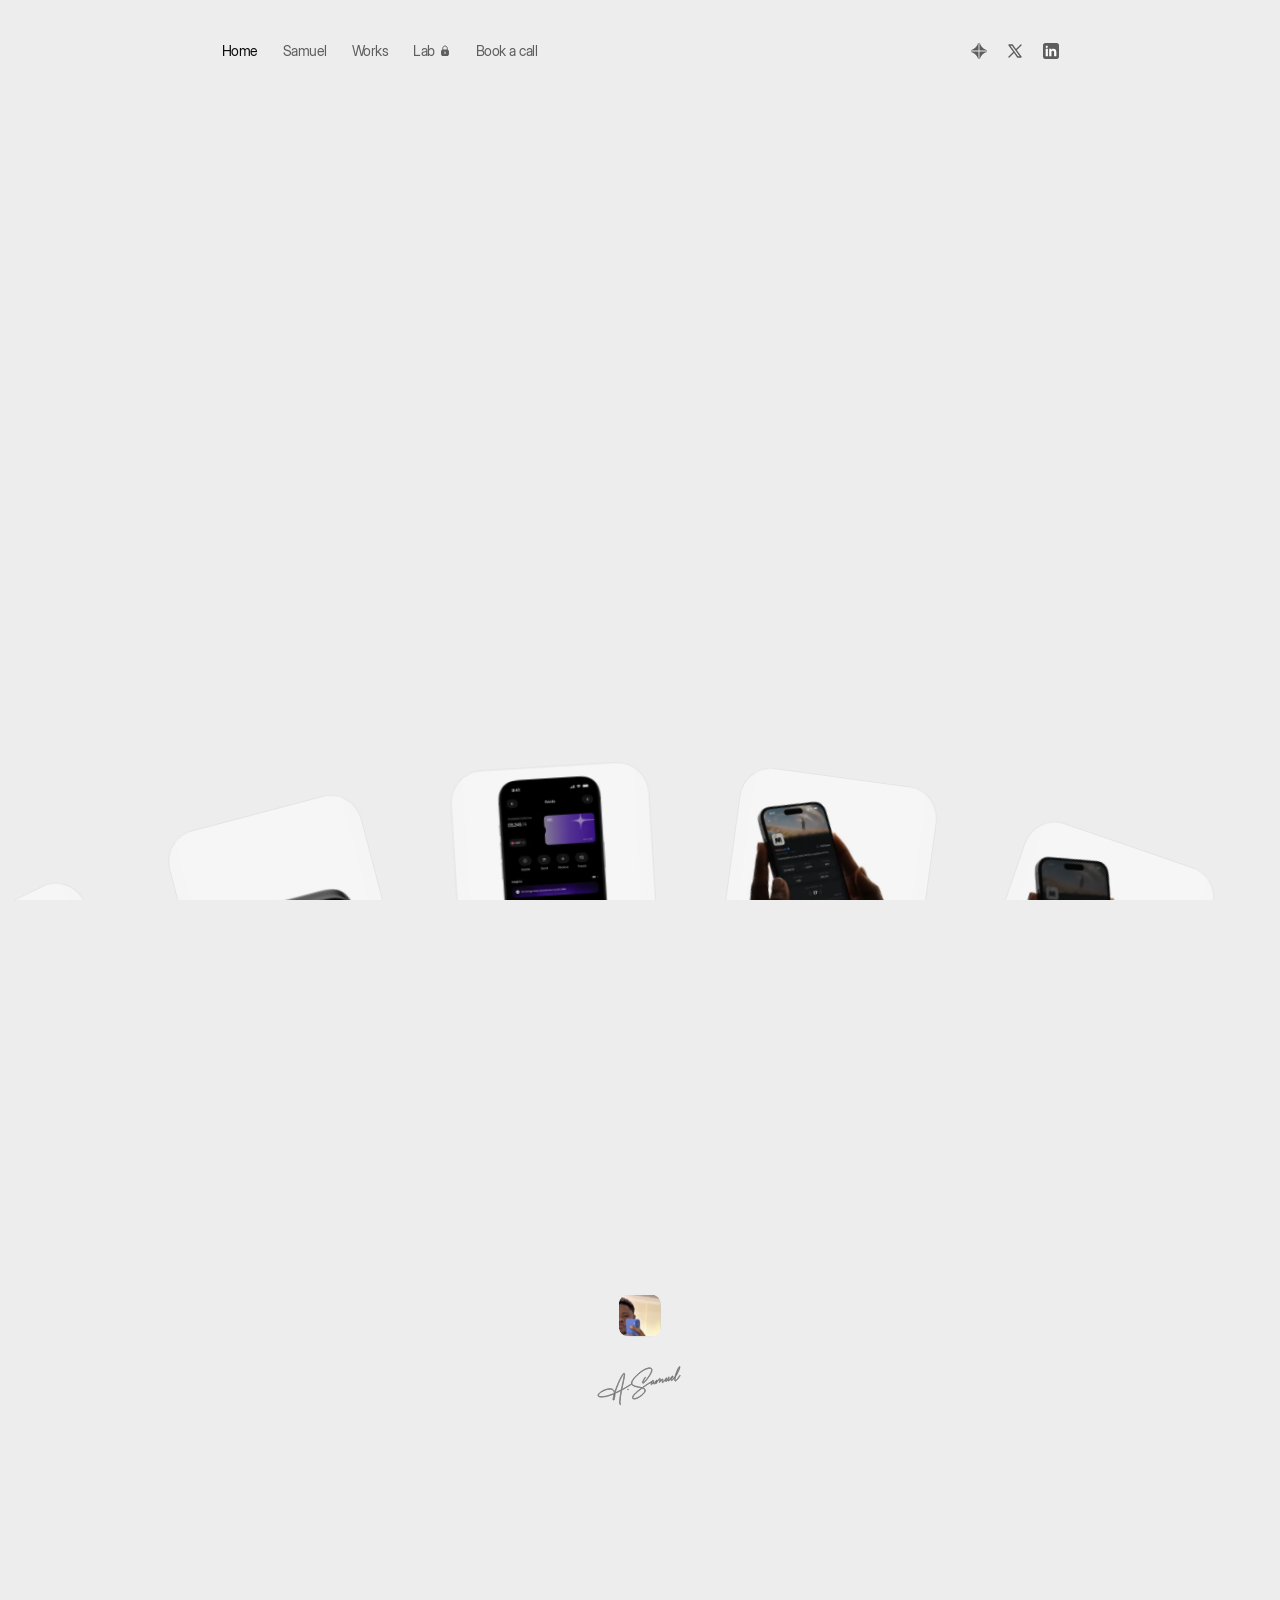
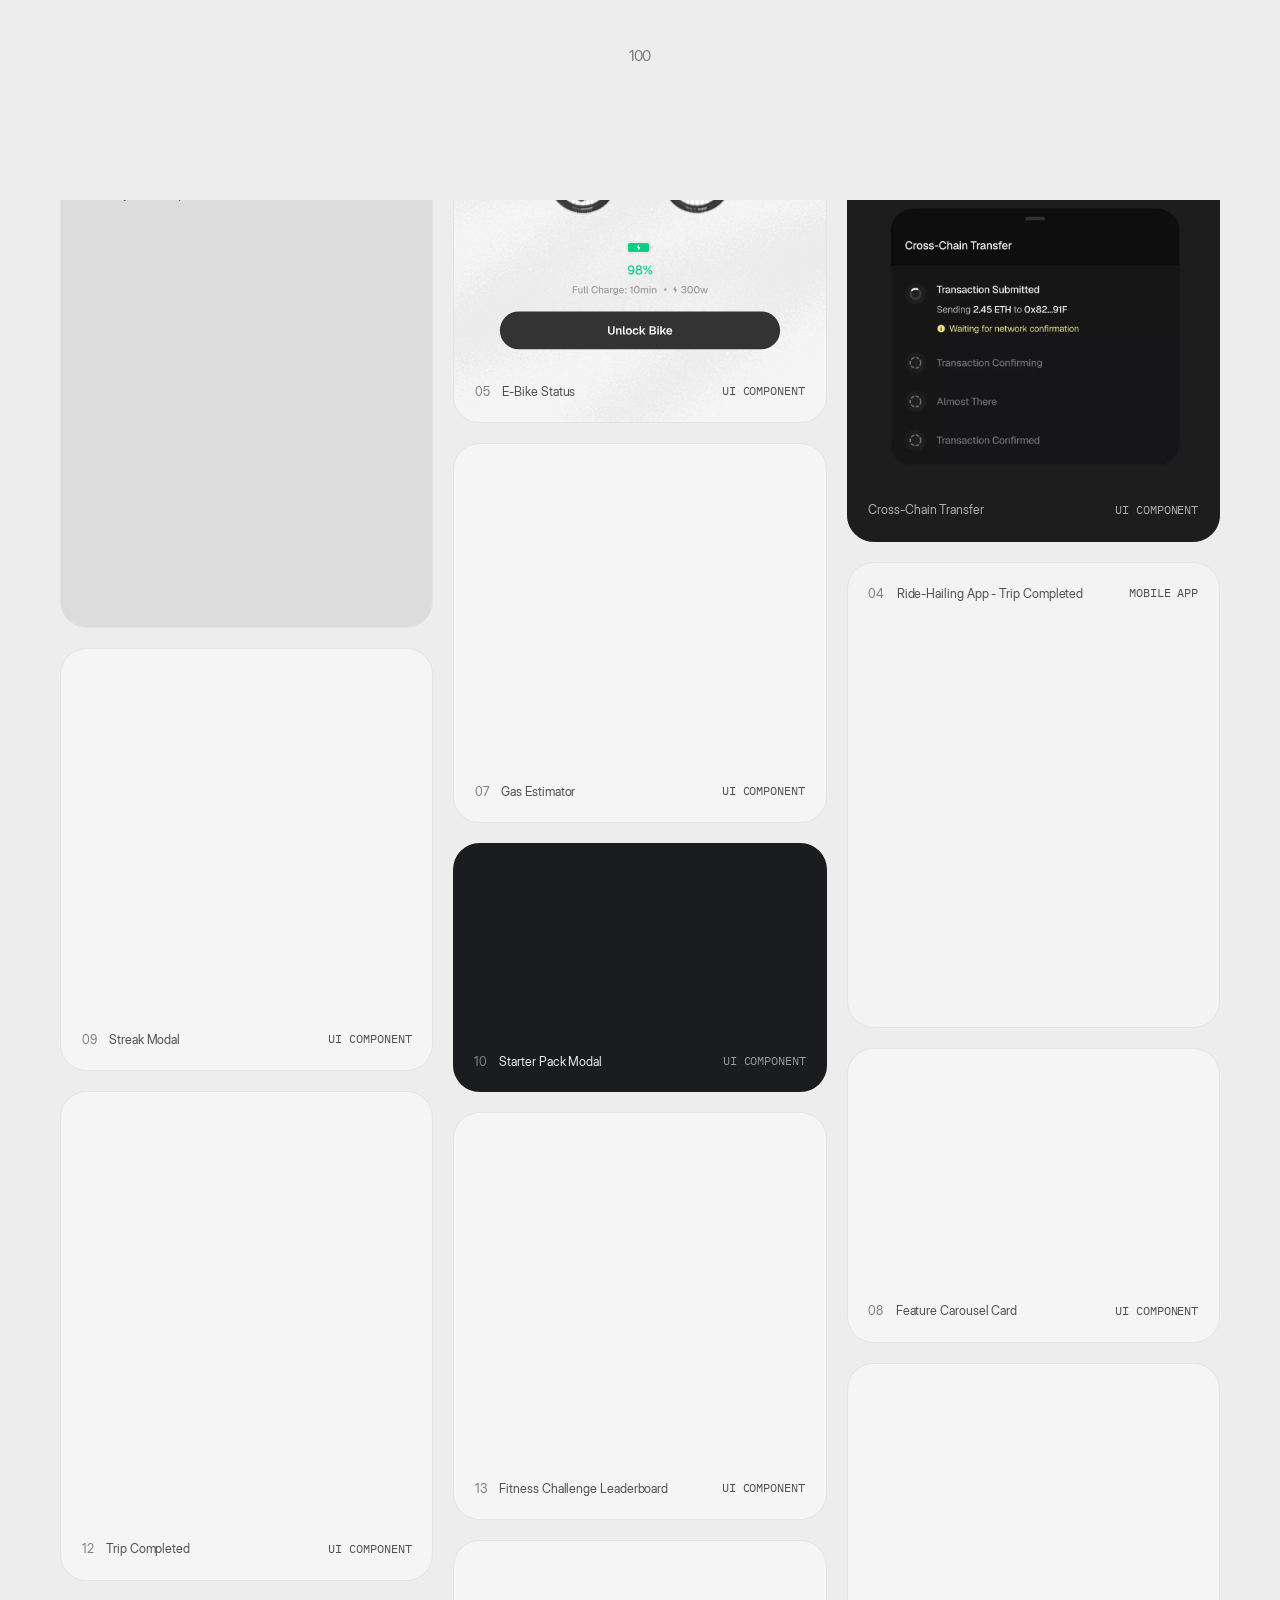
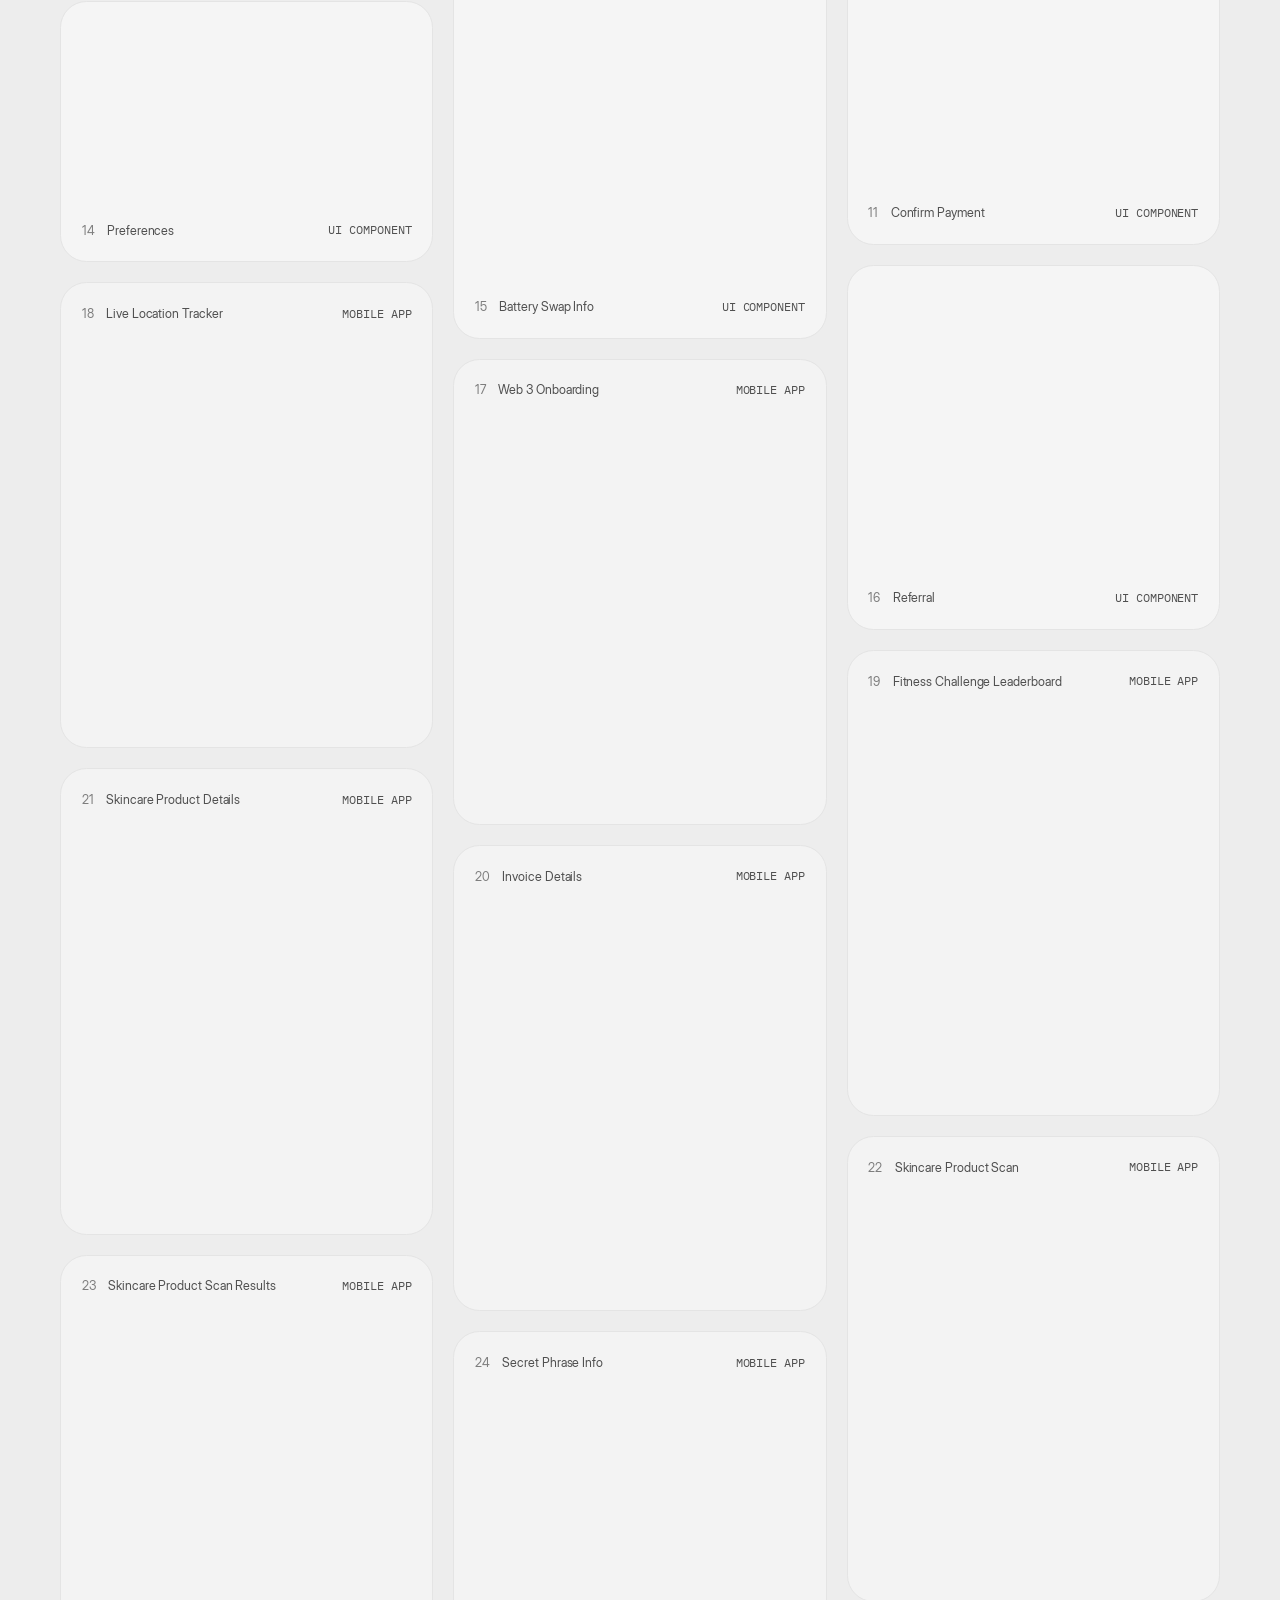
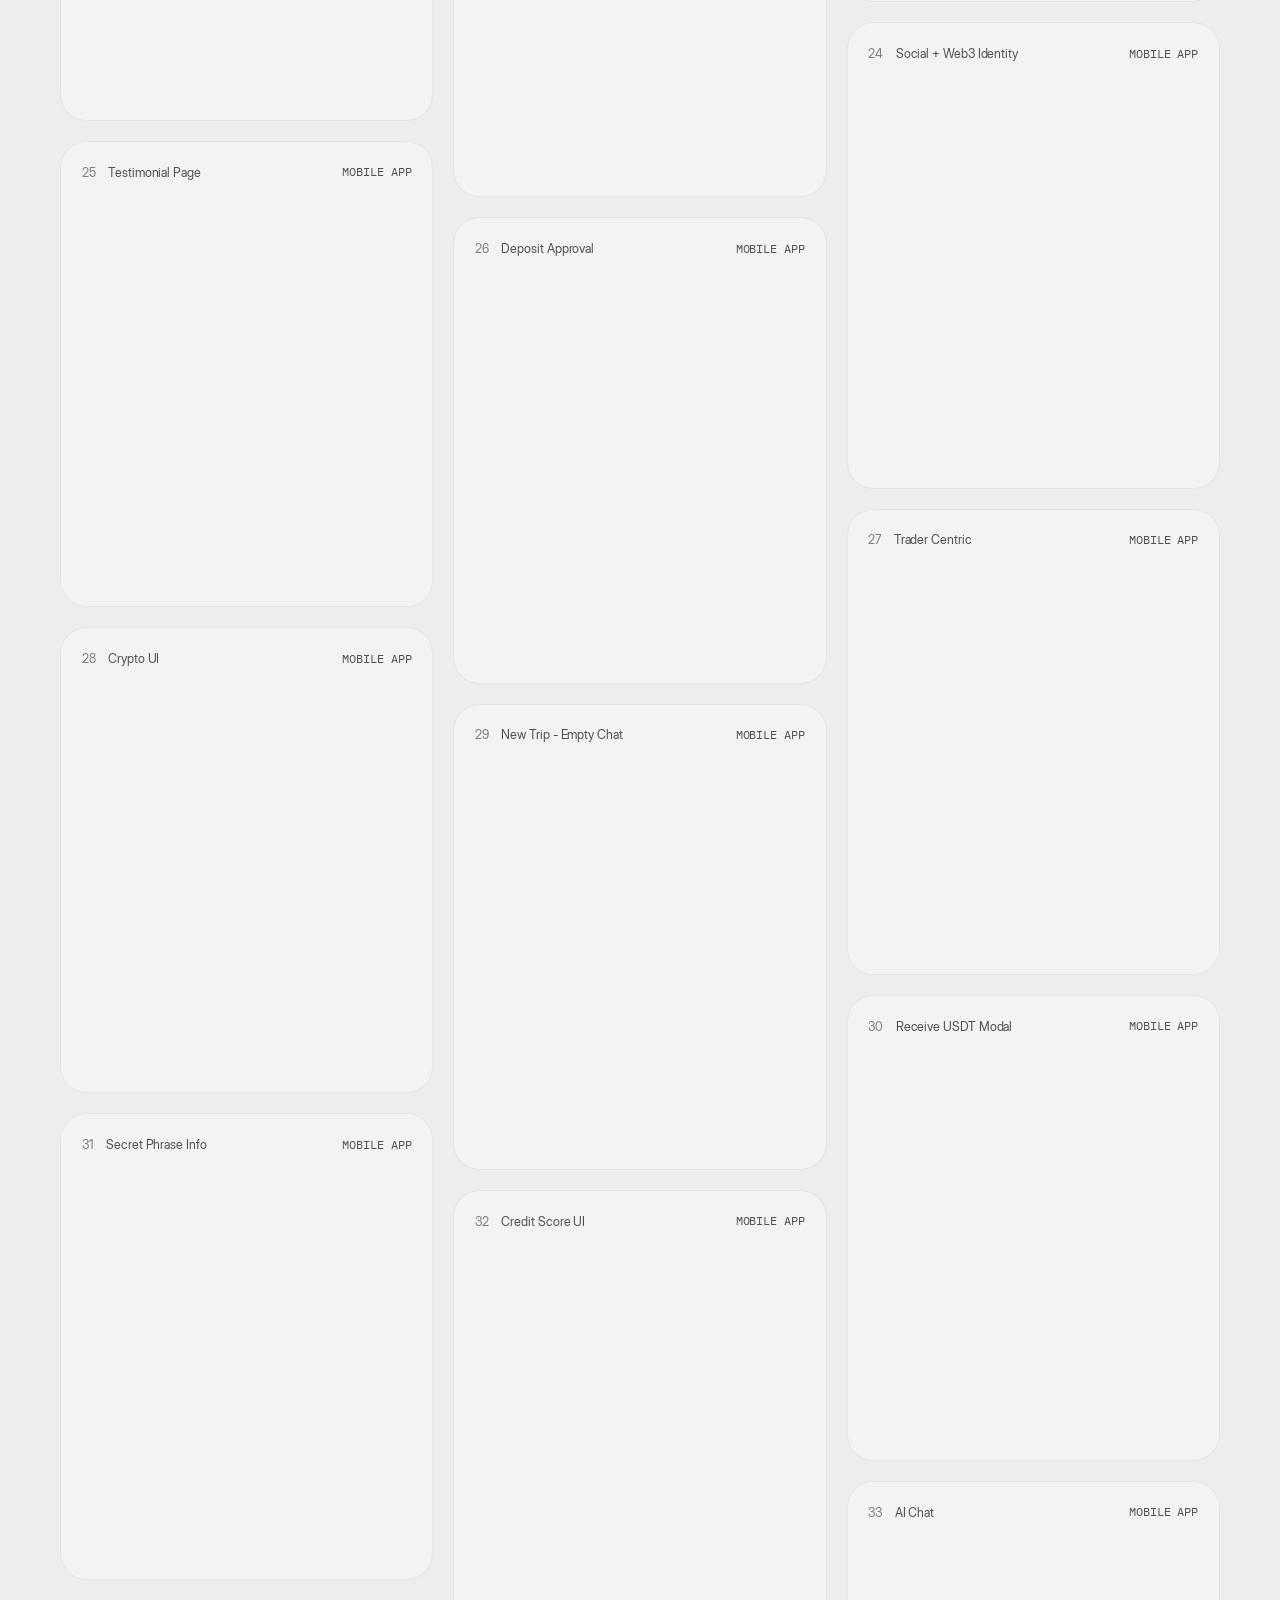
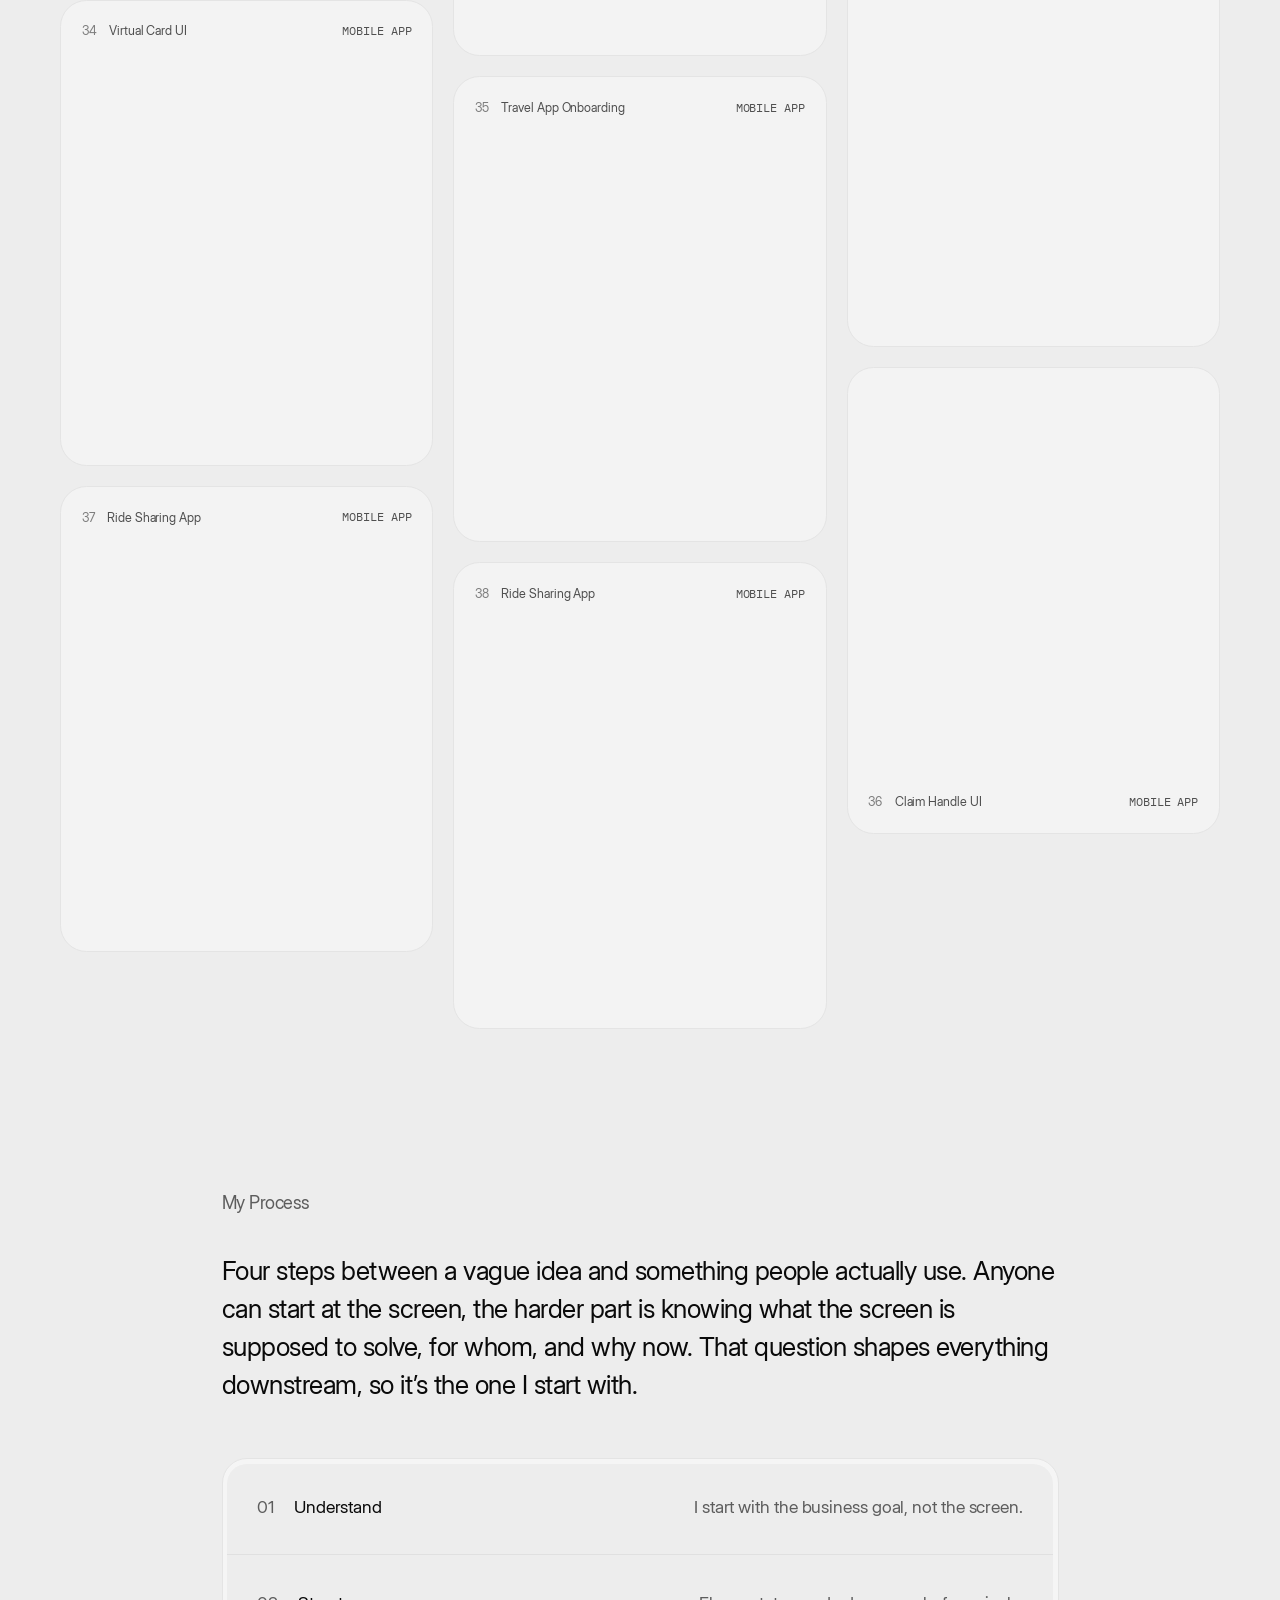
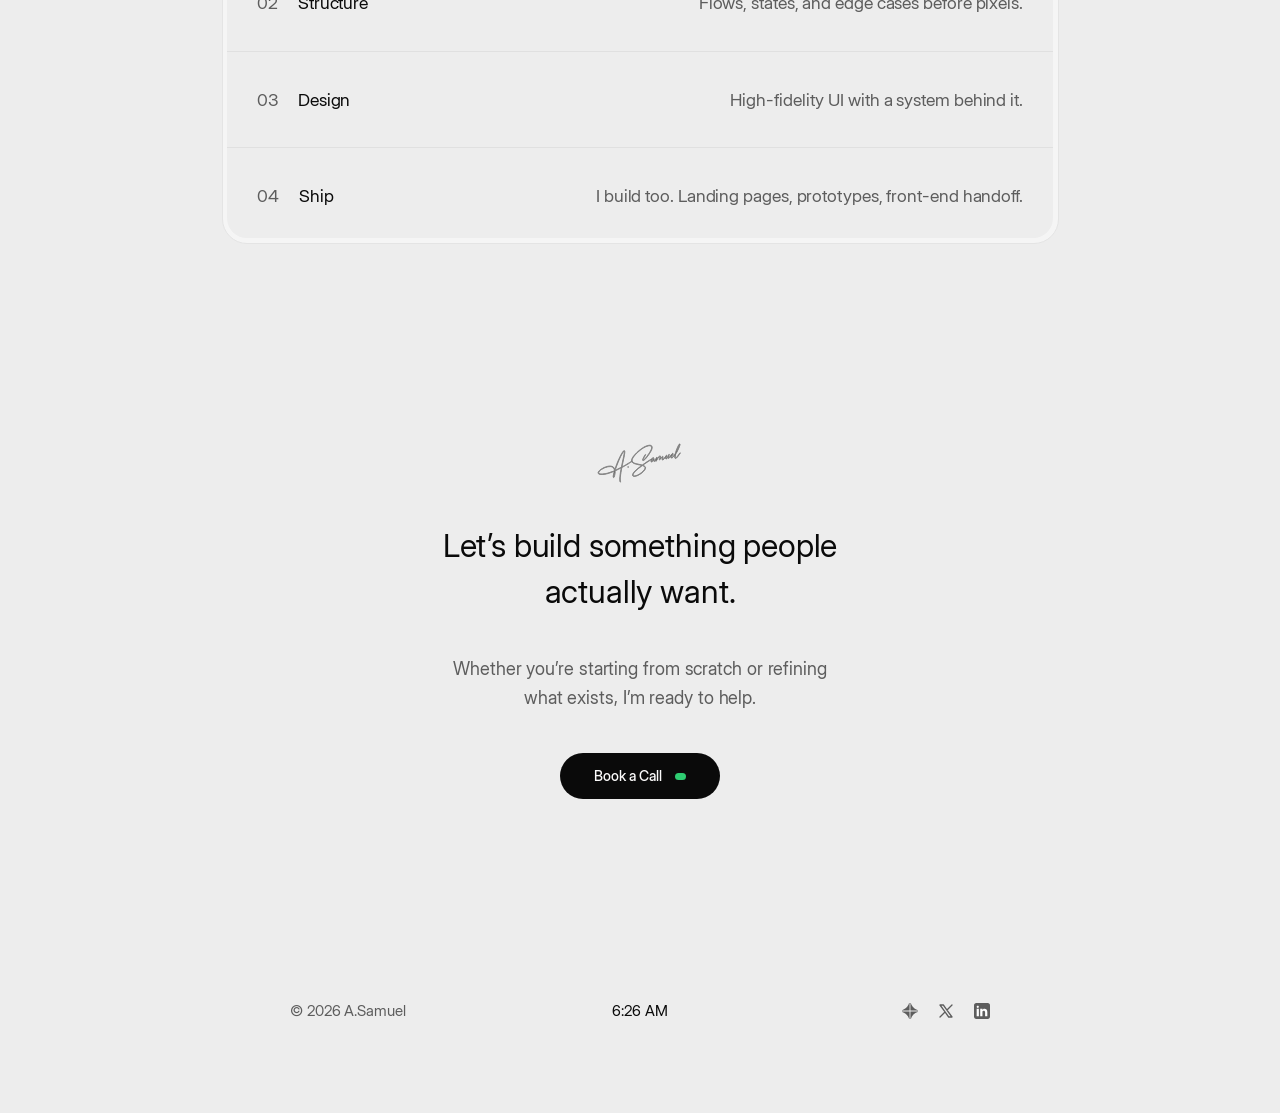
==== commit f18f44e5: "Update social media links in index.html" ====
--- a/index.html
+++ b/index.html
@@ -2037,9 +2037,9 @@
      One place to point the two nav icons. Leave a value empty and the icon
      stays inert rather than jumping to "#" — no dead link in the meantime. */
   const SOCIALS = {
-    contra:   "https://contra.com/abatilol2020_idkz4m13/work?r=abatilol2020_idkz4m13",
-    x:        "https://x.com/AbatiSamuel",
-    linkedin: "https://www.linkedin.com/in/abati-samuel/",
+
+    x:        "https://x.com/tl2li",
+    linkedin: "https://www.linkedin.com/in/tl2li/",
   };
   document.querySelectorAll(".socials a[data-social]").forEach(a => {
     const url = SOCIALS[a.dataset.social];
@@ -2209,4 +2209,4 @@
 </script>
 
 </body>
-</html>+</html>
